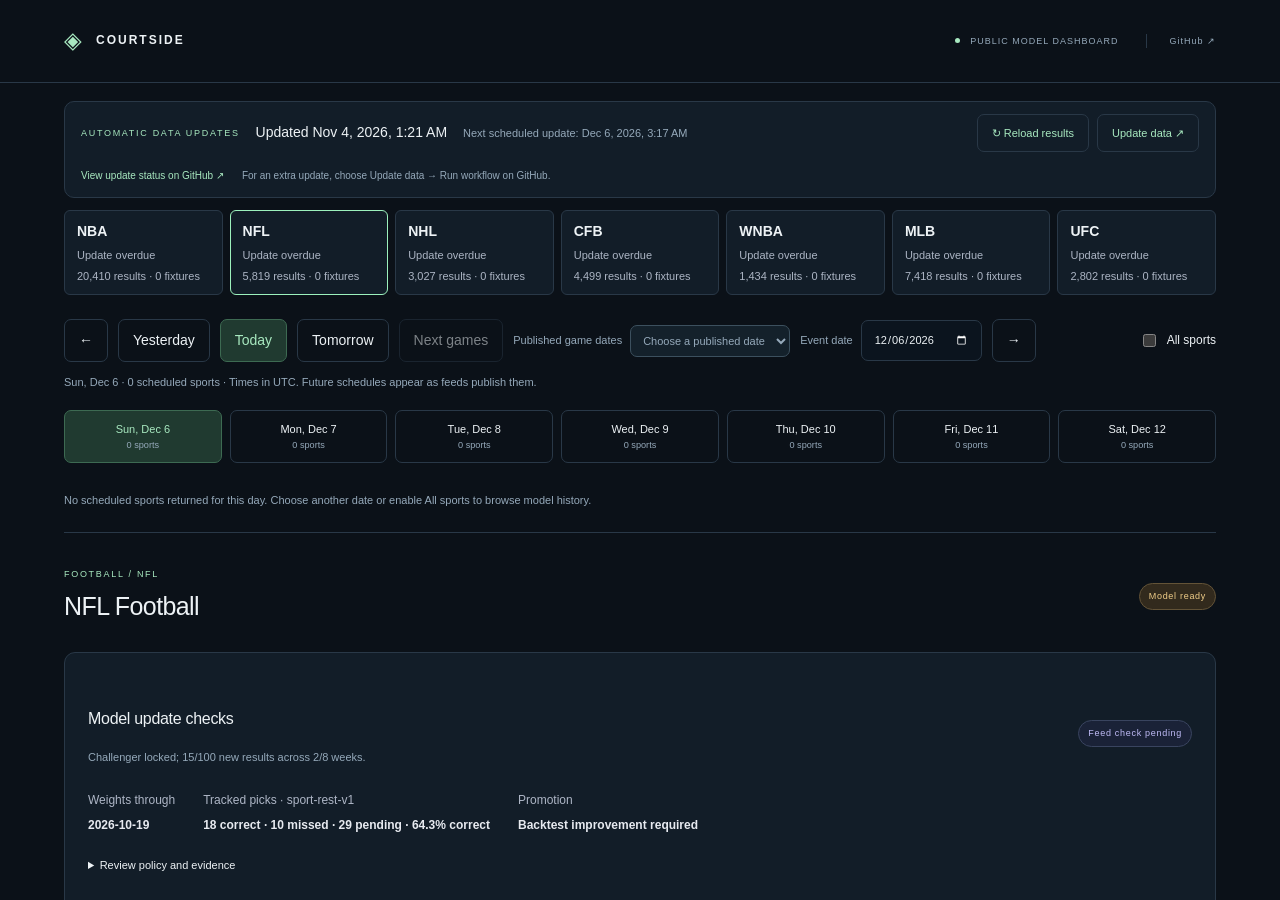
==== index.html @ f562b5ba "Rank daily player props across all games with configurable count" ====
<!doctype html>
<html lang="en"><head><meta charset="utf-8"><meta name="viewport" content="width=device-width,initial-scale=1"><meta name="description" content="Statistics-only sports forecasts, real historical data, model comparisons and transparent calibration."><meta http-equiv="Content-Security-Policy" content="default-src 'self'; script-src 'self'; style-src 'self'; connect-src 'self' https://api.github.com; img-src 'self' data:; object-src 'none'; base-uri 'self'"><link rel="icon" href="./web/icon.svg" type="image/svg+xml"><title>Courtside — Sports Prediction Lab</title><link rel="stylesheet" href="./web/style.css?v=daily-props-v2"><script defer src="./web/record.js?v=daily-props-v2"></script><script defer src="./web/prop-finder.js?v=daily-props-v2"></script><script defer src="./web/app.js?v=daily-props-v2"></script></head>
<body><header class="topbar"><a class="brand" href="./"><span class="brandmark">◈</span><strong>COURTSIDE</strong><span class="brand-sub">PREDICTION LAB</span></a><div class="top-right"><span class="live-dot"></span> PUBLIC MODEL DASHBOARD <a href="https://github.com/cbegalla111/sportsMLmodel" target="_blank" rel="noopener">GitHub ↗</a></div></header>
<main><section class="dashboard-header"><div class="update-card"><span class="small-caps">AUTOMATIC DATA UPDATES</span><strong id="updated">Loading…</strong><span id="refresh-detail">Checking schedule…</span><div class="refresh-actions"><button id="refresh" type="button" title="Reload the latest published results">↻ Reload results</button><a id="collect-data" class="action-link" href="https://github.com/cbegalla111/sportsMLmodel/actions/workflows/pages.yml" target="_blank" rel="noopener" title="Open GitHub and choose Run workflow">Update data ↗</a></div><div class="refresh-status"><a id="pipeline-status" href="https://github.com/cbegalla111/sportsMLmodel/actions/workflows/pages.yml" target="_blank" rel="noopener" aria-live="polite">Checking update status…</a><span>For an extra update, choose Update data → Run workflow on GitHub.</span></div></div></section>
<section id="feed-overview" class="feed-overview" aria-label="All sport feed status"></section>
<div id="error" class="alert" role="alert" hidden></div><div id="loading" class="loading">Loading real model outputs and historical validation…</div>
<div id="dashboard" hidden><section class="day-browser" aria-label="Choose event day"><div class="day-controls"><button id="previous-day" type="button" aria-label="Previous day">←</button><button id="yesterday" type="button">Yesterday</button><button id="today" type="button">Today</button><button id="tomorrow" type="button">Tomorrow</button><button id="next-game-day" type="button">Next games</button><label class="calendar-label">Published game dates<select id="future-dates"></select></label><label class="calendar-label">Event date<input id="date-filter" type="date"></label><button id="next-day" type="button" aria-label="Next day">→</button><label class="all-sports-label"><input id="all-sports" type="checkbox"> All sports</label></div><p id="day-summary" class="muted" aria-live="polite"></p><div id="day-options" class="day-options" aria-label="Next seven days"></div></section><nav id="sports" class="sports" aria-label="Choose sport"></nav>
<section class="league-heading"><div><p id="sport-kicker" class="eyebrow"></p><h2 id="sport-title"></h2><p id="sport-description" class="muted"></p></div><span id="readiness" class="tag"></span></section>
<div id="freshness-alert" hidden></div><section id="model-status" class="panel compact-panel"></section>
<section class="stats"><article><span class="small-caps">PUBLIC RESULTS</span><strong id="result-count">—</strong><small id="coverage">—</small></article><article><span class="small-caps">ACTIVE FORECASTS</span><strong id="forecast-count">—</strong><small>Selected day · pre-event only</small></article><article><span class="small-caps">BACKTEST ACCURACY</span><strong id="brier">—</strong><small id="test-sample">No evaluation available</small></article><article><span class="small-caps">LATEST RESULT</span><strong id="data-through">—</strong><small id="feed-note">No source connected</small></article></section>
<nav class="view-tabs" aria-label="Dashboard section"><div class="tab-group"><span class="tab-group-label">Games</span><div><button class="selected" data-view="forecasts" type="button">Forecasts</button><button data-view="history" type="button">Prediction record</button></div></div><div class="tab-group"><span class="tab-group-label">Players</span><div><button data-view="finder" type="button">Best props today</button><button data-view="perfect" type="button">100% hit rates</button><button data-view="props" type="button">Player game logs</button></div></div><div class="tab-group"><span class="tab-group-label">Research</span><div><button data-view="models" type="button">Models & accuracy</button><button data-view="data" type="button">Data & injuries</button></div></div></nav><div class="section-guide"><h3 id="view-title">Game forecasts</h3><p id="view-description" class="muted"></p></div>
<section id="view-forecasts" class="view"><div class="section-heading"><div><p class="eyebrow">MATCHUPS</p><h3 id="forecast-title">Predictions for selected day</h3><p class="muted">Search a team or fighter, then choose a matchup to see its probabilities and model inputs.</p></div><label class="date-filter">Team or fighter<input id="team-filter" type="search" placeholder="Search matchups"></label></div>
<section id="record-overview" class="panel compact-panel" aria-label="Recent prediction results"></section><section id="why-content" class="panel limits-panel" aria-label="Why this team is favored"></section><div class="forecast-grid"><div><div id="matchups" class="matchup-list"></div><details id="withheld-details"><summary id="withheld-summary"></summary><div id="withheld-list"></div></details></div><aside id="matchup-detail" class="panel matchup-detail"></aside></div>
<section id="day-history" class="panel limits-panel" hidden></section><section id="schedule-content" class="panel limits-panel"></section><details class="panel limits-panel"><summary>How to read these predictions</summary><p id="outcome-rules"></p><div class="missing-inputs"><span>Injuries <b>See matchup report</b></span><span>Starters / lineups <b>Unconfirmed</b></span><span>Market features <b>Excluded</b></span></div><p class="muted">These are limited result-history baselines. No props, parlays, guaranteed outcomes, or game-specific confidence intervals are fabricated.</p></details></section>
<section id="view-history" class="view" hidden><div id="history-content" class="panel"></div></section>
<section id="view-finder" class="view" hidden><div class="panel"><h3>Best props for the day · all games</h3><p class="muted">Choose how many props you want. We rank qualifying players across every upcoming game on the selected day; no team selection is needed.</p><div class="prop-controls"><label>Sport<select id="finder-sport"><option value="all">All sports</option><option>NBA</option><option>NFL</option><option>MLB</option><option>NHL</option><option>WNBA</option></select></label><label>Games on selected date<select id="finder-game"></select></label><label>Number of props<input id="finder-count" type="number" min="1" step="1" value="10"></label><button id="finder-all" type="button">Show all available</button><label>Minimum consistency estimate<select id="finder-min"><option value="0.6">60%</option><option value="0.65">65%</option><option value="0.7" selected>70%</option><option value="0.75">75%</option><option value="0.8">80%</option><option value="0.85">85%</option><option value="0.9">90%</option></select></label><label>Minimum observations<select id="finder-sample"><option value="5" selected>5 · limited evidence</option><option value="10">10</option><option value="15">15</option><option value="20">20</option></select></label><label>Side<select id="finder-side"><option value="over">Over</option><option value="under">Under</option><option value="both">Both</option></select></label><label>Statistic<select id="finder-market"><option value="all">All statistics</option></select></label><label class="all-sports-label"><input id="finder-perfect" type="checkbox"> Only 100% observed hit rates</label><button id="finder-run" type="button">Find best props</button></div><p id="finder-summary" aria-live="polite"></p><div id="finder-results"></div></div><details class="panel limits-panel"><summary>How these suggestions are ranked</summary><p>The consistency estimate is (hits + 2) / (observations + 4), using up to 20 collected appearances. This shrinks small samples toward 50%. The last five must also meet the selected minimum. Ranking uses the lower bound of a Wilson interval to favor stronger evidence. One threshold per player/statistic is shown, with the most demanding qualifying over or under line.</p><p>These are unvalidated historical consistency estimates, not calibrated next-game win probabilities. Suggested thresholds are a fixed research catalog, not verified bookmaker offers. Checking many players and lines creates selection bias. Reported absences and uncertain injury statuses are excluded when fresh reports are available. Opponent effects, minutes, starters and current rosters remain unconfirmed; the player's last observed team is used. Missing appearances can inflate hit rates. Recent logs must be within 30 days and precede the selected upcoming game. A streak is consecutive collected observations, not a certified streak across all appearances.</p><p>Confirm that the player is active and the exact line is offered. Same-player and same-game legs can be correlated; adding more suggestions does not make a parlay more likely to win. The finder will show fewer results when the evidence does not support your requested count.</p></details><section class="panel limits-panel"><h3>Your shortlist</h3><div id="finder-shortlist"></div></section></section>
<section id="view-perfect" class="view" hidden><div class="panel"><h3>100% observed prop hit rates · all teams</h3><p class="muted">Scan every collected player across teams. No team or matchup selection required; the event date above does not limit this historical scan. Each result hit in every one of the selected last 5, 10 or 20 collected appearances.</p><div class="prop-controls"><label>Sport<select id="perfect-sport"><option value="all">All sports</option><option>NBA</option><option>NFL</option><option>MLB</option><option>NHL</option><option>WNBA</option></select></label><label>Sample window<select id="perfect-sample"><option value="5">Last 5 · small sample</option><option value="10" selected>Last 10</option><option value="20">Last 20</option></select></label><label>Side<select id="perfect-side"><option value="both">Over and under</option><option value="over">Over</option><option value="under">Under</option></select></label><label>Statistic<select id="perfect-market"><option value="all">All statistics</option></select></label><label>Player search<input id="perfect-search" type="search" placeholder="Search player name"></label></div><p id="perfect-summary" aria-live="polite"></p><p class="muted">100% describes collected history, not a guaranteed future result. Missing appearances may affect rates. Lines are research thresholds, not verified sportsbook offers. Availability is shown separately and does not certify a player will participate.</p><div id="perfect-results"></div><button id="perfect-more" type="button" hidden>Show 50 more</button></div></section><section id="view-props" class="view" hidden><div class="panel"><h3>Player prop research</h3><p class="muted">Explore actual game logs at a line you enter. Hit rates describe the past; they are not a forecast or a live bookmaker quote.</p><div class="prop-controls"><label>Sport<select id="prop-sport"><option>NBA</option><option>MLB</option><option>NFL</option><option>NHL</option><option>WNBA</option></select></label><label>Player search<input id="prop-search" type="search" placeholder="Search player or team"></label><label>Player<select id="prop-player"></select></label><label>Statistic<select id="prop-market"></select></label><label>Line<input id="prop-line" type="number" min="0" step="0.5" placeholder="Enter offered line"></label><label>Side<select id="prop-side"><option value="over">Over</option><option value="under">Under</option></select></label><button id="prop-add" type="button">Save to shortlist</button></div><div id="prop-results" aria-live="polite"></div></div><section class="panel limits-panel"><h3>Parlay research shortlist</h3><p class="muted">Saved on this browser. Same-game and same-player legs can be correlated. Multiplying historical hit rates does not estimate a parlay’s chance of winning. Confirm the offered line, price, active roster and settlement rules.</p><div id="prop-shortlist"></div></section><section class="panel limits-panel"><h3>Research methods & sources</h3><p>Use rolling game logs, sample sizes, role and playing-time context, and chronological testing. Streaks alone do not demonstrate a betting edge. Missing appearances are excluded, not scored as losses or zeros. Integer-line ties are shown as pushes, although platform settlement rules vary.</p><p><a href="https://github.com/swar/nba_api" target="_blank" rel="noopener">nba_api: NBA statistics endpoints ↗</a> · <a href="https://the-odds-api.com/sports-odds-data/betting-markets.html" target="_blank" rel="noopener">The Odds API: player market definitions ↗</a> · <a href="https://www.statsmodels.org/stable/generated/statsmodels.stats.proportion.proportion_confint.html" target="_blank" rel="noopener">Binomial interval methods ↗</a></p></section></section>
<section id="view-models" class="view" hidden><div id="model-content"></div></section>
<section id="view-data" class="view" hidden><div id="data-content"></div></section>
<footer><div><span class="brandmark">◈</span> COURTSIDE <span>Evidence over certainty.</span></div><p>Public, read-only model outputs. Private uploads and personal prediction history are never exported.</p><a href="https://github.com/cbegalla111/sportsMLmodel/blob/main/docs/PAGES.md" target="_blank" rel="noopener">Methods & hourly updates ↗</a></footer></div></main></body></html>
---- web/style.css ----
:root{color-scheme:dark;--bg:#0b1118;--panel:#121d28;--line:#293847;--text:#edf2f5;--muted:#95a9ba;--green:#a8e9c0;--lavender:#c0bcf7;--amber:#f1ce89}*{box-sizing:border-box}body{margin:0;background:var(--bg);color:var(--text);font:14px/1.65 -apple-system,BlinkMacSystemFont,"Segoe UI",sans-serif}a{color:inherit;text-decoration:none}a:hover{color:var(--green)}button,input,select{font:inherit}button{cursor:pointer;border:1px solid var(--line);background:transparent;color:var(--text);border-radius:7px;padding:9px 14px}button:hover{border-color:var(--green)}button:disabled{cursor:wait;opacity:.5}input,select{background:#0b141e;color:var(--text);border:1px solid var(--line);padding:9px 12px;border-radius:7px;max-width:100%}button:focus-visible,a:focus-visible,input:focus-visible,summary:focus-visible{outline:2px solid var(--green);outline-offset:4px}.topbar{display:flex;align-items:center;justify-content:space-between;gap:20px;border-bottom:1px solid var(--line);padding:22px 5%}.brand{display:flex;align-items:center;gap:12px;letter-spacing:2px;font-size:12px}.brandmark{color:var(--green);font-size:23px}.brand-sub{font-size:9px;color:var(--muted);letter-spacing:1px}.top-right{display:flex;align-items:center;gap:10px;color:var(--muted);font-size:9px;letter-spacing:1px}.top-right a{margin-left:18px;border-left:1px solid var(--line);padding-left:22px}.live-dot{display:inline-block;width:5px;height:5px;background:var(--green);border-radius:50%}main{max-width:1440px;padding:0 5%;margin:auto}.hero{padding:50px 0 42px;display:flex;justify-content:space-between;align-items:center;gap:25px}.eyebrow,.small-caps{font-size:9px;letter-spacing:1.7px;color:var(--green);text-transform:uppercase}h1{font-size:clamp(34px,4.6vw,59px);line-height:1.12;font-weight:500;letter-spacing:-2.3px;margin:20px 0}h1 span{color:var(--muted)}.intro{color:var(--muted);font-size:13px;line-height:1.9}.update-card{border:1px solid var(--line);padding:22px 24px;border-radius:10px;display:flex;flex-direction:column;align-items:flex-start;gap:7px;min-width:260px;background:linear-gradient(135deg,#15232c,#111a24)}.update-card strong{font-size:14px;font-weight:500}.update-card>span:not(.small-caps){font-size:11px;color:var(--muted)}.update-card button{font-size:11px;margin-top:9px;color:var(--green)}.sports{display:flex;gap:8px;flex-wrap:wrap;border-bottom:1px solid var(--line);padding-bottom:22px}.sports button{min-width:78px;color:var(--muted);display:flex;align-items:center;justify-content:center;gap:8px;font-size:12px;padding:10px 15px}.sports button.selected{background:#203a30;color:var(--green);border-color:#3d6a52}.sport-dot{height:4px;width:4px;border-radius:50%;background:#586977}.sport-dot.ready{background:var(--green)}.league-heading{display:flex;align-items:center;justify-content:space-between;gap:20px;margin:29px 0 20px}.league-heading h2{font-weight:500;font-size:25px;letter-spacing:-.6px;margin:4px 0}.league-heading p{margin:5px 0}.tag{font-size:9px;letter-spacing:.7px;display:inline-block;border:1px solid #3e6152;background:#192e26;color:var(--green);padding:5px 9px;border-radius:20px;white-space:nowrap}.tag.subdued{background:#1a2237;border-color:#39445f;color:var(--lavender)}.tag.warn{background:#322a1d;color:var(--amber);border-color:#635337}.status-banner{padding:11px 15px;border:1px solid #3c4555;border-left:2px solid var(--lavender);border-radius:5px;font-size:11px;color:#b9c7d4;background:#111b25}.status-banner.warn{border-left-color:var(--amber);color:var(--amber)}.stats{display:grid;grid-template-columns:repeat(4,1fr);gap:14px;margin:21px 0 30px}.stats article{border:1px solid var(--line);border-radius:9px;padding:19px 20px;background:var(--panel);min-width:0}.stats .small-caps{color:var(--muted);font-size:8px}.stats strong{display:block;font-size:29px;letter-spacing:-.7px;font-weight:500;margin:8px 0}.stats small{font-size:10px;color:var(--muted);display:block}.view-tabs{display:flex;gap:25px;border-bottom:1px solid var(--line);margin:0 0 28px}.view-tabs button{border:0;border-bottom:2px solid transparent;border-radius:0;padding:12px 0 15px;font-size:10px;color:var(--muted)}.view-tabs button span{margin-left:9px;font-size:12px}.view-tabs button.selected{color:var(--green);border-bottom-color:var(--green)}.section-heading{display:flex;justify-content:space-between;align-items:center;gap:25px;margin:20px 0}.section-heading h3{font-size:21px;font-weight:500;letter-spacing:-.4px;margin:7px 0}.section-heading p{margin:5px 0}.muted{color:var(--muted);font-size:11px}.date-filter{font-size:10px;color:var(--muted);min-width:172px}.date-filter input{display:block;font-size:11px;margin-top:5px;width:100%}.text-button{font-size:10px;color:var(--green);border:0;padding:5px 0}.forecast-grid{display:grid;grid-template-columns:minmax(0,1.12fr) minmax(0,1fr);gap:20px;align-items:start}.matchup-list{display:grid;gap:10px}.matchup-card{display:block;text-align:left;border:1px solid var(--line);padding:17px 18px;border-radius:10px;background:var(--panel);width:100%}.matchup-card.selected{border-color:#659174;background:#162820}.matchup-meta{display:flex;justify-content:space-between;color:var(--muted);font-size:9px;letter-spacing:.5px;margin-bottom:12px}.matchup-teams{display:flex;justify-content:space-between;gap:15px;align-items:center}.team-name{font-size:13px;font-weight:500}.team-name small{display:block;font-size:9px;color:var(--muted);font-weight:400;margin-top:2px}.matchup-prob{font-size:24px;letter-spacing:-.8px;color:var(--green);font-weight:500}.runner-up{display:flex;justify-content:space-between;color:var(--muted);font-size:11px;margin-top:5px}.prob-track{height:4px;border-radius:2px;background:var(--lavender);margin:13px 0 10px;overflow:hidden}.prob-track span{height:100%;display:block;background:var(--green)}.card-foot{font-size:9px;color:var(--muted);display:flex;justify-content:space-between}.panel{background:var(--panel);border:1px solid var(--line);padding:23px;border-radius:11px;min-width:0}.panel h3{font-size:19px;font-weight:500;margin:10px 0 16px;letter-spacing:-.3px}.panel h4{font-size:13px;font-weight:500;margin:24px 0 12px}.matchup-detail{position:sticky;top:20px}.detail-title{display:flex;justify-content:space-between;gap:15px;margin:15px 0;font-size:15px}.detail-probs{display:flex;justify-content:space-between;gap:12px}.detail-probs strong{font-size:34px;font-weight:500;letter-spacing:-1px;color:var(--green)}.detail-probs>div:last-child strong{color:var(--lavender)}.detail-probs span{display:block;color:var(--muted);font-size:10px}.factor{margin:13px 0}.factor-line{display:flex;justify-content:space-between;font-size:10px;color:var(--muted);gap:15px}.factor-line b{color:var(--text);font-weight:400}.factor-track{height:4px;background:#24323f;margin-top:6px;border-radius:3px;overflow:hidden}.factor-track span{display:block;height:100%;background:var(--green);max-width:100%}.factor-track.negative span{background:var(--lavender)}.metric-grid{display:grid;grid-template-columns:repeat(3,1fr);gap:11px;margin:20px 0}.metric{border:1px solid var(--line);border-radius:7px;padding:14px}.metric span{font-size:9px;color:var(--muted);display:block}.metric strong{display:block;font-size:21px;font-weight:500;margin-top:5px}.two-cols{display:grid;grid-template-columns:1fr 1fr;gap:20px;margin-bottom:20px}.limits-panel{margin:24px 0}.limits-panel>p{font-size:11px;color:var(--muted)}.missing-inputs{display:flex;flex-wrap:wrap;gap:30px;font-size:10px;color:var(--muted);margin:20px 0}.missing-inputs b{display:block;font-size:10px;font-weight:400;color:var(--amber);margin-top:3px}.missing-inputs>span:last-child b{color:var(--green)}details{margin:20px 0;color:var(--muted);font-size:11px}summary{cursor:pointer;color:var(--text);font-size:11px}table{width:100%;border-collapse:collapse;font-size:10px}th,td{text-align:left;padding:12px 11px;border-bottom:1px solid var(--line);vertical-align:top}th{font-size:9px;font-weight:400;color:var(--muted);white-space:nowrap}td{overflow-wrap:anywhere}.table-scroll{overflow-x:auto;max-width:100%}.table-scroll table{min-width:400px}.value-good{color:var(--green)}.empty{border:1px dashed #3e4d5b;border-radius:10px;padding:30px;color:var(--muted);font-size:12px;text-align:center}.empty strong{font-size:18px;color:var(--text);display:block;font-weight:500;margin-bottom:10px}.empty p{max-width:500px;margin:10px auto}.empty .tag{margin-bottom:15px}.empty a{color:var(--green)}.calibration svg{width:100%;height:auto;max-height:280px}.calibration text{fill:var(--muted);font:10px system-ui}.calibration .axis,.calibration .grid{stroke:var(--line);stroke-width:1}.calibration .reference{stroke:#6d7d8c;stroke-dasharray:4 4}.calibration circle{fill:var(--green)}.calibration polyline{stroke:var(--green);stroke-width:2;fill:none}.feature-chips{display:flex;flex-wrap:wrap;gap:7px;margin:15px 0}.feature-chips span{font-size:10px;background:#1d2a36;border:1px solid var(--line);padding:5px 9px;border-radius:5px;color:#c6d3de}.source-list{padding:0;list-style:none;font-size:11px;color:var(--muted)}.source-list li{padding:10px 0;border-bottom:1px solid var(--line)}.source-list a{color:var(--green);overflow-wrap:anywhere}.audit-line{margin:12px 0;font-size:10px;color:var(--muted);overflow-wrap:anywhere}.audit-line strong{font-weight:400;color:var(--text);display:block}footer{display:flex;align-items:center;justify-content:space-between;gap:20px;border-top:1px solid var(--line);margin:40px 0 0;padding:22px 0 30px;color:var(--muted);font-size:9px}footer>div{color:var(--text);font-size:10px;letter-spacing:1px}footer>div span:last-child{display:block;font-size:9px;color:var(--muted);letter-spacing:0}footer p{max-width:350px}footer a{white-space:nowrap}.alert{padding:20px;border:1px solid #8f5860;color:#f9c2c6;border-radius:9px;margin:20px 0;background:#301c23}.loading{padding:35px 0;color:var(--muted)}[hidden]{display:none!important}.two-cols>*,.forecast-grid>*,.view,.hero>*{min-width:0}p,.audit-line{overflow-wrap:anywhere}@media(min-width:1600px){.hero{padding-top:65px}}@media(max-width:900px){.stats{grid-template-columns:repeat(2,1fr)}.forecast-grid{grid-template-columns:1fr}.matchup-detail{position:static}.two-cols{grid-template-columns:1fr}.brand-sub{display:none}.hero{align-items:flex-start}.update-card{min-width:220px;padding:18px}.top-right{font-size:8px}.top-right a{margin-left:7px;padding-left:10px}.metric-grid{grid-template-columns:repeat(3,1fr)}footer{flex-wrap:wrap}}@media(max-width:600px){main{padding:0 5%}.topbar{padding:15px 5%;gap:12px}.top-right{letter-spacing:0;gap:6px}.top-right a{display:none}.brand{font-size:10px;gap:8px}.hero{display:block;padding:30px 0}.hero h1{font-size:39px}.update-card{margin-top:24px;width:100%;gap:5px}.update-card button{align-self:flex-end;margin-top:-34px}.update-card strong{max-width:66%;font-size:12px}.update-card>span:not(.small-caps){font-size:9px}.sports{gap:6px}.sports button{min-width:64px;flex:1;padding:8px 9px;font-size:11px}.league-heading{display:block}.league-heading>.tag{margin-top:12px}.stats{gap:9px;margin-bottom:20px}.stats article{padding:14px}.stats strong{font-size:24px}.stats .small-caps{font-size:7px;letter-spacing:1px}.stats small{font-size:9px}.view-tabs{gap:23px}.view-tabs button span{font-size:11px;margin-left:4px}.section-heading{display:block}.date-filter{display:block;margin-top:20px;width:100%;max-width:230px}.section-heading h3{font-size:20px}.panel{padding:18px}.metric-grid{grid-template-columns:repeat(2,1fr)}.detail-probs strong{font-size:30px}footer p{margin:0}.missing-inputs{gap:18px}}
.matchup-list{max-height:800px;overflow-y:auto;padding-right:5px;scrollbar-width:thin;scrollbar-color:#3b5c4b transparent}@media(max-width:600px){.matchup-list{max-height:650px}}

.dashboard-header{display:flex;align-items:center;justify-content:space-between;gap:24px;padding:28px 0}.dashboard-header h1{font-size:26px;line-height:1.2;margin:0 0 8px}.dashboard-header p{margin:0}.dashboard-header .update-card{padding:16px;min-width:270px}.dashboard-header .update-card strong{font-size:14px}.feed-overview{display:grid;grid-template-columns:repeat(7,minmax(0,1fr));gap:8px;margin:0 0 16px}.feed-tile{display:flex;flex-direction:column;gap:8px;text-align:left;padding:12px;border:1px solid var(--line,#303541);border-radius:10px;background:var(--panel,#141923);color:inherit;cursor:pointer}.feed-tile.selected{border-color:#9cf1bd}.feed-tile small,.feed-state{font-size:11px;color:#acb5c4}.feed-state.ready{color:#9cf1bd}.compact-panel{margin-bottom:20px}.compact-panel h3{font-size:16px}.lifecycle-stats{display:flex;flex-wrap:wrap;gap:12px 28px;margin:12px 0}.lifecycle-stats span{font-size:12px;color:#aeb6c6}.lifecycle-stats b{display:block;color:#e7eaf0;margin-top:5px}.date-filter input[type=search]{min-width:170px}.league-heading h2{font-size:25px}.league-heading .muted{display:none}.empty{padding:24px}.empty strong{font-size:17px}.brand-sub{display:none}@media(max-width:700px){.dashboard-header{align-items:stretch;flex-direction:column;gap:16px}.dashboard-header .update-card{min-width:0}.feed-overview{grid-template-columns:repeat(2,minmax(0,1fr))}.feed-tile:last-child{grid-column:span 2}.section-heading{flex-wrap:wrap}.date-filter{width:100%}}

.dashboard-header{justify-content:flex-end}

.day-browser{margin:0 0 20px}.day-controls{display:flex;align-items:center;gap:10px;flex-wrap:wrap}.calendar-label{display:flex;align-items:center;gap:8px;font-size:11px;color:var(--muted)}.all-sports-label{display:flex;align-items:center;gap:8px;font-size:12px;margin-left:auto}.day-options{display:flex;gap:8px;overflow-x:auto;padding:8px 0}.day-options button{flex:1;min-width:105px;font-size:11px}.day-options small{display:block;color:var(--muted)}.day-browser button.selected{background:#203a30;color:var(--green);border-color:#3d6a52}.sports small{font-size:9px}.sports p{margin:0}@media(max-width:600px){.day-controls{gap:7px}.day-controls button{padding:8px 10px}.calendar-label{order:2;width:100%}.calendar-label input{flex:1;min-width:0}.all-sports-label{font-size:11px}.day-options button{flex:none}.sports button{flex:none}}

.dashboard-header{padding:18px 0 12px}.dashboard-header .update-card{width:100%;min-width:0;display:flex;flex-direction:row;align-items:center;gap:16px;flex-wrap:wrap;padding:12px 16px;background:var(--panel)}.dashboard-header .update-card button{margin:0 0 0 auto;align-self:auto}.dashboard-header .update-card strong{max-width:none}.feed-overview{display:flex;overflow-x:auto;gap:7px;padding-bottom:8px}.feed-tile{flex:1;min-width:132px;padding:9px 12px;gap:3px;border-radius:6px}.view-tabs{overflow-x:auto;gap:20px}.view-tabs button{flex-shrink:0}@media(max-width:600px){.dashboard-header .update-card{gap:8px 12px}.dashboard-header .update-card .small-caps{width:100%}.dashboard-header .update-card button{font-size:10px}.feed-tile{min-width:125px}.feed-tile:last-child{grid-column:auto}.view-tabs{gap:16px}}

.refresh-actions{display:flex;gap:8px;margin-left:auto}.dashboard-header .update-card .refresh-actions button{margin:0}.action-link{display:inline-flex;align-items:center;justify-content:center;border:1px solid var(--line);border-radius:7px;padding:9px 14px;font-size:11px;color:var(--green);white-space:nowrap}.action-link:hover{border-color:var(--green)}.refresh-status{display:flex;align-items:center;flex-wrap:wrap;gap:6px 18px;width:100%;font-size:10px;color:var(--muted)}.refresh-status a{color:var(--green)}@media(max-width:600px){.refresh-actions{width:100%;margin-left:0}.refresh-actions>*{flex:1;text-align:center}.dashboard-header .update-card .refresh-actions button{font-size:11px}.refresh-status{font-size:10px}}

.prop-controls{display:flex;flex-wrap:wrap;gap:14px;align-items:end;margin:20px 0}.prop-controls label{display:flex;flex-direction:column;gap:6px;min-width:120px;max-width:100%}.prop-controls input,.prop-controls select{background:var(--panel,#121e28);color:inherit;border:1px solid #3c505e;border-radius:7px;padding:10px;max-width:100%;font:inherit}.prop-controls select{max-width:320px}.prop-saved{display:flex;justify-content:space-between;align-items:center;gap:12px;padding:12px 0;border-bottom:1px solid #30414c}.prop-saved small{display:block;color:#9bb1c2;margin-top:5px}@media(max-width:600px){.prop-controls label{width:100%}.prop-controls select{width:100%;max-width:100%}.prop-saved{align-items:start}}
.finder-cards{display:grid;grid-template-columns:repeat(auto-fit,minmax(min(100%,330px),1fr));gap:16px}.finder-card{min-width:0}.finder-card h4{font-size:1.15rem;margin:15px 0 8px}.finder-pick{font-size:1.15rem;font-weight:650;color:#a5e8c5}.finder-card details{margin-top:16px}.finder-card .card-foot{flex-wrap:wrap;gap:8px}#finder-game{max-width:480px}
.record-heading{display:flex;justify-content:space-between;align-items:center;gap:16px;flex-wrap:wrap}.record-heading h3{margin-top:0}.record-metrics{display:flex;flex-wrap:wrap;gap:28px;margin:18px 0}.record-metrics span{display:flex;flex-direction:column;gap:5px;color:#a9bac6}.record-metrics strong{font-size:1.6rem;color:#b6efd0}.injury-context{margin-top:20px;padding-top:12px;border-top:1px solid #30414c}
#future-dates{background:#14212b;color:inherit;border:1px solid #3c505e;border-radius:7px;padding:8px;max-width:100%;font:inherit}.calendar-label{min-width:0}

.view-tabs{display:grid;grid-template-columns:repeat(3,minmax(0,1fr));gap:12px;padding:16px 0;align-items:stretch}.tab-group{min-width:0;padding:12px;border:1px solid var(--line);border-radius:10px}.tab-group-label{display:block;font-size:11px;color:var(--muted);margin-bottom:8px}.tab-group>div{display:flex;gap:6px;flex-wrap:wrap}.view-tabs button{padding:10px 12px;border-radius:7px;white-space:normal;text-align:left}.view-tabs button.selected{background:#20392e;color:#b6efd0}.section-guide{margin:16px 0 24px}.section-guide h3{margin-bottom:6px}.section-guide p{margin-top:0}.research-section>summary{font-weight:600;padding:8px;cursor:pointer}.research-section[open]>summary{margin-bottom:20px}@media(max-width:650px){.view-tabs{grid-template-columns:1fr;gap:8px}.tab-group{display:flex;gap:12px;align-items:center}.tab-group-label{width:64px;flex-shrink:0;margin:0}.tab-group>div{flex:1}.view-tabs button{font-size:12px;padding:10px}}
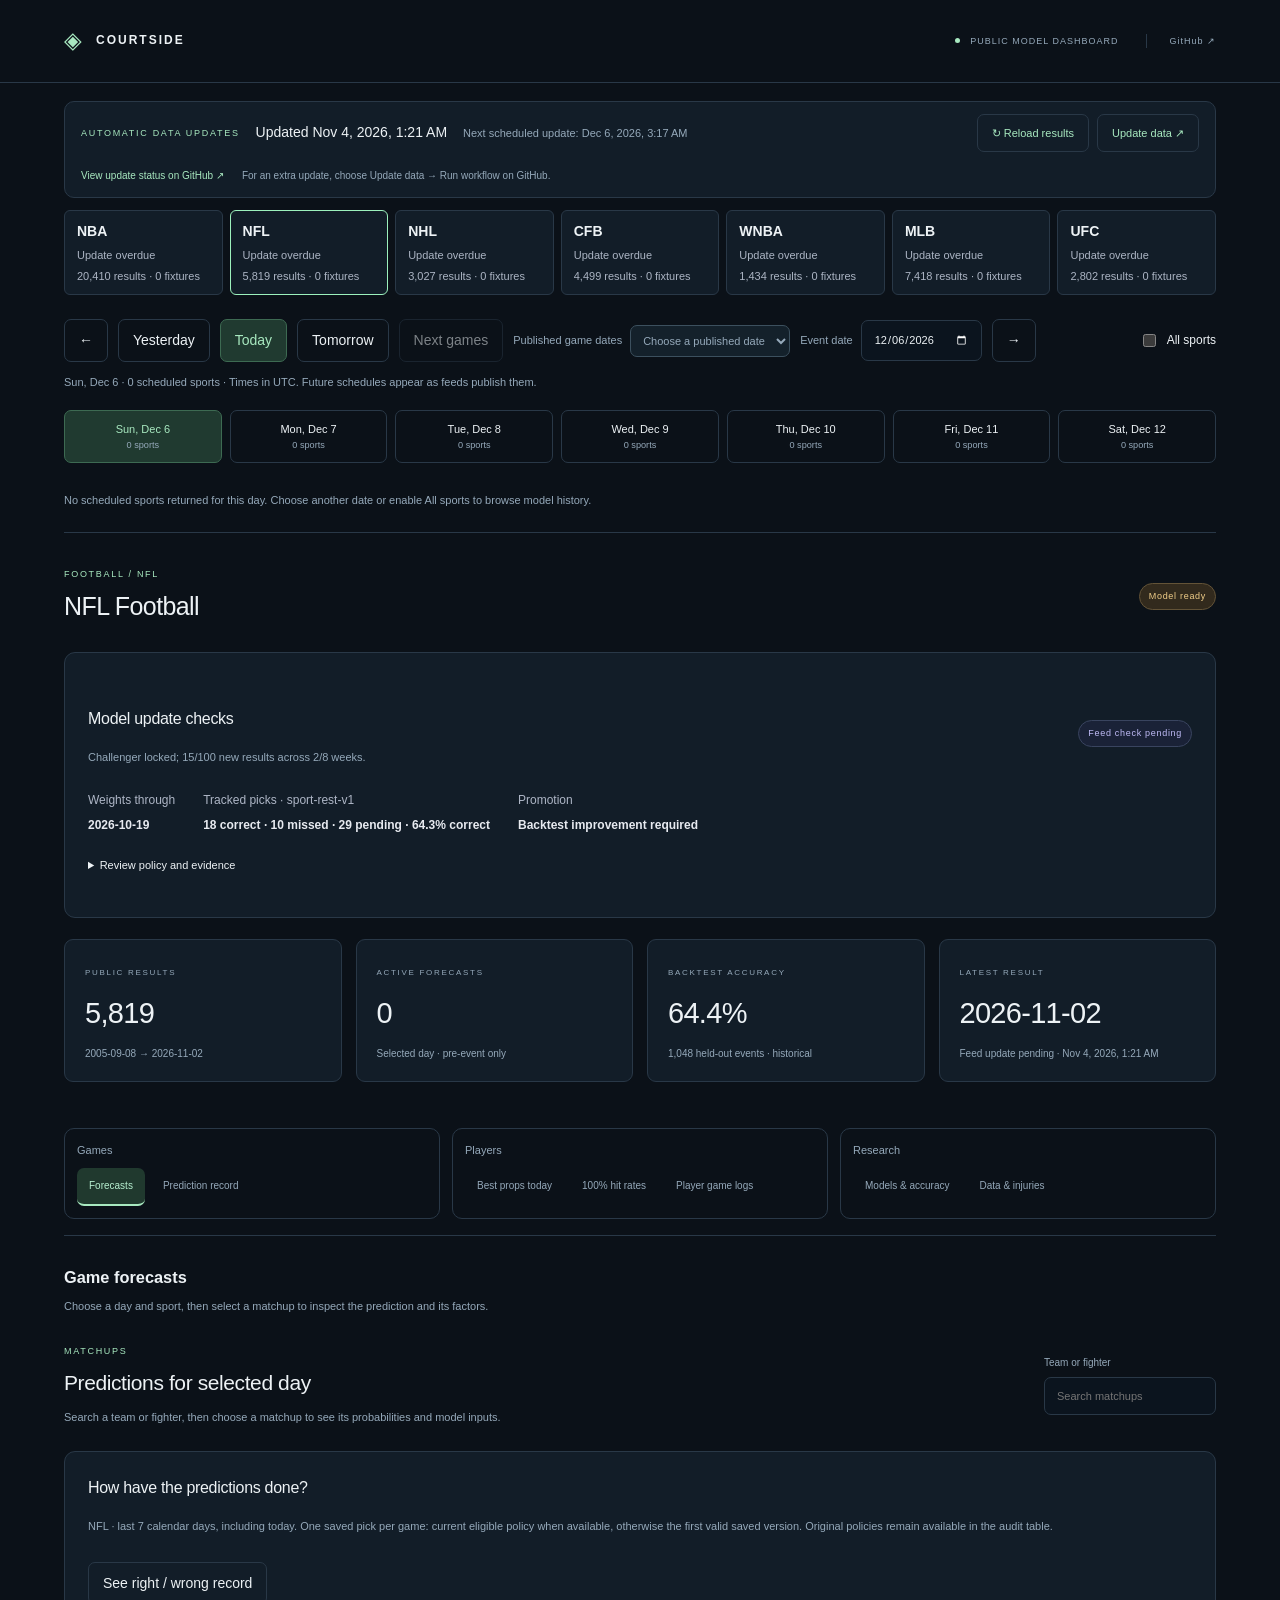
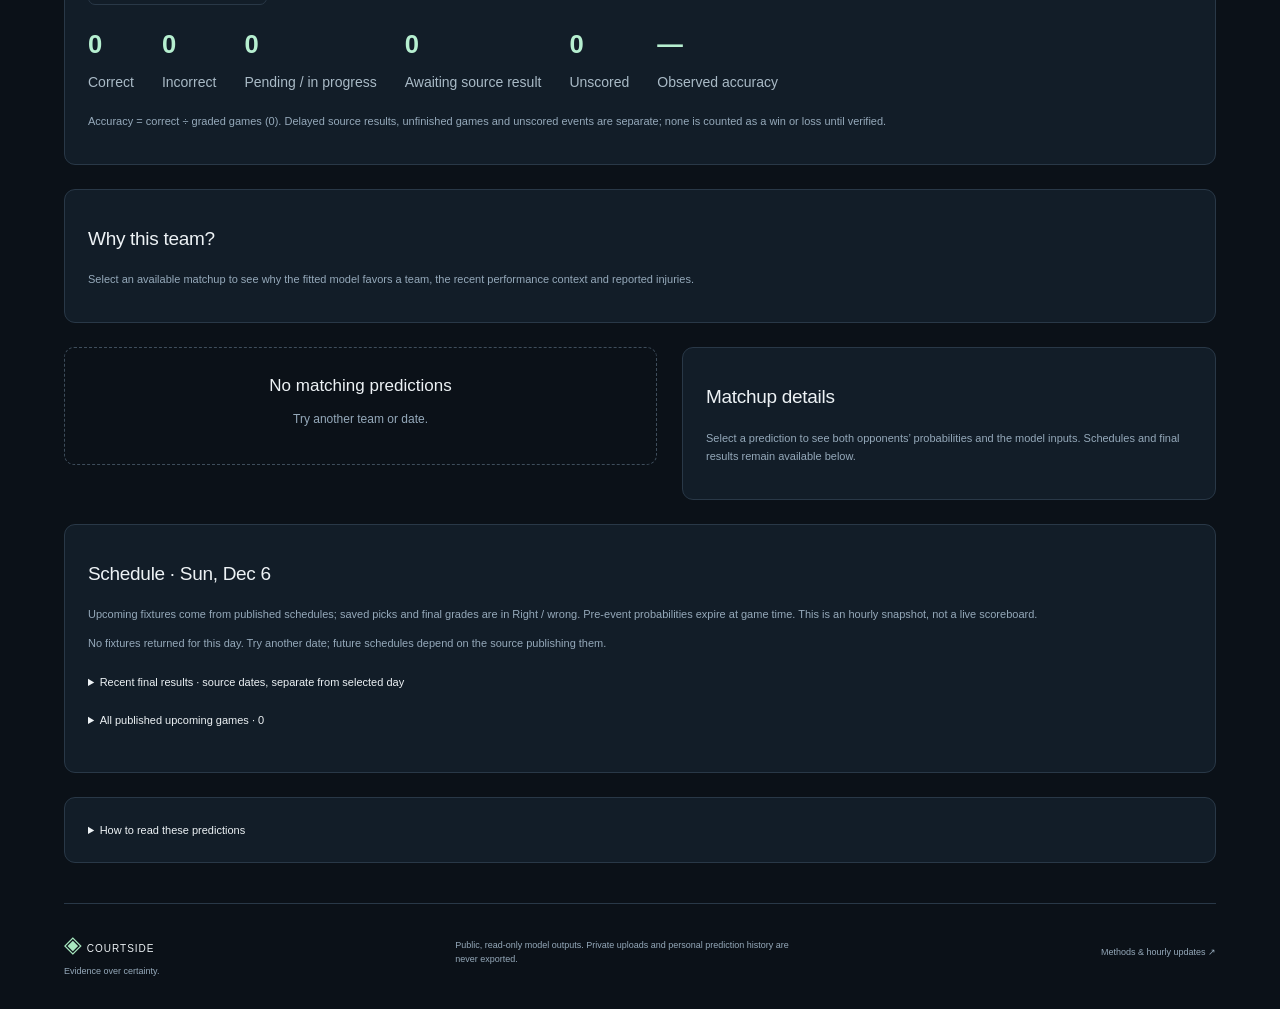
==== commit 4e2f90ff: "Derive player stat targets from selected historical hit rates" ====
--- a/index.html
+++ b/index.html
@@ -1,5 +1,5 @@
 <!doctype html>
-<html lang="en"><head><meta charset="utf-8"><meta name="viewport" content="width=device-width,initial-scale=1"><meta name="description" content="Statistics-only sports forecasts, real historical data, model comparisons and transparent calibration."><meta http-equiv="Content-Security-Policy" content="default-src 'self'; script-src 'self'; style-src 'self'; connect-src 'self' https://api.github.com; img-src 'self' data:; object-src 'none'; base-uri 'self'"><link rel="icon" href="./web/icon.svg" type="image/svg+xml"><title>Courtside — Sports Prediction Lab</title><link rel="stylesheet" href="./web/style.css?v=daily-props-v2"><script defer src="./web/record.js?v=daily-props-v2"></script><script defer src="./web/prop-finder.js?v=daily-props-v2"></script><script defer src="./web/app.js?v=daily-props-v2"></script></head>
+<html lang="en"><head><meta charset="utf-8"><meta name="viewport" content="width=device-width,initial-scale=1"><meta name="description" content="Statistics-only sports forecasts, real historical data, model comparisons and transparent calibration."><meta http-equiv="Content-Security-Policy" content="default-src 'self'; script-src 'self'; style-src 'self'; connect-src 'self' https://api.github.com; img-src 'self' data:; object-src 'none'; base-uri 'self'"><link rel="icon" href="./web/icon.svg" type="image/svg+xml"><title>Courtside — Sports Prediction Lab</title><link rel="stylesheet" href="./web/style.css?v=stat-targets-v3"><script defer src="./web/record.js?v=stat-targets-v3"></script><script defer src="./web/prop-finder.js?v=stat-targets-v3"></script><script defer src="./web/app.js?v=stat-targets-v3"></script></head>
 <body><header class="topbar"><a class="brand" href="./"><span class="brandmark">◈</span><strong>COURTSIDE</strong><span class="brand-sub">PREDICTION LAB</span></a><div class="top-right"><span class="live-dot"></span> PUBLIC MODEL DASHBOARD <a href="https://github.com/cbegalla111/sportsMLmodel" target="_blank" rel="noopener">GitHub ↗</a></div></header>
 <main><section class="dashboard-header"><div class="update-card"><span class="small-caps">AUTOMATIC DATA UPDATES</span><strong id="updated">Loading…</strong><span id="refresh-detail">Checking schedule…</span><div class="refresh-actions"><button id="refresh" type="button" title="Reload the latest published results">↻ Reload results</button><a id="collect-data" class="action-link" href="https://github.com/cbegalla111/sportsMLmodel/actions/workflows/pages.yml" target="_blank" rel="noopener" title="Open GitHub and choose Run workflow">Update data ↗</a></div><div class="refresh-status"><a id="pipeline-status" href="https://github.com/cbegalla111/sportsMLmodel/actions/workflows/pages.yml" target="_blank" rel="noopener" aria-live="polite">Checking update status…</a><span>For an extra update, choose Update data → Run workflow on GitHub.</span></div></div></section>
 <section id="feed-overview" class="feed-overview" aria-label="All sport feed status"></section>
@@ -13,7 +13,7 @@
 <section id="record-overview" class="panel compact-panel" aria-label="Recent prediction results"></section><section id="why-content" class="panel limits-panel" aria-label="Why this team is favored"></section><div class="forecast-grid"><div><div id="matchups" class="matchup-list"></div><details id="withheld-details"><summary id="withheld-summary"></summary><div id="withheld-list"></div></details></div><aside id="matchup-detail" class="panel matchup-detail"></aside></div>
 <section id="day-history" class="panel limits-panel" hidden></section><section id="schedule-content" class="panel limits-panel"></section><details class="panel limits-panel"><summary>How to read these predictions</summary><p id="outcome-rules"></p><div class="missing-inputs"><span>Injuries <b>See matchup report</b></span><span>Starters / lineups <b>Unconfirmed</b></span><span>Market features <b>Excluded</b></span></div><p class="muted">These are limited result-history baselines. No props, parlays, guaranteed outcomes, or game-specific confidence intervals are fabricated.</p></details></section>
 <section id="view-history" class="view" hidden><div id="history-content" class="panel"></div></section>
-<section id="view-finder" class="view" hidden><div class="panel"><h3>Best props for the day · all games</h3><p class="muted">Choose how many props you want. We rank qualifying players across every upcoming game on the selected day; no team selection is needed.</p><div class="prop-controls"><label>Sport<select id="finder-sport"><option value="all">All sports</option><option>NBA</option><option>NFL</option><option>MLB</option><option>NHL</option><option>WNBA</option></select></label><label>Games on selected date<select id="finder-game"></select></label><label>Number of props<input id="finder-count" type="number" min="1" step="1" value="10"></label><button id="finder-all" type="button">Show all available</button><label>Minimum consistency estimate<select id="finder-min"><option value="0.6">60%</option><option value="0.65">65%</option><option value="0.7" selected>70%</option><option value="0.75">75%</option><option value="0.8">80%</option><option value="0.85">85%</option><option value="0.9">90%</option></select></label><label>Minimum observations<select id="finder-sample"><option value="5" selected>5 · limited evidence</option><option value="10">10</option><option value="15">15</option><option value="20">20</option></select></label><label>Side<select id="finder-side"><option value="over">Over</option><option value="under">Under</option><option value="both">Both</option></select></label><label>Statistic<select id="finder-market"><option value="all">All statistics</option></select></label><label class="all-sports-label"><input id="finder-perfect" type="checkbox"> Only 100% observed hit rates</label><button id="finder-run" type="button">Find best props</button></div><p id="finder-summary" aria-live="polite"></p><div id="finder-results"></div></div><details class="panel limits-panel"><summary>How these suggestions are ranked</summary><p>The consistency estimate is (hits + 2) / (observations + 4), using up to 20 collected appearances. This shrinks small samples toward 50%. The last five must also meet the selected minimum. Ranking uses the lower bound of a Wilson interval to favor stronger evidence. One threshold per player/statistic is shown, with the most demanding qualifying over or under line.</p><p>These are unvalidated historical consistency estimates, not calibrated next-game win probabilities. Suggested thresholds are a fixed research catalog, not verified bookmaker offers. Checking many players and lines creates selection bias. Reported absences and uncertain injury statuses are excluded when fresh reports are available. Opponent effects, minutes, starters and current rosters remain unconfirmed; the player's last observed team is used. Missing appearances can inflate hit rates. Recent logs must be within 30 days and precede the selected upcoming game. A streak is consecutive collected observations, not a certified streak across all appearances.</p><p>Confirm that the player is active and the exact line is offered. Same-player and same-game legs can be correlated; adding more suggestions does not make a parlay more likely to win. The finder will show fewer results when the evidence does not support your requested count.</p></details><section class="panel limits-panel"><h3>Your shortlist</h3><div id="finder-shortlist"></div></section></section>
+<section id="view-finder" class="view" hidden><div class="panel"><h3>Best props for the day · all games</h3><p class="muted">Choose how many props you want. We find the highest stat total each player reached at your chosen historical hit rate, across all upcoming games on the selected day.</p><div class="prop-controls"><label>Sport<select id="finder-sport"><option value="all">All sports</option><option>NBA</option><option>NFL</option><option>MLB</option><option>NHL</option><option>WNBA</option></select></label><label>Games on selected date<select id="finder-game"></select></label><label>Number of props<input id="finder-count" type="number" min="1" step="1" value="10"></label><button id="finder-all" type="button">Show all available</button><label>Target historical hit rate<select id="finder-min"><option value="0.6">60%</option><option value="0.65">65%</option><option value="0.7">70%</option><option value="0.75">75%</option><option value="0.8">80%</option><option value="0.85">85%</option><option value="0.9" selected>90%</option><option value="0.95">95%</option><option value="1">100%</option></select></label><label>History window<select id="finder-sample"><option value="5">Last 5 · limited evidence</option><option value="10" selected>Last 10</option><option value="20">Last 20</option></select></label><label>Player search<input id="finder-player-search" type="search" placeholder="Any player (optional)"></label><label>Statistic<select id="finder-market"><option value="all">All statistics</option></select></label><label class="all-sports-label"><input id="finder-perfect" type="checkbox"> Only 100% observed hit rates</label><button id="finder-run" type="button">Find best props</button></div><p id="finder-summary" aria-live="polite"></p><div id="finder-results"></div></div><details class="panel limits-panel"><summary>How stat targets are calculated</summary><p>For each player and statistic, sort the selected last 5, 10 or 20 collected values from highest to lowest. Require at least ceil(hit rate × sample size) appearances at or above a target, then select the highest value that meets that requirement. Equality counts as a hit. For example, at 90% across 10 games, the ninth-highest value is the target; ties can raise its observed hit rate above 90%.</p><p>Targets come directly from observed values, rather than a sportsbook line catalog. The full history window is required. Missing statistics and future observations are excluded; missing appearances can affect the record. A 90% historical hit rate is not a validated 90% chance for the next game. Zero or negative targets are shown when the data support no higher total.</p><p>Ranking uses the historical evidence lower bound, then a shrunk consistency estimate. These remain descriptive summaries after searching many statistics. Fresh player data and injury coverage are required; uncertain or unavailable players are excluded. Opponent effects, minutes and starters are unconfirmed. Results include the original game values for inspection. Multiple props can be correlated.</p></details><section class="panel limits-panel"><h3>Your shortlist</h3><div id="finder-shortlist"></div></section></section>
 <section id="view-perfect" class="view" hidden><div class="panel"><h3>100% observed prop hit rates · all teams</h3><p class="muted">Scan every collected player across teams. No team or matchup selection required; the event date above does not limit this historical scan. Each result hit in every one of the selected last 5, 10 or 20 collected appearances.</p><div class="prop-controls"><label>Sport<select id="perfect-sport"><option value="all">All sports</option><option>NBA</option><option>NFL</option><option>MLB</option><option>NHL</option><option>WNBA</option></select></label><label>Sample window<select id="perfect-sample"><option value="5">Last 5 · small sample</option><option value="10" selected>Last 10</option><option value="20">Last 20</option></select></label><label>Side<select id="perfect-side"><option value="both">Over and under</option><option value="over">Over</option><option value="under">Under</option></select></label><label>Statistic<select id="perfect-market"><option value="all">All statistics</option></select></label><label>Player search<input id="perfect-search" type="search" placeholder="Search player name"></label></div><p id="perfect-summary" aria-live="polite"></p><p class="muted">100% describes collected history, not a guaranteed future result. Missing appearances may affect rates. Lines are research thresholds, not verified sportsbook offers. Availability is shown separately and does not certify a player will participate.</p><div id="perfect-results"></div><button id="perfect-more" type="button" hidden>Show 50 more</button></div></section><section id="view-props" class="view" hidden><div class="panel"><h3>Player prop research</h3><p class="muted">Explore actual game logs at a line you enter. Hit rates describe the past; they are not a forecast or a live bookmaker quote.</p><div class="prop-controls"><label>Sport<select id="prop-sport"><option>NBA</option><option>MLB</option><option>NFL</option><option>NHL</option><option>WNBA</option></select></label><label>Player search<input id="prop-search" type="search" placeholder="Search player or team"></label><label>Player<select id="prop-player"></select></label><label>Statistic<select id="prop-market"></select></label><label>Line<input id="prop-line" type="number" min="0" step="0.5" placeholder="Enter offered line"></label><label>Side<select id="prop-side"><option value="over">Over</option><option value="under">Under</option></select></label><button id="prop-add" type="button">Save to shortlist</button></div><div id="prop-results" aria-live="polite"></div></div><section class="panel limits-panel"><h3>Parlay research shortlist</h3><p class="muted">Saved on this browser. Same-game and same-player legs can be correlated. Multiplying historical hit rates does not estimate a parlay’s chance of winning. Confirm the offered line, price, active roster and settlement rules.</p><div id="prop-shortlist"></div></section><section class="panel limits-panel"><h3>Research methods & sources</h3><p>Use rolling game logs, sample sizes, role and playing-time context, and chronological testing. Streaks alone do not demonstrate a betting edge. Missing appearances are excluded, not scored as losses or zeros. Integer-line ties are shown as pushes, although platform settlement rules vary.</p><p><a href="https://github.com/swar/nba_api" target="_blank" rel="noopener">nba_api: NBA statistics endpoints ↗</a> · <a href="https://the-odds-api.com/sports-odds-data/betting-markets.html" target="_blank" rel="noopener">The Odds API: player market definitions ↗</a> · <a href="https://www.statsmodels.org/stable/generated/statsmodels.stats.proportion.proportion_confint.html" target="_blank" rel="noopener">Binomial interval methods ↗</a></p></section></section>
 <section id="view-models" class="view" hidden><div id="model-content"></div></section>
 <section id="view-data" class="view" hidden><div id="data-content"></div></section>
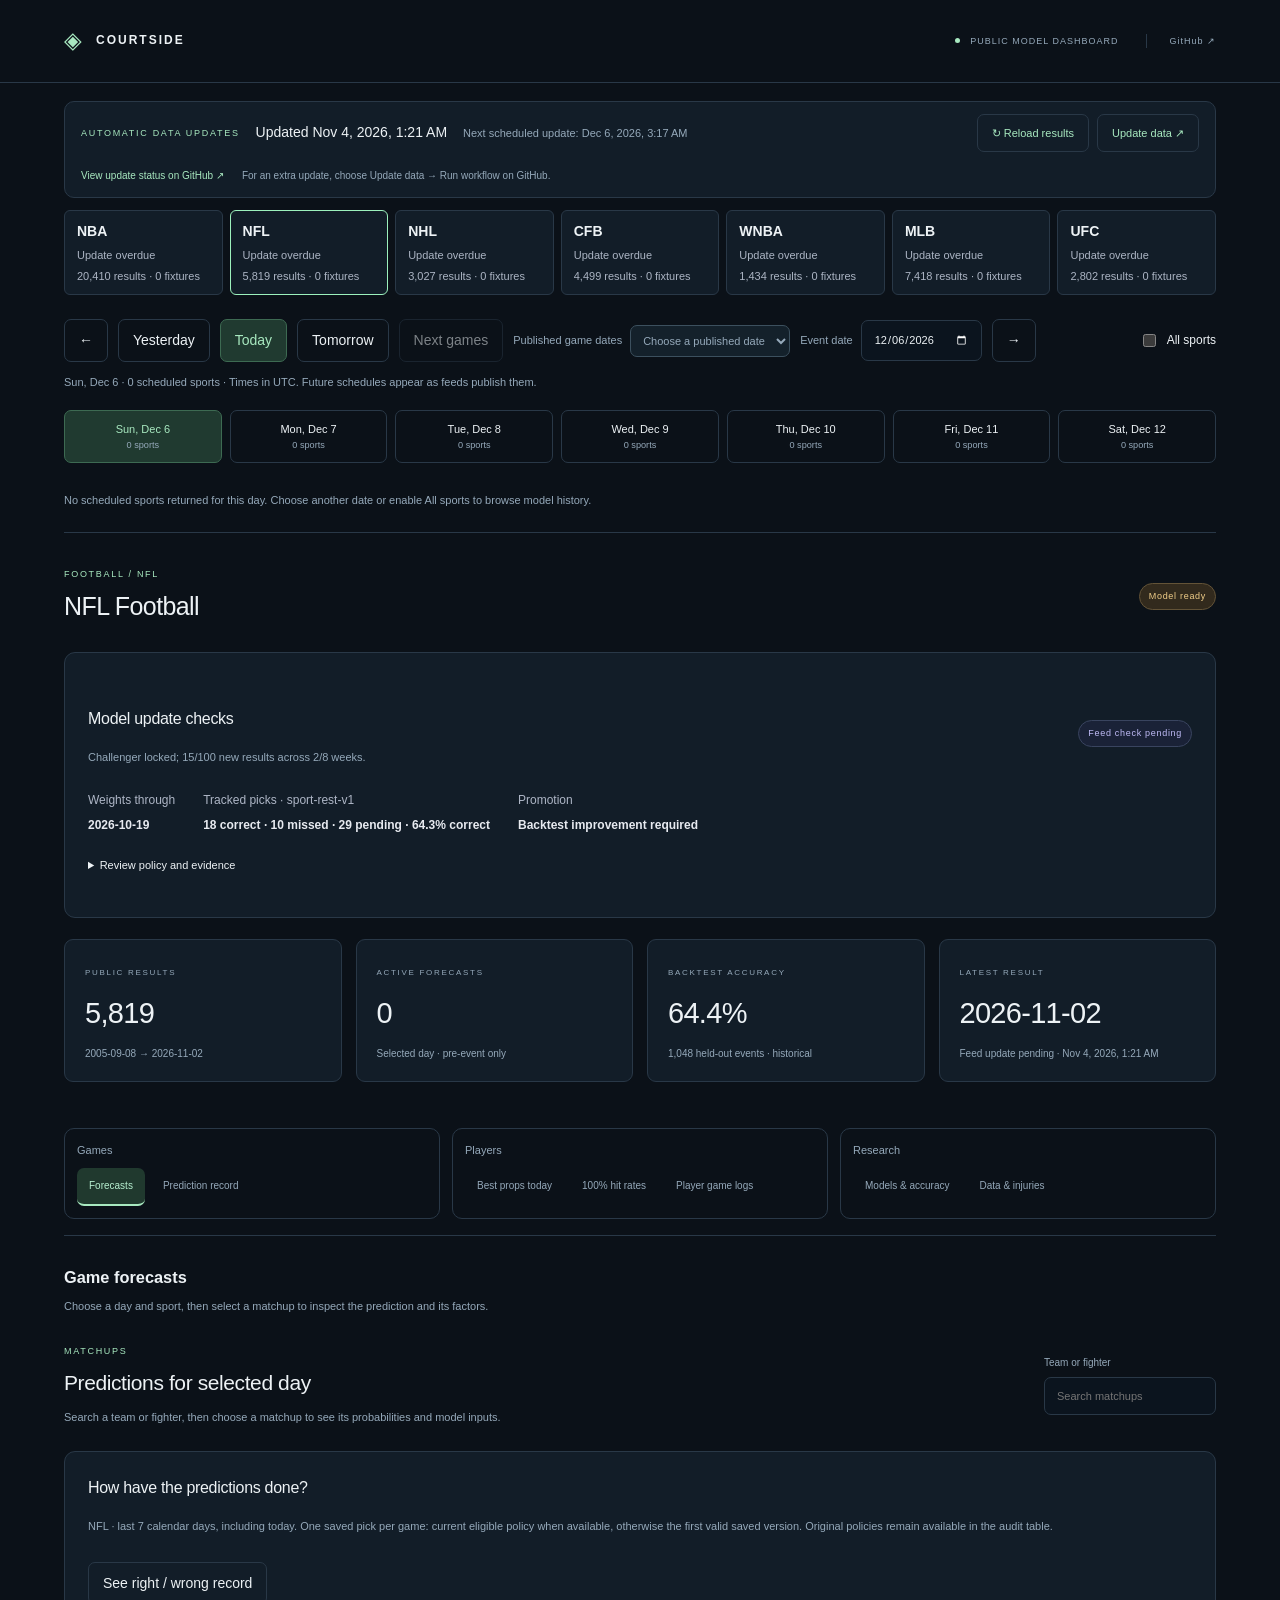
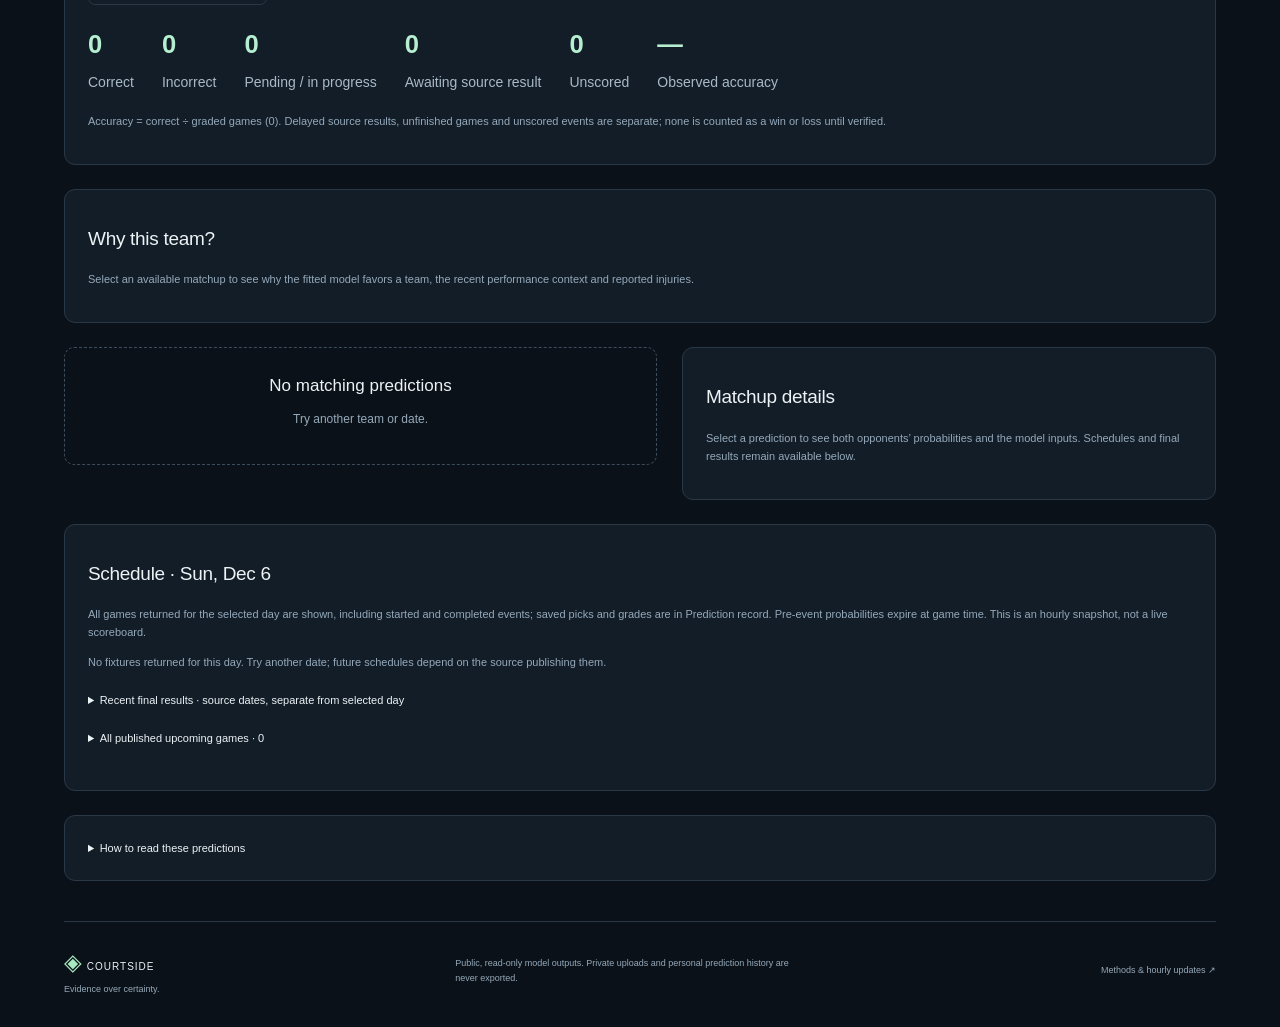
==== commit 3cc38864: "Show all today games regardless of start and exclude zero stat targets" ====
--- a/index.html
+++ b/index.html
@@ -1,5 +1,5 @@
 <!doctype html>
-<html lang="en"><head><meta charset="utf-8"><meta name="viewport" content="width=device-width,initial-scale=1"><meta name="description" content="Statistics-only sports forecasts, real historical data, model comparisons and transparent calibration."><meta http-equiv="Content-Security-Policy" content="default-src 'self'; script-src 'self'; style-src 'self'; connect-src 'self' https://api.github.com; img-src 'self' data:; object-src 'none'; base-uri 'self'"><link rel="icon" href="./web/icon.svg" type="image/svg+xml"><title>Courtside — Sports Prediction Lab</title><link rel="stylesheet" href="./web/style.css?v=stat-targets-v3"><script defer src="./web/record.js?v=stat-targets-v3"></script><script defer src="./web/prop-finder.js?v=stat-targets-v3"></script><script defer src="./web/app.js?v=stat-targets-v3"></script></head>
+<html lang="en"><head><meta charset="utf-8"><meta name="viewport" content="width=device-width,initial-scale=1"><meta name="description" content="Statistics-only sports forecasts, real historical data, model comparisons and transparent calibration."><meta http-equiv="Content-Security-Policy" content="default-src 'self'; script-src 'self'; style-src 'self'; connect-src 'self' https://api.github.com; img-src 'self' data:; object-src 'none'; base-uri 'self'"><link rel="icon" href="./web/icon.svg" type="image/svg+xml"><title>Courtside — Sports Prediction Lab</title><link rel="stylesheet" href="./web/style.css?v=today-games-v4"><script defer src="./web/record.js?v=today-games-v4"></script><script defer src="./web/prop-finder.js?v=today-games-v4"></script><script defer src="./web/app.js?v=today-games-v4"></script></head>
 <body><header class="topbar"><a class="brand" href="./"><span class="brandmark">◈</span><strong>COURTSIDE</strong><span class="brand-sub">PREDICTION LAB</span></a><div class="top-right"><span class="live-dot"></span> PUBLIC MODEL DASHBOARD <a href="https://github.com/cbegalla111/sportsMLmodel" target="_blank" rel="noopener">GitHub ↗</a></div></header>
 <main><section class="dashboard-header"><div class="update-card"><span class="small-caps">AUTOMATIC DATA UPDATES</span><strong id="updated">Loading…</strong><span id="refresh-detail">Checking schedule…</span><div class="refresh-actions"><button id="refresh" type="button" title="Reload the latest published results">↻ Reload results</button><a id="collect-data" class="action-link" href="https://github.com/cbegalla111/sportsMLmodel/actions/workflows/pages.yml" target="_blank" rel="noopener" title="Open GitHub and choose Run workflow">Update data ↗</a></div><div class="refresh-status"><a id="pipeline-status" href="https://github.com/cbegalla111/sportsMLmodel/actions/workflows/pages.yml" target="_blank" rel="noopener" aria-live="polite">Checking update status…</a><span>For an extra update, choose Update data → Run workflow on GitHub.</span></div></div></section>
 <section id="feed-overview" class="feed-overview" aria-label="All sport feed status"></section>
@@ -13,7 +13,7 @@
 <section id="record-overview" class="panel compact-panel" aria-label="Recent prediction results"></section><section id="why-content" class="panel limits-panel" aria-label="Why this team is favored"></section><div class="forecast-grid"><div><div id="matchups" class="matchup-list"></div><details id="withheld-details"><summary id="withheld-summary"></summary><div id="withheld-list"></div></details></div><aside id="matchup-detail" class="panel matchup-detail"></aside></div>
 <section id="day-history" class="panel limits-panel" hidden></section><section id="schedule-content" class="panel limits-panel"></section><details class="panel limits-panel"><summary>How to read these predictions</summary><p id="outcome-rules"></p><div class="missing-inputs"><span>Injuries <b>See matchup report</b></span><span>Starters / lineups <b>Unconfirmed</b></span><span>Market features <b>Excluded</b></span></div><p class="muted">These are limited result-history baselines. No props, parlays, guaranteed outcomes, or game-specific confidence intervals are fabricated.</p></details></section>
 <section id="view-history" class="view" hidden><div id="history-content" class="panel"></div></section>
-<section id="view-finder" class="view" hidden><div class="panel"><h3>Best props for the day · all games</h3><p class="muted">Choose how many props you want. We find the highest stat total each player reached at your chosen historical hit rate, across all upcoming games on the selected day.</p><div class="prop-controls"><label>Sport<select id="finder-sport"><option value="all">All sports</option><option>NBA</option><option>NFL</option><option>MLB</option><option>NHL</option><option>WNBA</option></select></label><label>Games on selected date<select id="finder-game"></select></label><label>Number of props<input id="finder-count" type="number" min="1" step="1" value="10"></label><button id="finder-all" type="button">Show all available</button><label>Target historical hit rate<select id="finder-min"><option value="0.6">60%</option><option value="0.65">65%</option><option value="0.7">70%</option><option value="0.75">75%</option><option value="0.8">80%</option><option value="0.85">85%</option><option value="0.9" selected>90%</option><option value="0.95">95%</option><option value="1">100%</option></select></label><label>History window<select id="finder-sample"><option value="5">Last 5 · limited evidence</option><option value="10" selected>Last 10</option><option value="20">Last 20</option></select></label><label>Player search<input id="finder-player-search" type="search" placeholder="Any player (optional)"></label><label>Statistic<select id="finder-market"><option value="all">All statistics</option></select></label><label class="all-sports-label"><input id="finder-perfect" type="checkbox"> Only 100% observed hit rates</label><button id="finder-run" type="button">Find best props</button></div><p id="finder-summary" aria-live="polite"></p><div id="finder-results"></div></div><details class="panel limits-panel"><summary>How stat targets are calculated</summary><p>For each player and statistic, sort the selected last 5, 10 or 20 collected values from highest to lowest. Require at least ceil(hit rate × sample size) appearances at or above a target, then select the highest value that meets that requirement. Equality counts as a hit. For example, at 90% across 10 games, the ninth-highest value is the target; ties can raise its observed hit rate above 90%.</p><p>Targets come directly from observed values, rather than a sportsbook line catalog. The full history window is required. Missing statistics and future observations are excluded; missing appearances can affect the record. A 90% historical hit rate is not a validated 90% chance for the next game. Zero or negative targets are shown when the data support no higher total.</p><p>Ranking uses the historical evidence lower bound, then a shrunk consistency estimate. These remain descriptive summaries after searching many statistics. Fresh player data and injury coverage are required; uncertain or unavailable players are excluded. Opponent effects, minutes and starters are unconfirmed. Results include the original game values for inspection. Multiple props can be correlated.</p></details><section class="panel limits-panel"><h3>Your shortlist</h3><div id="finder-shortlist"></div></section></section>
+<section id="view-finder" class="view" hidden><div class="panel"><h3>Best props for the day · all games</h3><p class="muted">Choose how many props you want. We find the highest stat total each player reached at your chosen historical hit rate, across all games today, including games already started or finished. This section always uses today; the main calendar applies to team forecasts.</p><div class="prop-controls"><label>Sport<select id="finder-sport"><option value="all">All sports</option><option>NBA</option><option>NFL</option><option>MLB</option><option>NHL</option><option>WNBA</option></select></label><label>Games today<select id="finder-game"></select></label><label>Number of props<input id="finder-count" type="number" min="1" step="1" value="10"></label><button id="finder-all" type="button">Show all available</button><label>Target historical hit rate<select id="finder-min"><option value="0.6">60%</option><option value="0.65">65%</option><option value="0.7">70%</option><option value="0.75">75%</option><option value="0.8">80%</option><option value="0.85">85%</option><option value="0.9" selected>90%</option><option value="0.95">95%</option><option value="1">100%</option></select></label><label>History window<select id="finder-sample"><option value="5">Last 5 · limited evidence</option><option value="10" selected>Last 10</option><option value="20">Last 20</option></select></label><label>Player search<input id="finder-player-search" type="search" placeholder="Any player (optional)"></label><label>Statistic<select id="finder-market"><option value="all">All statistics</option></select></label><label class="all-sports-label"><input id="finder-perfect" type="checkbox"> Only 100% observed hit rates</label><button id="finder-run" type="button">Find best props</button></div><p id="finder-summary" aria-live="polite"></p><div id="finder-results"></div></div><details class="panel limits-panel"><summary>How stat targets are calculated</summary><p>For each player and statistic, sort the selected last 5, 10 or 20 collected values from highest to lowest. Require at least ceil(hit rate × sample size) appearances at or above a target, then select the highest value that meets that requirement. Equality counts as a hit. For example, at 90% across 10 games, the ninth-highest value is the target; ties can raise its observed hit rate above 90%.</p><p>Targets come directly from observed values, rather than a sportsbook line catalog. The full history window is required. Missing statistics and future observations are excluded; missing appearances can affect the record. A 90% historical hit rate is not a validated 90% chance for the next game. Zero or negative targets are shown when the data support no higher total.</p><p>Ranking uses the historical evidence lower bound, then a shrunk consistency estimate. These remain descriptive summaries after searching many statistics. Fresh player data and injury coverage are required; uncertain or unavailable players are excluded. Opponent effects, minutes and starters are unconfirmed. Results include the original game values for inspection. Multiple props can be correlated.</p></details><section class="panel limits-panel"><h3>Your shortlist</h3><div id="finder-shortlist"></div></section></section>
 <section id="view-perfect" class="view" hidden><div class="panel"><h3>100% observed prop hit rates · all teams</h3><p class="muted">Scan every collected player across teams. No team or matchup selection required; the event date above does not limit this historical scan. Each result hit in every one of the selected last 5, 10 or 20 collected appearances.</p><div class="prop-controls"><label>Sport<select id="perfect-sport"><option value="all">All sports</option><option>NBA</option><option>NFL</option><option>MLB</option><option>NHL</option><option>WNBA</option></select></label><label>Sample window<select id="perfect-sample"><option value="5">Last 5 · small sample</option><option value="10" selected>Last 10</option><option value="20">Last 20</option></select></label><label>Side<select id="perfect-side"><option value="both">Over and under</option><option value="over">Over</option><option value="under">Under</option></select></label><label>Statistic<select id="perfect-market"><option value="all">All statistics</option></select></label><label>Player search<input id="perfect-search" type="search" placeholder="Search player name"></label></div><p id="perfect-summary" aria-live="polite"></p><p class="muted">100% describes collected history, not a guaranteed future result. Missing appearances may affect rates. Lines are research thresholds, not verified sportsbook offers. Availability is shown separately and does not certify a player will participate.</p><div id="perfect-results"></div><button id="perfect-more" type="button" hidden>Show 50 more</button></div></section><section id="view-props" class="view" hidden><div class="panel"><h3>Player prop research</h3><p class="muted">Explore actual game logs at a line you enter. Hit rates describe the past; they are not a forecast or a live bookmaker quote.</p><div class="prop-controls"><label>Sport<select id="prop-sport"><option>NBA</option><option>MLB</option><option>NFL</option><option>NHL</option><option>WNBA</option></select></label><label>Player search<input id="prop-search" type="search" placeholder="Search player or team"></label><label>Player<select id="prop-player"></select></label><label>Statistic<select id="prop-market"></select></label><label>Line<input id="prop-line" type="number" min="0" step="0.5" placeholder="Enter offered line"></label><label>Side<select id="prop-side"><option value="over">Over</option><option value="under">Under</option></select></label><button id="prop-add" type="button">Save to shortlist</button></div><div id="prop-results" aria-live="polite"></div></div><section class="panel limits-panel"><h3>Parlay research shortlist</h3><p class="muted">Saved on this browser. Same-game and same-player legs can be correlated. Multiplying historical hit rates does not estimate a parlay’s chance of winning. Confirm the offered line, price, active roster and settlement rules.</p><div id="prop-shortlist"></div></section><section class="panel limits-panel"><h3>Research methods & sources</h3><p>Use rolling game logs, sample sizes, role and playing-time context, and chronological testing. Streaks alone do not demonstrate a betting edge. Missing appearances are excluded, not scored as losses or zeros. Integer-line ties are shown as pushes, although platform settlement rules vary.</p><p><a href="https://github.com/swar/nba_api" target="_blank" rel="noopener">nba_api: NBA statistics endpoints ↗</a> · <a href="https://the-odds-api.com/sports-odds-data/betting-markets.html" target="_blank" rel="noopener">The Odds API: player market definitions ↗</a> · <a href="https://www.statsmodels.org/stable/generated/statsmodels.stats.proportion.proportion_confint.html" target="_blank" rel="noopener">Binomial interval methods ↗</a></p></section></section>
 <section id="view-models" class="view" hidden><div id="model-content"></div></section>
 <section id="view-data" class="view" hidden><div id="data-content"></div></section>
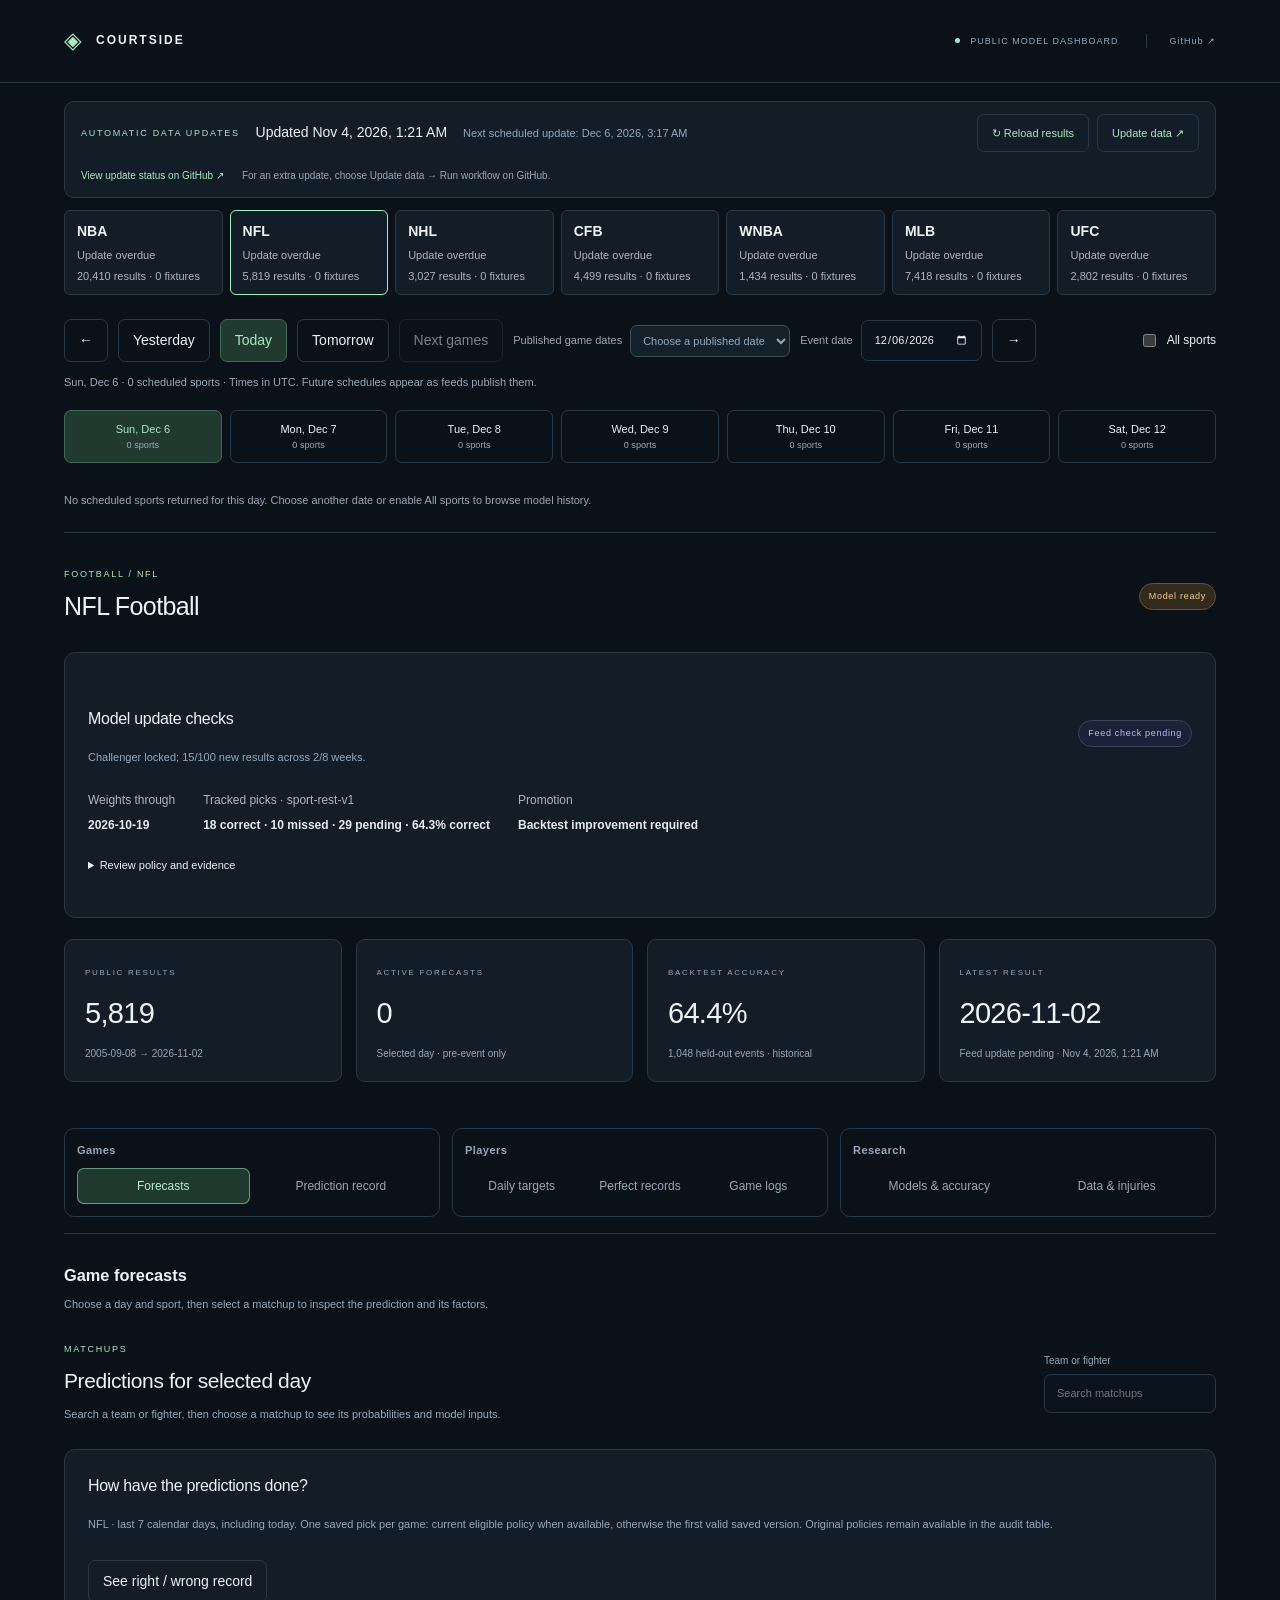
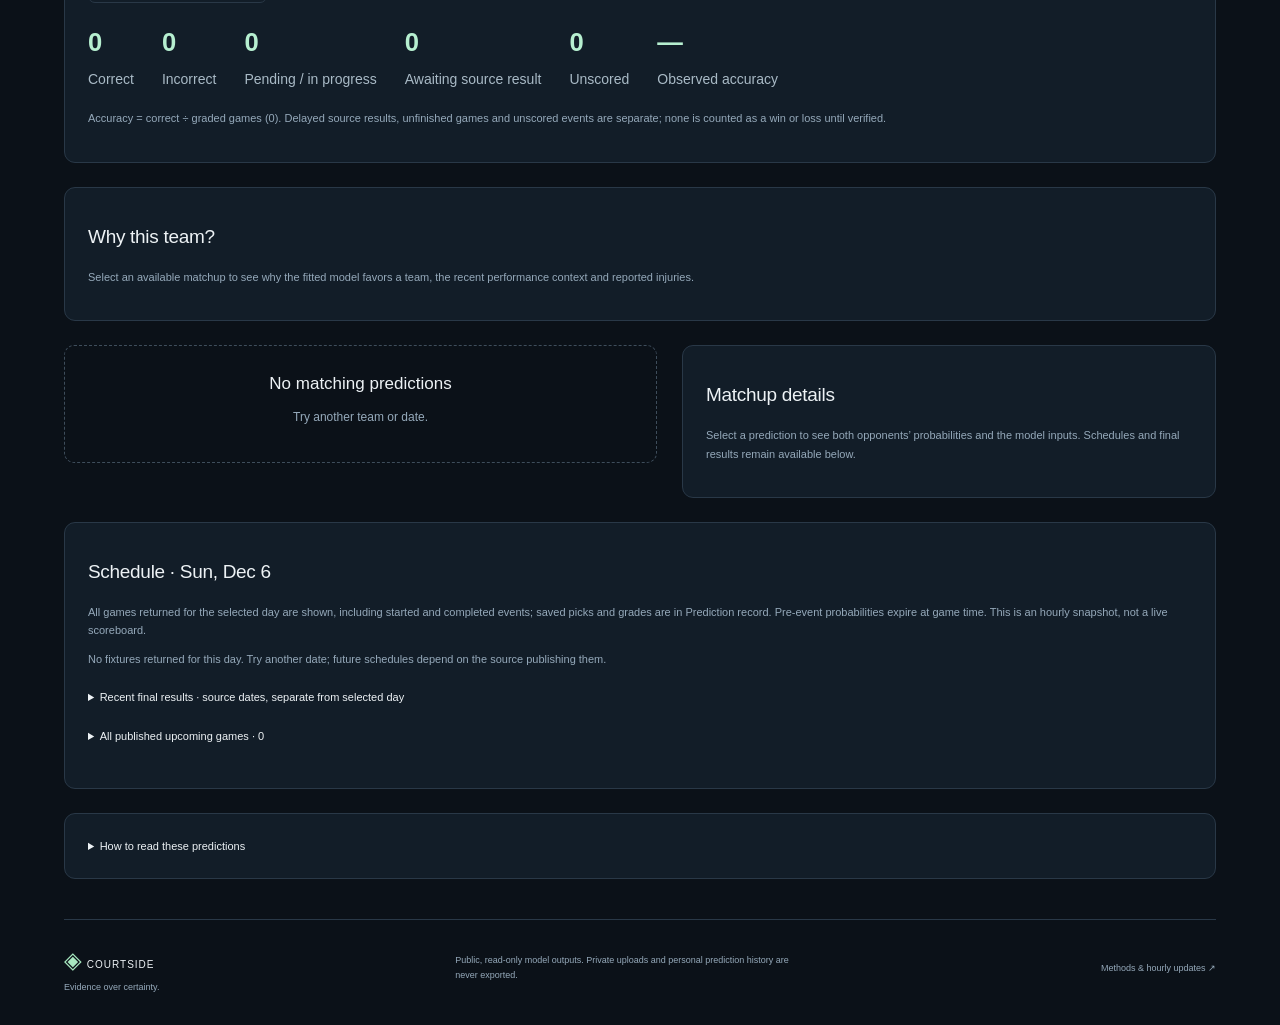
==== commit edac8ed6: "Audit live updates, retain historical outcome metrics and simplify props layout" ====
--- a/index.html
+++ b/index.html
@@ -1,5 +1,5 @@
 <!doctype html>
-<html lang="en"><head><meta charset="utf-8"><meta name="viewport" content="width=device-width,initial-scale=1"><meta name="description" content="Statistics-only sports forecasts, real historical data, model comparisons and transparent calibration."><meta http-equiv="Content-Security-Policy" content="default-src 'self'; script-src 'self'; style-src 'self'; connect-src 'self' https://api.github.com; img-src 'self' data:; object-src 'none'; base-uri 'self'"><link rel="icon" href="./web/icon.svg" type="image/svg+xml"><title>Courtside — Sports Prediction Lab</title><link rel="stylesheet" href="./web/style.css?v=today-games-v4"><script defer src="./web/record.js?v=today-games-v4"></script><script defer src="./web/prop-finder.js?v=today-games-v4"></script><script defer src="./web/app.js?v=today-games-v4"></script></head>
+<html lang="en"><head><meta charset="utf-8"><meta name="viewport" content="width=device-width,initial-scale=1"><meta name="description" content="Statistics-only sports forecasts, real historical data, model comparisons and transparent calibration."><meta http-equiv="Content-Security-Policy" content="default-src 'self'; script-src 'self'; style-src 'self'; connect-src 'self' https://api.github.com; img-src 'self' data:; object-src 'none'; base-uri 'self'"><link rel="icon" href="./web/icon.svg" type="image/svg+xml"><title>Courtside — Sports Prediction Lab</title><link rel="stylesheet" href="./web/style.css?v=health-props-v6"><script defer src="./web/record.js?v=health-props-v6"></script><script defer src="./web/prop-finder.js?v=health-props-v6"></script><script defer src="./web/app.js?v=health-props-v6"></script></head>
 <body><header class="topbar"><a class="brand" href="./"><span class="brandmark">◈</span><strong>COURTSIDE</strong><span class="brand-sub">PREDICTION LAB</span></a><div class="top-right"><span class="live-dot"></span> PUBLIC MODEL DASHBOARD <a href="https://github.com/cbegalla111/sportsMLmodel" target="_blank" rel="noopener">GitHub ↗</a></div></header>
 <main><section class="dashboard-header"><div class="update-card"><span class="small-caps">AUTOMATIC DATA UPDATES</span><strong id="updated">Loading…</strong><span id="refresh-detail">Checking schedule…</span><div class="refresh-actions"><button id="refresh" type="button" title="Reload the latest published results">↻ Reload results</button><a id="collect-data" class="action-link" href="https://github.com/cbegalla111/sportsMLmodel/actions/workflows/pages.yml" target="_blank" rel="noopener" title="Open GitHub and choose Run workflow">Update data ↗</a></div><div class="refresh-status"><a id="pipeline-status" href="https://github.com/cbegalla111/sportsMLmodel/actions/workflows/pages.yml" target="_blank" rel="noopener" aria-live="polite">Checking update status…</a><span>For an extra update, choose Update data → Run workflow on GitHub.</span></div></div></section>
 <section id="feed-overview" class="feed-overview" aria-label="All sport feed status"></section>
@@ -8,12 +8,12 @@
 <section class="league-heading"><div><p id="sport-kicker" class="eyebrow"></p><h2 id="sport-title"></h2><p id="sport-description" class="muted"></p></div><span id="readiness" class="tag"></span></section>
 <div id="freshness-alert" hidden></div><section id="model-status" class="panel compact-panel"></section>
 <section class="stats"><article><span class="small-caps">PUBLIC RESULTS</span><strong id="result-count">—</strong><small id="coverage">—</small></article><article><span class="small-caps">ACTIVE FORECASTS</span><strong id="forecast-count">—</strong><small>Selected day · pre-event only</small></article><article><span class="small-caps">BACKTEST ACCURACY</span><strong id="brier">—</strong><small id="test-sample">No evaluation available</small></article><article><span class="small-caps">LATEST RESULT</span><strong id="data-through">—</strong><small id="feed-note">No source connected</small></article></section>
-<nav class="view-tabs" aria-label="Dashboard section"><div class="tab-group"><span class="tab-group-label">Games</span><div><button class="selected" data-view="forecasts" type="button">Forecasts</button><button data-view="history" type="button">Prediction record</button></div></div><div class="tab-group"><span class="tab-group-label">Players</span><div><button data-view="finder" type="button">Best props today</button><button data-view="perfect" type="button">100% hit rates</button><button data-view="props" type="button">Player game logs</button></div></div><div class="tab-group"><span class="tab-group-label">Research</span><div><button data-view="models" type="button">Models & accuracy</button><button data-view="data" type="button">Data & injuries</button></div></div></nav><div class="section-guide"><h3 id="view-title">Game forecasts</h3><p id="view-description" class="muted"></p></div>
+<nav class="view-tabs" aria-label="Dashboard section"><div class="tab-group"><span class="tab-group-label">Games</span><div><button class="selected" data-view="forecasts" type="button">Forecasts</button><button data-view="history" type="button">Prediction record</button></div></div><div class="tab-group"><span class="tab-group-label">Players</span><div><button data-view="finder" type="button">Daily targets</button><button data-view="perfect" type="button">Perfect records</button><button data-view="props" type="button">Game logs</button></div></div><div class="tab-group"><span class="tab-group-label">Research</span><div><button data-view="models" type="button">Models & accuracy</button><button data-view="data" type="button">Data & injuries</button></div></div></nav><div class="section-guide"><h3 id="view-title">Game forecasts</h3><p id="view-description" class="muted"></p></div>
 <section id="view-forecasts" class="view"><div class="section-heading"><div><p class="eyebrow">MATCHUPS</p><h3 id="forecast-title">Predictions for selected day</h3><p class="muted">Search a team or fighter, then choose a matchup to see its probabilities and model inputs.</p></div><label class="date-filter">Team or fighter<input id="team-filter" type="search" placeholder="Search matchups"></label></div>
 <section id="record-overview" class="panel compact-panel" aria-label="Recent prediction results"></section><section id="why-content" class="panel limits-panel" aria-label="Why this team is favored"></section><div class="forecast-grid"><div><div id="matchups" class="matchup-list"></div><details id="withheld-details"><summary id="withheld-summary"></summary><div id="withheld-list"></div></details></div><aside id="matchup-detail" class="panel matchup-detail"></aside></div>
 <section id="day-history" class="panel limits-panel" hidden></section><section id="schedule-content" class="panel limits-panel"></section><details class="panel limits-panel"><summary>How to read these predictions</summary><p id="outcome-rules"></p><div class="missing-inputs"><span>Injuries <b>See matchup report</b></span><span>Starters / lineups <b>Unconfirmed</b></span><span>Market features <b>Excluded</b></span></div><p class="muted">These are limited result-history baselines. No props, parlays, guaranteed outcomes, or game-specific confidence intervals are fabricated.</p></details></section>
-<section id="view-history" class="view" hidden><div id="history-content" class="panel"></div></section>
-<section id="view-finder" class="view" hidden><div class="panel"><h3>Best props for the day · all games</h3><p class="muted">Choose how many props you want. We find the highest stat total each player reached at your chosen historical hit rate, across all games today, including games already started or finished. This section always uses today; the main calendar applies to team forecasts.</p><div class="prop-controls"><label>Sport<select id="finder-sport"><option value="all">All sports</option><option>NBA</option><option>NFL</option><option>MLB</option><option>NHL</option><option>WNBA</option></select></label><label>Games today<select id="finder-game"></select></label><label>Number of props<input id="finder-count" type="number" min="1" step="1" value="10"></label><button id="finder-all" type="button">Show all available</button><label>Target historical hit rate<select id="finder-min"><option value="0.6">60%</option><option value="0.65">65%</option><option value="0.7">70%</option><option value="0.75">75%</option><option value="0.8">80%</option><option value="0.85">85%</option><option value="0.9" selected>90%</option><option value="0.95">95%</option><option value="1">100%</option></select></label><label>History window<select id="finder-sample"><option value="5">Last 5 · limited evidence</option><option value="10" selected>Last 10</option><option value="20">Last 20</option></select></label><label>Player search<input id="finder-player-search" type="search" placeholder="Any player (optional)"></label><label>Statistic<select id="finder-market"><option value="all">All statistics</option></select></label><label class="all-sports-label"><input id="finder-perfect" type="checkbox"> Only 100% observed hit rates</label><button id="finder-run" type="button">Find best props</button></div><p id="finder-summary" aria-live="polite"></p><div id="finder-results"></div></div><details class="panel limits-panel"><summary>How stat targets are calculated</summary><p>For each player and statistic, sort the selected last 5, 10 or 20 collected values from highest to lowest. Require at least ceil(hit rate × sample size) appearances at or above a target, then select the highest value that meets that requirement. Equality counts as a hit. For example, at 90% across 10 games, the ninth-highest value is the target; ties can raise its observed hit rate above 90%.</p><p>Targets come directly from observed values, rather than a sportsbook line catalog. The full history window is required. Missing statistics and future observations are excluded; missing appearances can affect the record. A 90% historical hit rate is not a validated 90% chance for the next game. Zero or negative targets are shown when the data support no higher total.</p><p>Ranking uses the historical evidence lower bound, then a shrunk consistency estimate. These remain descriptive summaries after searching many statistics. Fresh player data and injury coverage are required; uncertain or unavailable players are excluded. Opponent effects, minutes and starters are unconfirmed. Results include the original game values for inspection. Multiple props can be correlated.</p></details><section class="panel limits-panel"><h3>Your shortlist</h3><div id="finder-shortlist"></div></section></section>
+<section id="view-history" class="view" hidden><div class="prop-controls"><label>Record period<select id="record-period"><option value="7">Last 7 days</option><option value="30">Last 30 days</option><option value="0">All recorded games</option></select></label></div><div id="history-content" class="panel"></div></section>
+<section id="view-finder" class="view" hidden><div class="panel"><h3>Today’s stat targets</h3><p class="muted">Choose a hit rate and how many targets to show across today’s games. Started games stay visible as historical research.</p><div class="prop-controls daily-primary"><label>Sport<select id="finder-sport"><option value="all">All sports</option><option>NBA</option><option>NFL</option><option>MLB</option><option>NHL</option><option>WNBA</option></select></label><label>Game<select id="finder-game"></select></label><label>Show targets<input id="finder-count" type="number" min="1" step="1" value="10"></label><label>Historical hit rate<select id="finder-min"><option value="0.6">60%</option><option value="0.65">65%</option><option value="0.7">70%</option><option value="0.75">75%</option><option value="0.8">80%</option><option value="0.85">85%</option><option value="0.9" selected>90%</option><option value="0.95">95%</option><option value="1">100%</option></select></label><label>Player search<input id="finder-player-search" type="search" placeholder="Any player (optional)"></label></div><details class="prop-advanced"><summary>More filters <span>History window, statistic and perfect records</span></summary><div class="prop-controls"><label>History window<select id="finder-sample"><option value="5">Last 5 · limited evidence</option><option value="10" selected>Last 10</option><option value="20">Last 20</option></select></label><label>Statistic<select id="finder-market"><option value="all">All statistics</option></select></label><label class="all-sports-label"><input id="finder-perfect" type="checkbox"> Only 100% observed hit rates</label></div></details><div class="prop-actions"><button id="finder-run" type="button">Find targets</button><button id="finder-all" type="button">Show all qualifying</button><span>Uses today’s full schedule</span></div><p id="finder-summary" aria-live="polite"></p><div id="finder-results"></div></div><details class="panel limits-panel"><summary>How stat targets are calculated</summary><p>For each player and statistic, sort the selected last 5, 10 or 20 collected values from highest to lowest. Require at least ceil(hit rate × sample size) appearances at or above a target, then select the highest value that meets that requirement. Equality counts as a hit. For example, at 90% across 10 games, the ninth-highest value is the target; ties can raise its observed hit rate above 90%.</p><p>Targets come directly from observed values, rather than a sportsbook line catalog. The full history window is required. Missing statistics and future observations are excluded; missing appearances can affect the record. A 90% historical hit rate is not a validated 90% chance for the next game. Zero or negative targets are shown when the data support no higher total.</p><p>Ranking uses the historical evidence lower bound, then a shrunk consistency estimate. These remain descriptive summaries after searching many statistics. Fresh player data and injury coverage are required; uncertain or unavailable players are excluded. Opponent effects, minutes and starters are unconfirmed. Results include the original game values for inspection. Multiple props can be correlated.</p></details><section class="panel limits-panel"><h3>Your shortlist</h3><div id="finder-shortlist"></div></section></section>
 <section id="view-perfect" class="view" hidden><div class="panel"><h3>100% observed prop hit rates · all teams</h3><p class="muted">Scan every collected player across teams. No team or matchup selection required; the event date above does not limit this historical scan. Each result hit in every one of the selected last 5, 10 or 20 collected appearances.</p><div class="prop-controls"><label>Sport<select id="perfect-sport"><option value="all">All sports</option><option>NBA</option><option>NFL</option><option>MLB</option><option>NHL</option><option>WNBA</option></select></label><label>Sample window<select id="perfect-sample"><option value="5">Last 5 · small sample</option><option value="10" selected>Last 10</option><option value="20">Last 20</option></select></label><label>Side<select id="perfect-side"><option value="both">Over and under</option><option value="over">Over</option><option value="under">Under</option></select></label><label>Statistic<select id="perfect-market"><option value="all">All statistics</option></select></label><label>Player search<input id="perfect-search" type="search" placeholder="Search player name"></label></div><p id="perfect-summary" aria-live="polite"></p><p class="muted">100% describes collected history, not a guaranteed future result. Missing appearances may affect rates. Lines are research thresholds, not verified sportsbook offers. Availability is shown separately and does not certify a player will participate.</p><div id="perfect-results"></div><button id="perfect-more" type="button" hidden>Show 50 more</button></div></section><section id="view-props" class="view" hidden><div class="panel"><h3>Player prop research</h3><p class="muted">Explore actual game logs at a line you enter. Hit rates describe the past; they are not a forecast or a live bookmaker quote.</p><div class="prop-controls"><label>Sport<select id="prop-sport"><option>NBA</option><option>MLB</option><option>NFL</option><option>NHL</option><option>WNBA</option></select></label><label>Player search<input id="prop-search" type="search" placeholder="Search player or team"></label><label>Player<select id="prop-player"></select></label><label>Statistic<select id="prop-market"></select></label><label>Line<input id="prop-line" type="number" min="0" step="0.5" placeholder="Enter offered line"></label><label>Side<select id="prop-side"><option value="over">Over</option><option value="under">Under</option></select></label><button id="prop-add" type="button">Save to shortlist</button></div><div id="prop-results" aria-live="polite"></div></div><section class="panel limits-panel"><h3>Parlay research shortlist</h3><p class="muted">Saved on this browser. Same-game and same-player legs can be correlated. Multiplying historical hit rates does not estimate a parlay’s chance of winning. Confirm the offered line, price, active roster and settlement rules.</p><div id="prop-shortlist"></div></section><section class="panel limits-panel"><h3>Research methods & sources</h3><p>Use rolling game logs, sample sizes, role and playing-time context, and chronological testing. Streaks alone do not demonstrate a betting edge. Missing appearances are excluded, not scored as losses or zeros. Integer-line ties are shown as pushes, although platform settlement rules vary.</p><p><a href="https://github.com/swar/nba_api" target="_blank" rel="noopener">nba_api: NBA statistics endpoints ↗</a> · <a href="https://the-odds-api.com/sports-odds-data/betting-markets.html" target="_blank" rel="noopener">The Odds API: player market definitions ↗</a> · <a href="https://www.statsmodels.org/stable/generated/statsmodels.stats.proportion.proportion_confint.html" target="_blank" rel="noopener">Binomial interval methods ↗</a></p></section></section>
 <section id="view-models" class="view" hidden><div id="model-content"></div></section>
 <section id="view-data" class="view" hidden><div id="data-content"></div></section>
--- a/web/style.css
+++ b/web/style.css
@@ -17,3 +17,5 @@
 #future-dates{background:#14212b;color:inherit;border:1px solid #3c505e;border-radius:7px;padding:8px;max-width:100%;font:inherit}.calendar-label{min-width:0}
 
 .view-tabs{display:grid;grid-template-columns:repeat(3,minmax(0,1fr));gap:12px;padding:16px 0;align-items:stretch}.tab-group{min-width:0;padding:12px;border:1px solid var(--line);border-radius:10px}.tab-group-label{display:block;font-size:11px;color:var(--muted);margin-bottom:8px}.tab-group>div{display:flex;gap:6px;flex-wrap:wrap}.view-tabs button{padding:10px 12px;border-radius:7px;white-space:normal;text-align:left}.view-tabs button.selected{background:#20392e;color:#b6efd0}.section-guide{margin:16px 0 24px}.section-guide h3{margin-bottom:6px}.section-guide p{margin-top:0}.research-section>summary{font-weight:600;padding:8px;cursor:pointer}.research-section[open]>summary{margin-bottom:20px}@media(max-width:650px){.view-tabs{grid-template-columns:1fr;gap:8px}.tab-group{display:flex;gap:12px;align-items:center}.tab-group-label{width:64px;flex-shrink:0;margin:0}.tab-group>div{flex:1}.view-tabs button{font-size:12px;padding:10px}}
+
+.tab-group>div{display:grid;grid-template-columns:repeat(2,minmax(0,1fr));gap:5px}.tab-group:nth-child(2)>div{grid-template-columns:repeat(3,minmax(0,1fr))}.view-tabs button{margin:0;min-width:0;text-align:center;font-size:12px;line-height:1.35;border-bottom:0!important}.tab-group-label{font-weight:600;letter-spacing:.04em}.view-tabs button.selected{box-shadow:inset 0 0 0 1px #659a7e}.daily-primary{display:grid;grid-template-columns:1fr 2fr 1fr 1fr;gap:16px}.daily-primary label{min-width:0;max-width:none}.daily-primary label:last-child{grid-column:1/-1;max-width:420px}.daily-primary input,.daily-primary select{width:100%;max-width:none;box-sizing:border-box}.prop-advanced{border:1px solid var(--line);border-radius:8px;padding:12px 16px}.prop-advanced summary{font-size:13px;cursor:pointer}.prop-advanced summary span{margin-left:12px;color:var(--muted);font-size:11px}.prop-advanced .prop-controls{margin-bottom:4px}.prop-advanced input[type=checkbox]{width:18px;height:18px}.prop-advanced .all-sports-label{display:flex;flex-direction:row;align-items:center;gap:10px;min-height:40px}.prop-actions{display:flex;align-items:center;flex-wrap:wrap;gap:10px;margin:18px 0}.prop-actions span{font-size:11px;color:var(--muted);margin-left:auto}.prop-actions button:first-child{background:#20392e;border-color:#659a7e;color:#b6efd0}#finder-summary{padding:14px 0;border-top:1px solid var(--line);font-size:13px;line-height:1.6}.finder-card .card-foot{align-items:start}.finder-card .card-foot strong{font-size:12px}@media(max-width:1000px){.view-tabs{grid-template-columns:1fr}.tab-group{display:grid;grid-template-columns:75px 1fr;align-items:center}.tab-group-label{margin:0}.tab-group>div,.tab-group:nth-child(2)>div{grid-template-columns:repeat(3,minmax(0,1fr))}.daily-primary{grid-template-columns:1fr 1fr}}@media(max-width:600px){.tab-group{grid-template-columns:1fr;gap:10px}.view-tabs button{font-size:11px;padding:10px 5px}.daily-primary{gap:12px}.daily-primary label{width:auto}.daily-primary label:nth-child(2),.daily-primary label:last-child{grid-column:1/-1;max-width:none}.prop-advanced summary span{display:block;margin:6px 0 0 16px}.prop-actions span{width:100%;margin:0}.prop-actions button{flex:1}}
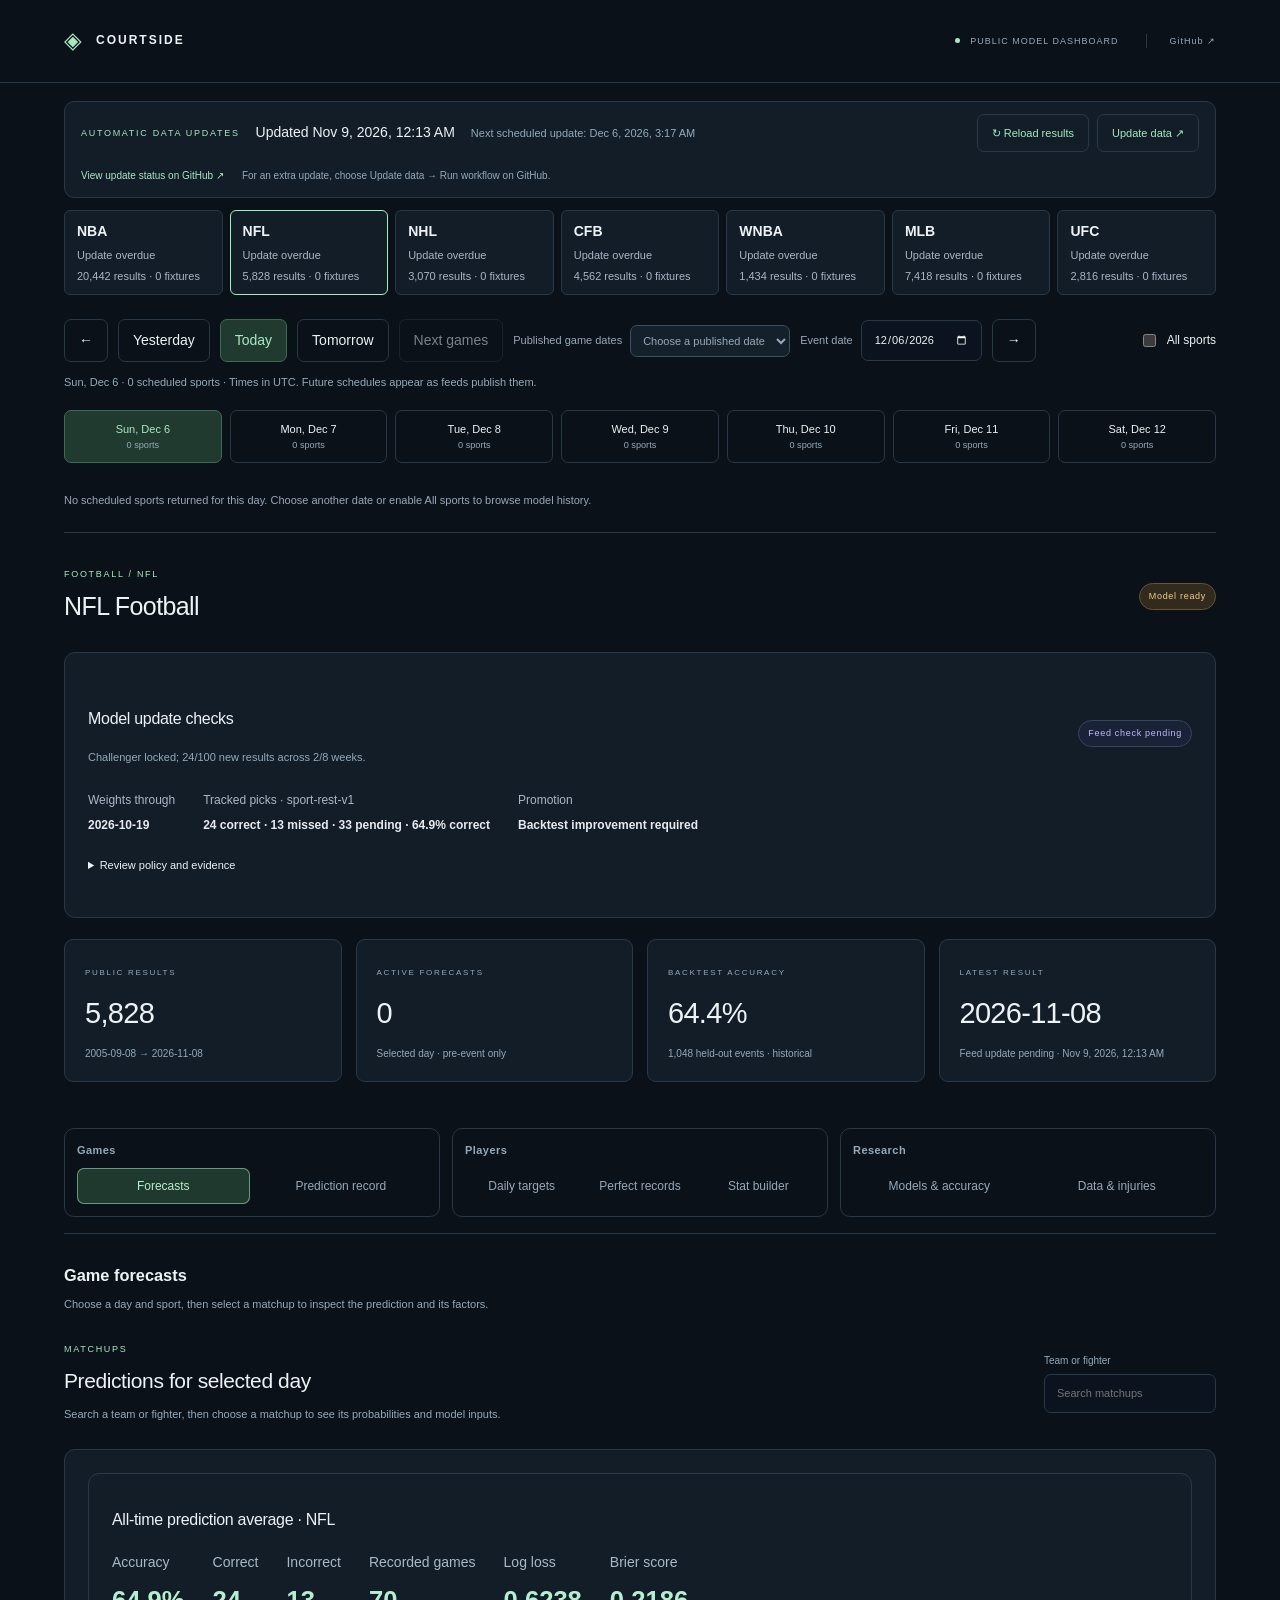
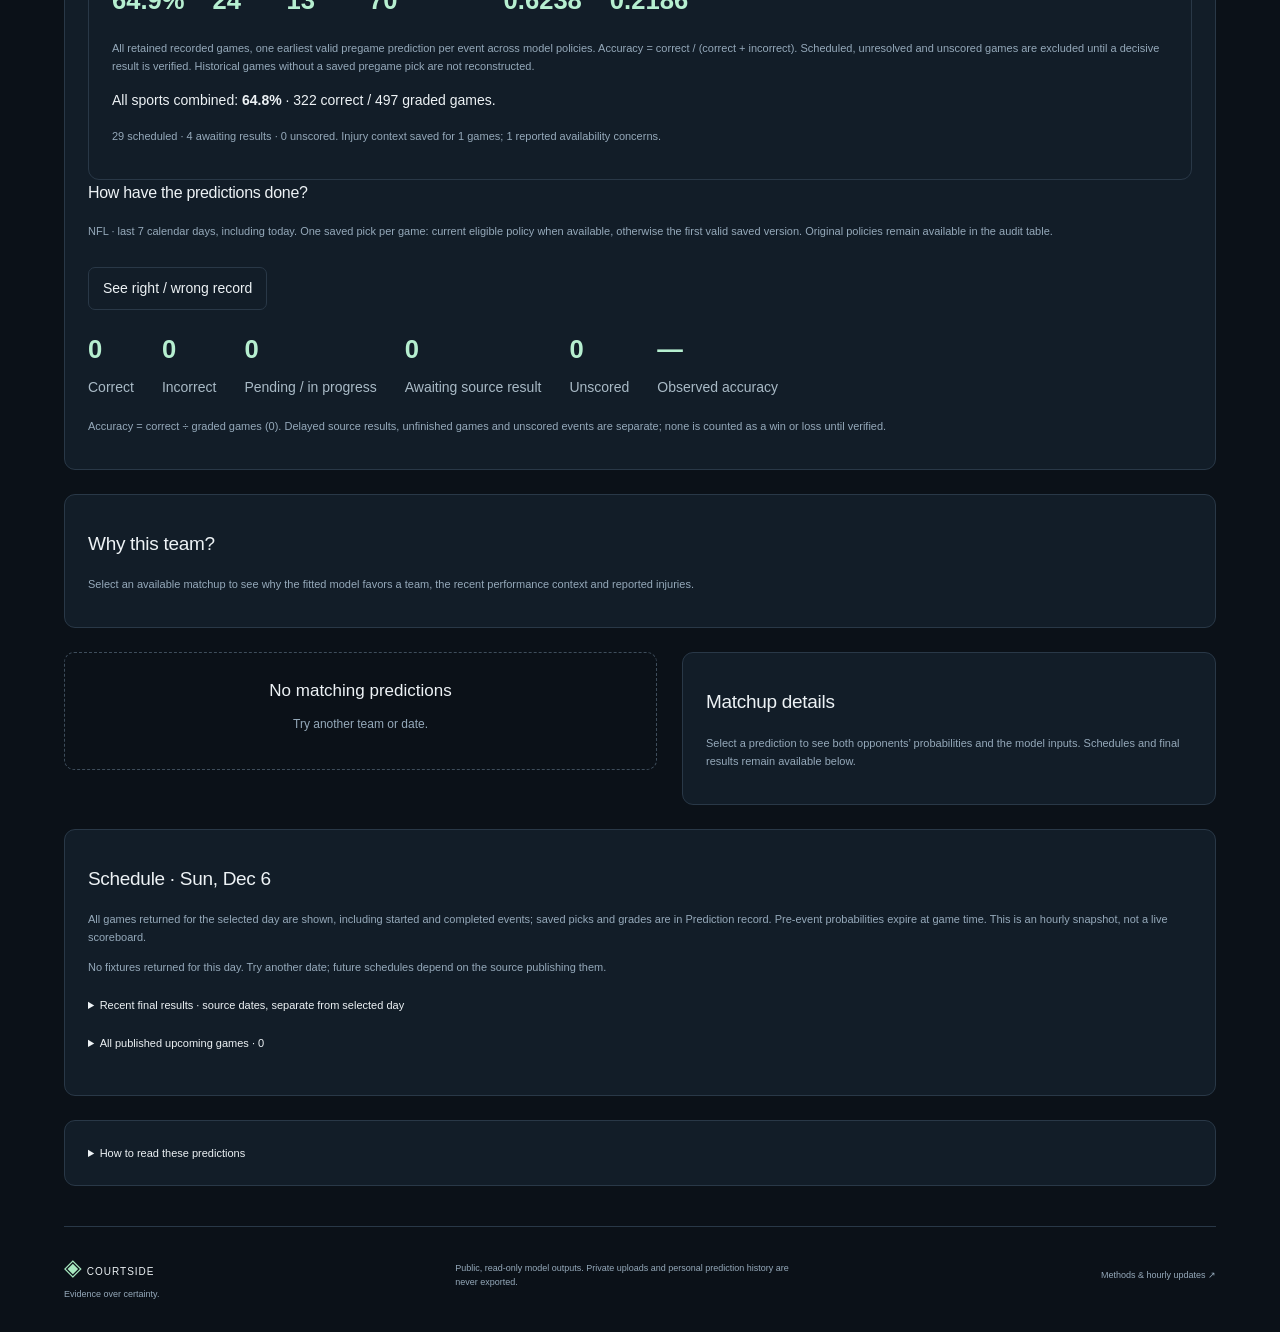
==== commit 6486138a: "Add interactive stat builder and prioritize NFL NBA NHL model reviews" ====
--- a/index.html
+++ b/index.html
@@ -1,5 +1,5 @@
 <!doctype html>
-<html lang="en"><head><meta charset="utf-8"><meta name="viewport" content="width=device-width,initial-scale=1"><meta name="description" content="Statistics-only sports forecasts, real historical data, model comparisons and transparent calibration."><meta http-equiv="Content-Security-Policy" content="default-src 'self'; script-src 'self'; style-src 'self'; connect-src 'self' https://api.github.com; img-src 'self' data:; object-src 'none'; base-uri 'self'"><link rel="icon" href="./web/icon.svg" type="image/svg+xml"><title>Courtside — Sports Prediction Lab</title><link rel="stylesheet" href="./web/style.css?v=health-props-v6"><script defer src="./web/record.js?v=health-props-v6"></script><script defer src="./web/prop-finder.js?v=health-props-v6"></script><script defer src="./web/app.js?v=health-props-v6"></script></head>
+<html lang="en"><head><meta charset="utf-8"><meta name="viewport" content="width=device-width,initial-scale=1"><meta name="description" content="Statistics-only sports forecasts, real historical data, model comparisons and transparent calibration."><meta http-equiv="Content-Security-Policy" content="default-src 'self'; script-src 'self'; style-src 'self'; connect-src 'self' https://api.github.com; img-src 'self' data:; object-src 'none'; base-uri 'self'"><link rel="icon" href="./web/icon.svg" type="image/svg+xml"><title>Courtside — Sports Prediction Lab</title><link rel="stylesheet" href="./web/style.css?v=slider-builder-v7"><script defer src="./web/record.js?v=slider-builder-v7"></script><script defer src="./web/prop-finder.js?v=slider-builder-v7"></script><script defer src="./web/app.js?v=slider-builder-v7"></script></head>
 <body><header class="topbar"><a class="brand" href="./"><span class="brandmark">◈</span><strong>COURTSIDE</strong><span class="brand-sub">PREDICTION LAB</span></a><div class="top-right"><span class="live-dot"></span> PUBLIC MODEL DASHBOARD <a href="https://github.com/cbegalla111/sportsMLmodel" target="_blank" rel="noopener">GitHub ↗</a></div></header>
 <main><section class="dashboard-header"><div class="update-card"><span class="small-caps">AUTOMATIC DATA UPDATES</span><strong id="updated">Loading…</strong><span id="refresh-detail">Checking schedule…</span><div class="refresh-actions"><button id="refresh" type="button" title="Reload the latest published results">↻ Reload results</button><a id="collect-data" class="action-link" href="https://github.com/cbegalla111/sportsMLmodel/actions/workflows/pages.yml" target="_blank" rel="noopener" title="Open GitHub and choose Run workflow">Update data ↗</a></div><div class="refresh-status"><a id="pipeline-status" href="https://github.com/cbegalla111/sportsMLmodel/actions/workflows/pages.yml" target="_blank" rel="noopener" aria-live="polite">Checking update status…</a><span>For an extra update, choose Update data → Run workflow on GitHub.</span></div></div></section>
 <section id="feed-overview" class="feed-overview" aria-label="All sport feed status"></section>
@@ -8,13 +8,13 @@
 <section class="league-heading"><div><p id="sport-kicker" class="eyebrow"></p><h2 id="sport-title"></h2><p id="sport-description" class="muted"></p></div><span id="readiness" class="tag"></span></section>
 <div id="freshness-alert" hidden></div><section id="model-status" class="panel compact-panel"></section>
 <section class="stats"><article><span class="small-caps">PUBLIC RESULTS</span><strong id="result-count">—</strong><small id="coverage">—</small></article><article><span class="small-caps">ACTIVE FORECASTS</span><strong id="forecast-count">—</strong><small>Selected day · pre-event only</small></article><article><span class="small-caps">BACKTEST ACCURACY</span><strong id="brier">—</strong><small id="test-sample">No evaluation available</small></article><article><span class="small-caps">LATEST RESULT</span><strong id="data-through">—</strong><small id="feed-note">No source connected</small></article></section>
-<nav class="view-tabs" aria-label="Dashboard section"><div class="tab-group"><span class="tab-group-label">Games</span><div><button class="selected" data-view="forecasts" type="button">Forecasts</button><button data-view="history" type="button">Prediction record</button></div></div><div class="tab-group"><span class="tab-group-label">Players</span><div><button data-view="finder" type="button">Daily targets</button><button data-view="perfect" type="button">Perfect records</button><button data-view="props" type="button">Game logs</button></div></div><div class="tab-group"><span class="tab-group-label">Research</span><div><button data-view="models" type="button">Models & accuracy</button><button data-view="data" type="button">Data & injuries</button></div></div></nav><div class="section-guide"><h3 id="view-title">Game forecasts</h3><p id="view-description" class="muted"></p></div>
+<nav class="view-tabs" aria-label="Dashboard section"><div class="tab-group"><span class="tab-group-label">Games</span><div><button class="selected" data-view="forecasts" type="button">Forecasts</button><button data-view="history" type="button">Prediction record</button></div></div><div class="tab-group"><span class="tab-group-label">Players</span><div><button data-view="finder" type="button">Daily targets</button><button data-view="perfect" type="button">Perfect records</button><button data-view="props" type="button">Stat builder</button></div></div><div class="tab-group"><span class="tab-group-label">Research</span><div><button data-view="models" type="button">Models & accuracy</button><button data-view="data" type="button">Data & injuries</button></div></div></nav><div class="section-guide"><h3 id="view-title">Game forecasts</h3><p id="view-description" class="muted"></p></div>
 <section id="view-forecasts" class="view"><div class="section-heading"><div><p class="eyebrow">MATCHUPS</p><h3 id="forecast-title">Predictions for selected day</h3><p class="muted">Search a team or fighter, then choose a matchup to see its probabilities and model inputs.</p></div><label class="date-filter">Team or fighter<input id="team-filter" type="search" placeholder="Search matchups"></label></div>
 <section id="record-overview" class="panel compact-panel" aria-label="Recent prediction results"></section><section id="why-content" class="panel limits-panel" aria-label="Why this team is favored"></section><div class="forecast-grid"><div><div id="matchups" class="matchup-list"></div><details id="withheld-details"><summary id="withheld-summary"></summary><div id="withheld-list"></div></details></div><aside id="matchup-detail" class="panel matchup-detail"></aside></div>
 <section id="day-history" class="panel limits-panel" hidden></section><section id="schedule-content" class="panel limits-panel"></section><details class="panel limits-panel"><summary>How to read these predictions</summary><p id="outcome-rules"></p><div class="missing-inputs"><span>Injuries <b>See matchup report</b></span><span>Starters / lineups <b>Unconfirmed</b></span><span>Market features <b>Excluded</b></span></div><p class="muted">These are limited result-history baselines. No props, parlays, guaranteed outcomes, or game-specific confidence intervals are fabricated.</p></details></section>
 <section id="view-history" class="view" hidden><div class="prop-controls"><label>Record period<select id="record-period"><option value="7">Last 7 days</option><option value="30">Last 30 days</option><option value="0">All recorded games</option></select></label></div><div id="history-content" class="panel"></div></section>
 <section id="view-finder" class="view" hidden><div class="panel"><h3>Today’s stat targets</h3><p class="muted">Choose a hit rate and how many targets to show across today’s games. Started games stay visible as historical research.</p><div class="prop-controls daily-primary"><label>Sport<select id="finder-sport"><option value="all">All sports</option><option>NBA</option><option>NFL</option><option>MLB</option><option>NHL</option><option>WNBA</option></select></label><label>Game<select id="finder-game"></select></label><label>Show targets<input id="finder-count" type="number" min="1" step="1" value="10"></label><label>Historical hit rate<select id="finder-min"><option value="0.6">60%</option><option value="0.65">65%</option><option value="0.7">70%</option><option value="0.75">75%</option><option value="0.8">80%</option><option value="0.85">85%</option><option value="0.9" selected>90%</option><option value="0.95">95%</option><option value="1">100%</option></select></label><label>Player search<input id="finder-player-search" type="search" placeholder="Any player (optional)"></label></div><details class="prop-advanced"><summary>More filters <span>History window, statistic and perfect records</span></summary><div class="prop-controls"><label>History window<select id="finder-sample"><option value="5">Last 5 · limited evidence</option><option value="10" selected>Last 10</option><option value="20">Last 20</option></select></label><label>Statistic<select id="finder-market"><option value="all">All statistics</option></select></label><label class="all-sports-label"><input id="finder-perfect" type="checkbox"> Only 100% observed hit rates</label></div></details><div class="prop-actions"><button id="finder-run" type="button">Find targets</button><button id="finder-all" type="button">Show all qualifying</button><span>Uses today’s full schedule</span></div><p id="finder-summary" aria-live="polite"></p><div id="finder-results"></div></div><details class="panel limits-panel"><summary>How stat targets are calculated</summary><p>For each player and statistic, sort the selected last 5, 10 or 20 collected values from highest to lowest. Require at least ceil(hit rate × sample size) appearances at or above a target, then select the highest value that meets that requirement. Equality counts as a hit. For example, at 90% across 10 games, the ninth-highest value is the target; ties can raise its observed hit rate above 90%.</p><p>Targets come directly from observed values, rather than a sportsbook line catalog. The full history window is required. Missing statistics and future observations are excluded; missing appearances can affect the record. A 90% historical hit rate is not a validated 90% chance for the next game. Zero or negative targets are shown when the data support no higher total.</p><p>Ranking uses the historical evidence lower bound, then a shrunk consistency estimate. These remain descriptive summaries after searching many statistics. Fresh player data and injury coverage are required; uncertain or unavailable players are excluded. Opponent effects, minutes and starters are unconfirmed. Results include the original game values for inspection. Multiple props can be correlated.</p></details><section class="panel limits-panel"><h3>Your shortlist</h3><div id="finder-shortlist"></div></section></section>
-<section id="view-perfect" class="view" hidden><div class="panel"><h3>100% observed prop hit rates · all teams</h3><p class="muted">Scan every collected player across teams. No team or matchup selection required; the event date above does not limit this historical scan. Each result hit in every one of the selected last 5, 10 or 20 collected appearances.</p><div class="prop-controls"><label>Sport<select id="perfect-sport"><option value="all">All sports</option><option>NBA</option><option>NFL</option><option>MLB</option><option>NHL</option><option>WNBA</option></select></label><label>Sample window<select id="perfect-sample"><option value="5">Last 5 · small sample</option><option value="10" selected>Last 10</option><option value="20">Last 20</option></select></label><label>Side<select id="perfect-side"><option value="both">Over and under</option><option value="over">Over</option><option value="under">Under</option></select></label><label>Statistic<select id="perfect-market"><option value="all">All statistics</option></select></label><label>Player search<input id="perfect-search" type="search" placeholder="Search player name"></label></div><p id="perfect-summary" aria-live="polite"></p><p class="muted">100% describes collected history, not a guaranteed future result. Missing appearances may affect rates. Lines are research thresholds, not verified sportsbook offers. Availability is shown separately and does not certify a player will participate.</p><div id="perfect-results"></div><button id="perfect-more" type="button" hidden>Show 50 more</button></div></section><section id="view-props" class="view" hidden><div class="panel"><h3>Player prop research</h3><p class="muted">Explore actual game logs at a line you enter. Hit rates describe the past; they are not a forecast or a live bookmaker quote.</p><div class="prop-controls"><label>Sport<select id="prop-sport"><option>NBA</option><option>MLB</option><option>NFL</option><option>NHL</option><option>WNBA</option></select></label><label>Player search<input id="prop-search" type="search" placeholder="Search player or team"></label><label>Player<select id="prop-player"></select></label><label>Statistic<select id="prop-market"></select></label><label>Line<input id="prop-line" type="number" min="0" step="0.5" placeholder="Enter offered line"></label><label>Side<select id="prop-side"><option value="over">Over</option><option value="under">Under</option></select></label><button id="prop-add" type="button">Save to shortlist</button></div><div id="prop-results" aria-live="polite"></div></div><section class="panel limits-panel"><h3>Parlay research shortlist</h3><p class="muted">Saved on this browser. Same-game and same-player legs can be correlated. Multiplying historical hit rates does not estimate a parlay’s chance of winning. Confirm the offered line, price, active roster and settlement rules.</p><div id="prop-shortlist"></div></section><section class="panel limits-panel"><h3>Research methods & sources</h3><p>Use rolling game logs, sample sizes, role and playing-time context, and chronological testing. Streaks alone do not demonstrate a betting edge. Missing appearances are excluded, not scored as losses or zeros. Integer-line ties are shown as pushes, although platform settlement rules vary.</p><p><a href="https://github.com/swar/nba_api" target="_blank" rel="noopener">nba_api: NBA statistics endpoints ↗</a> · <a href="https://the-odds-api.com/sports-odds-data/betting-markets.html" target="_blank" rel="noopener">The Odds API: player market definitions ↗</a> · <a href="https://www.statsmodels.org/stable/generated/statsmodels.stats.proportion.proportion_confint.html" target="_blank" rel="noopener">Binomial interval methods ↗</a></p></section></section>
+<section id="view-perfect" class="view" hidden><div class="panel"><h3>100% observed prop hit rates · all teams</h3><p class="muted">Scan every collected player across teams. No team or matchup selection required; the event date above does not limit this historical scan. Each result hit in every one of the selected last 5, 10 or 20 collected appearances.</p><div class="prop-controls"><label>Sport<select id="perfect-sport"><option value="all">All sports</option><option>NBA</option><option>NFL</option><option>MLB</option><option>NHL</option><option>WNBA</option></select></label><label>Sample window<select id="perfect-sample"><option value="5">Last 5 · small sample</option><option value="10" selected>Last 10</option><option value="20">Last 20</option></select></label><label>Side<select id="perfect-side"><option value="both">Over and under</option><option value="over">Over</option><option value="under">Under</option></select></label><label>Statistic<select id="perfect-market"><option value="all">All statistics</option></select></label><label>Player search<input id="perfect-search" type="search" placeholder="Search player name"></label></div><p id="perfect-summary" aria-live="polite"></p><p class="muted">100% describes collected history, not a guaranteed future result. Missing appearances may affect rates. Lines are research thresholds, not verified sportsbook offers. Availability is shown separately and does not certify a player will participate.</p><div id="perfect-results"></div><button id="perfect-more" type="button" hidden>Show 50 more</button></div></section><section id="view-props" class="view" hidden><div class="panel"><h3>Player stat builder</h3><p class="muted">Drag the target to see exactly how often a player reached it. Choose a historical hit-rate preset or enter your own positive target.</p><div class="prop-controls"><label>Sport<select id="prop-sport"><option>NBA</option><option>MLB</option><option>NFL</option><option>NHL</option><option>WNBA</option></select></label><label>Player search<input id="prop-search" type="search" placeholder="Search player or team"></label><label>Player<select id="prop-player"></select></label><label>Statistic<select id="prop-market"></select></label><label>Line<input id="prop-line" type="number" min="0.5" step="0.5" placeholder="Enter offered line"></label><label>Side<select id="prop-side"><option value="at least">At least (inclusive)</option><option value="over">Over</option><option value="under">Under</option></select></label><label>History window<select id="prop-window"><option value="5">Last 5</option><option value="10" selected>Last 10</option><option value="20">Last 20</option></select></label><button id="prop-add" type="button">Save to shortlist</button></div><section class="stat-slider-panel" aria-label="Adjust player statistic target"><div class="stat-slider-heading"><label for="prop-slider">Drag to change the target</label><output id="prop-slider-value" for="prop-slider prop-line"></output></div><input id="prop-slider" type="range" min="0.5" max="50" step="0.5" value="20" aria-describedby="prop-slider-feedback"><p id="prop-slider-feedback" aria-live="polite"></p><div class="prop-actions"><button type="button" data-prop-target="0.8">80% historical target</button><button type="button" data-prop-target="0.9">90% historical target</button><button type="button" data-prop-target="1">100% historical target</button></div><p class="muted">Moving the slider updates observed hits immediately. Presets use collected appearances, not a guaranteed chance in the next game. Searching many targets can overstate apparent consistency.</p></section><div id="prop-results" aria-live="polite"></div></div><section class="panel limits-panel"><h3>Parlay research shortlist</h3><p class="muted">Saved on this browser. Same-game and same-player legs can be correlated. Multiplying historical hit rates does not estimate a parlay’s chance of winning. Confirm the offered line, price, active roster and settlement rules.</p><div id="prop-shortlist"></div></section><section class="panel limits-panel"><h3>Research methods & sources</h3><p>Use rolling game logs, sample sizes, role and playing-time context, and chronological testing. Streaks alone do not demonstrate a betting edge. Missing appearances are excluded, not scored as losses or zeros. Integer-line ties are shown as pushes, although platform settlement rules vary.</p><p><a href="https://github.com/swar/nba_api" target="_blank" rel="noopener">nba_api: NBA statistics endpoints ↗</a> · <a href="https://the-odds-api.com/sports-odds-data/betting-markets.html" target="_blank" rel="noopener">The Odds API: player market definitions ↗</a> · <a href="https://www.statsmodels.org/stable/generated/statsmodels.stats.proportion.proportion_confint.html" target="_blank" rel="noopener">Binomial interval methods ↗</a> · <a href="https://www.itl.nist.gov/div898/handbook/prc/section2/prc241.htm" target="_blank" rel="noopener">NIST: Wilson interval guidance ↗</a> · <a href="https://numpy.org/doc/stable/reference/generated/numpy.quantile.html" target="_blank" rel="noopener">Empirical quantile methods ↗</a></p></section></section>
 <section id="view-models" class="view" hidden><div id="model-content"></div></section>
 <section id="view-data" class="view" hidden><div id="data-content"></div></section>
 <footer><div><span class="brandmark">◈</span> COURTSIDE <span>Evidence over certainty.</span></div><p>Public, read-only model outputs. Private uploads and personal prediction history are never exported.</p><a href="https://github.com/cbegalla111/sportsMLmodel/blob/main/docs/PAGES.md" target="_blank" rel="noopener">Methods & hourly updates ↗</a></footer></div></main></body></html>
--- a/web/style.css
+++ b/web/style.css
@@ -19,3 +19,5 @@
 .view-tabs{display:grid;grid-template-columns:repeat(3,minmax(0,1fr));gap:12px;padding:16px 0;align-items:stretch}.tab-group{min-width:0;padding:12px;border:1px solid var(--line);border-radius:10px}.tab-group-label{display:block;font-size:11px;color:var(--muted);margin-bottom:8px}.tab-group>div{display:flex;gap:6px;flex-wrap:wrap}.view-tabs button{padding:10px 12px;border-radius:7px;white-space:normal;text-align:left}.view-tabs button.selected{background:#20392e;color:#b6efd0}.section-guide{margin:16px 0 24px}.section-guide h3{margin-bottom:6px}.section-guide p{margin-top:0}.research-section>summary{font-weight:600;padding:8px;cursor:pointer}.research-section[open]>summary{margin-bottom:20px}@media(max-width:650px){.view-tabs{grid-template-columns:1fr;gap:8px}.tab-group{display:flex;gap:12px;align-items:center}.tab-group-label{width:64px;flex-shrink:0;margin:0}.tab-group>div{flex:1}.view-tabs button{font-size:12px;padding:10px}}
 
 .tab-group>div{display:grid;grid-template-columns:repeat(2,minmax(0,1fr));gap:5px}.tab-group:nth-child(2)>div{grid-template-columns:repeat(3,minmax(0,1fr))}.view-tabs button{margin:0;min-width:0;text-align:center;font-size:12px;line-height:1.35;border-bottom:0!important}.tab-group-label{font-weight:600;letter-spacing:.04em}.view-tabs button.selected{box-shadow:inset 0 0 0 1px #659a7e}.daily-primary{display:grid;grid-template-columns:1fr 2fr 1fr 1fr;gap:16px}.daily-primary label{min-width:0;max-width:none}.daily-primary label:last-child{grid-column:1/-1;max-width:420px}.daily-primary input,.daily-primary select{width:100%;max-width:none;box-sizing:border-box}.prop-advanced{border:1px solid var(--line);border-radius:8px;padding:12px 16px}.prop-advanced summary{font-size:13px;cursor:pointer}.prop-advanced summary span{margin-left:12px;color:var(--muted);font-size:11px}.prop-advanced .prop-controls{margin-bottom:4px}.prop-advanced input[type=checkbox]{width:18px;height:18px}.prop-advanced .all-sports-label{display:flex;flex-direction:row;align-items:center;gap:10px;min-height:40px}.prop-actions{display:flex;align-items:center;flex-wrap:wrap;gap:10px;margin:18px 0}.prop-actions span{font-size:11px;color:var(--muted);margin-left:auto}.prop-actions button:first-child{background:#20392e;border-color:#659a7e;color:#b6efd0}#finder-summary{padding:14px 0;border-top:1px solid var(--line);font-size:13px;line-height:1.6}.finder-card .card-foot{align-items:start}.finder-card .card-foot strong{font-size:12px}@media(max-width:1000px){.view-tabs{grid-template-columns:1fr}.tab-group{display:grid;grid-template-columns:75px 1fr;align-items:center}.tab-group-label{margin:0}.tab-group>div,.tab-group:nth-child(2)>div{grid-template-columns:repeat(3,minmax(0,1fr))}.daily-primary{grid-template-columns:1fr 1fr}}@media(max-width:600px){.tab-group{grid-template-columns:1fr;gap:10px}.view-tabs button{font-size:11px;padding:10px 5px}.daily-primary{gap:12px}.daily-primary label{width:auto}.daily-primary label:nth-child(2),.daily-primary label:last-child{grid-column:1/-1;max-width:none}.prop-advanced summary span{display:block;margin:6px 0 0 16px}.prop-actions span{width:100%;margin:0}.prop-actions button{flex:1}}
+
+.stat-slider-panel{background:#0d1820;border:1px solid var(--line);border-radius:12px;padding:20px;margin:20px 0}.stat-slider-heading{display:flex;align-items:center;justify-content:space-between;flex-wrap:wrap;gap:12px}.stat-slider-heading output{font-size:24px;font-weight:700;color:var(--green)}#prop-slider{display:block;width:100%;height:36px;margin:16px 0;accent-color:#a5e8c5;cursor:ew-resize;touch-action:pan-y}.stat-game-chart{display:grid;gap:8px;margin:20px 0}.stat-game-row{display:grid;grid-template-columns:85px minmax(0,1fr) 40px;align-items:center;gap:10px}.stat-bar-track{background:#17242e;border-radius:5px;min-width:0}.stat-bar{display:block;background:#385a49;min-width:25px;padding:5px 7px;box-sizing:border-box;border-radius:5px;font-size:12px}.stat-bar.miss{background:#674242}.stat-bar.push{background:#525568}@media(max-width:600px){.stat-slider-panel{padding:14px}.stat-game-row{grid-template-columns:65px minmax(0,1fr) 35px;gap:6px}.stat-game-row small{font-size:10px}}
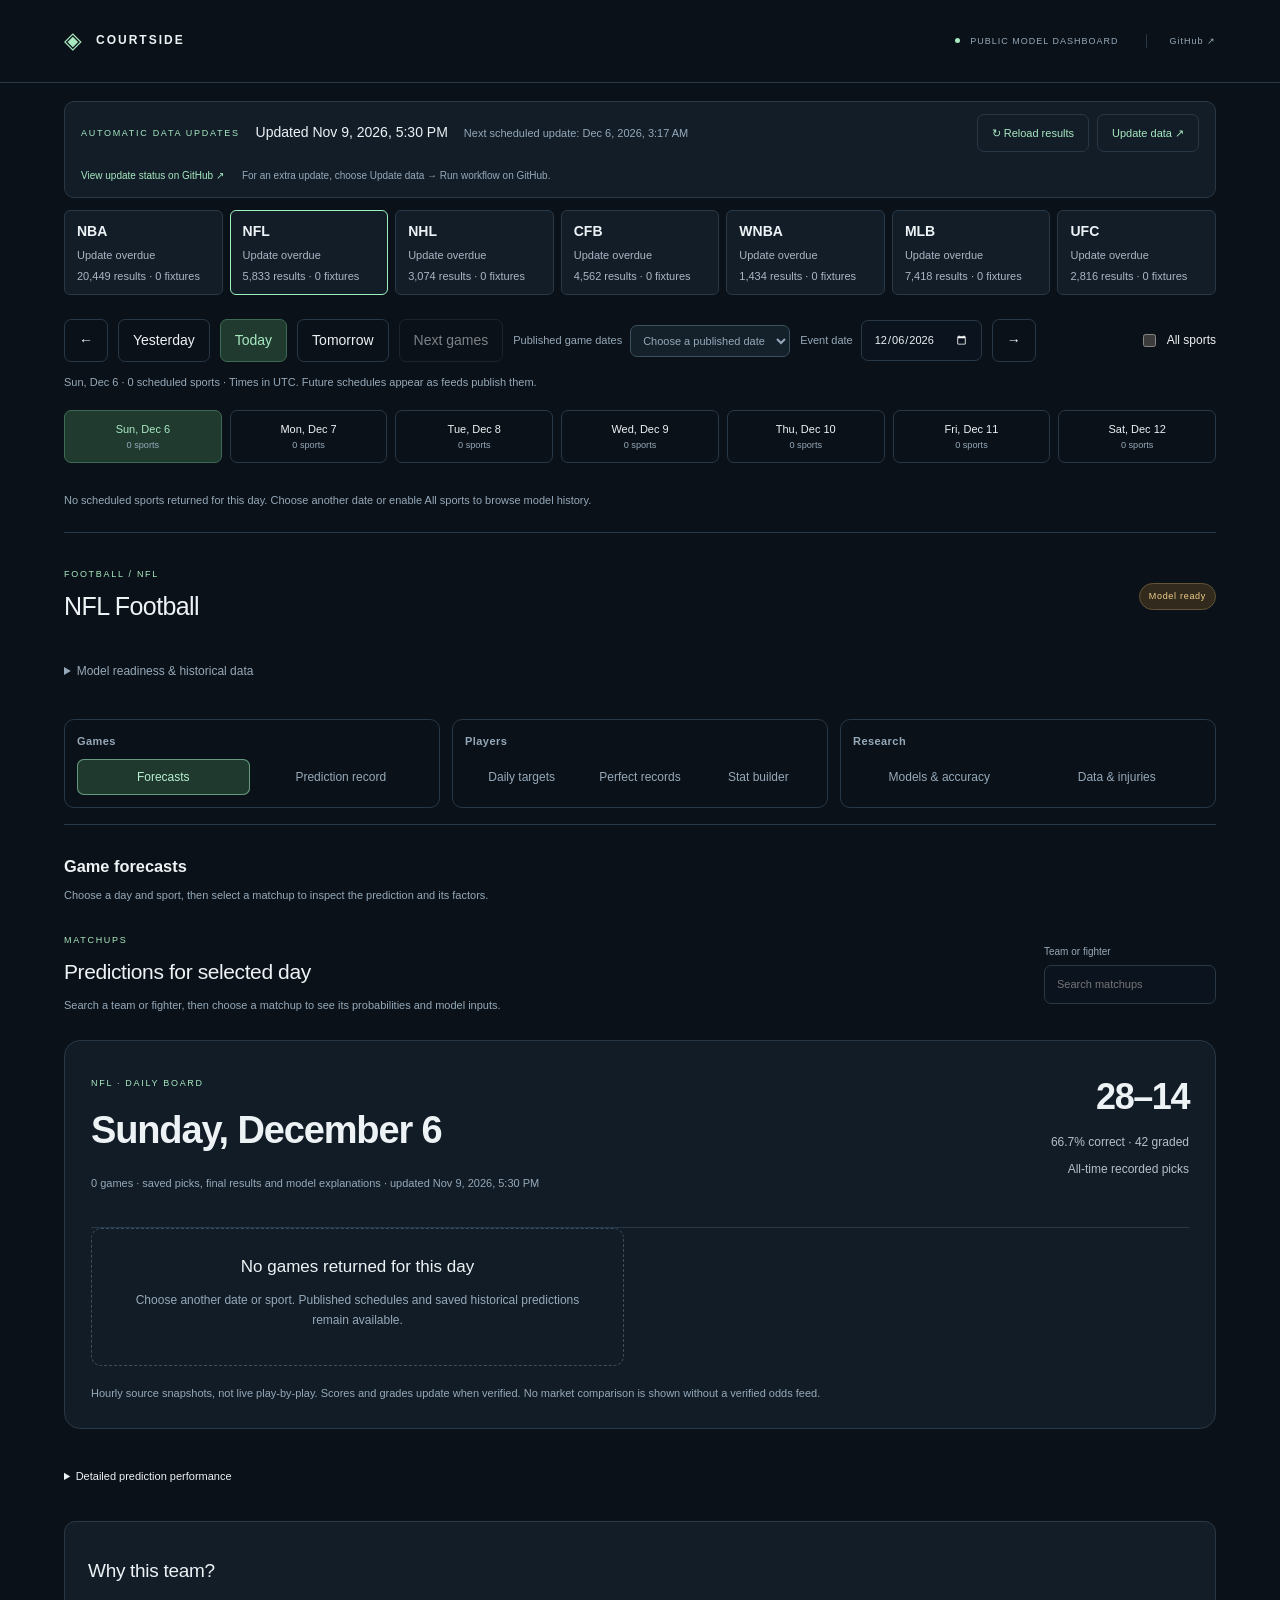
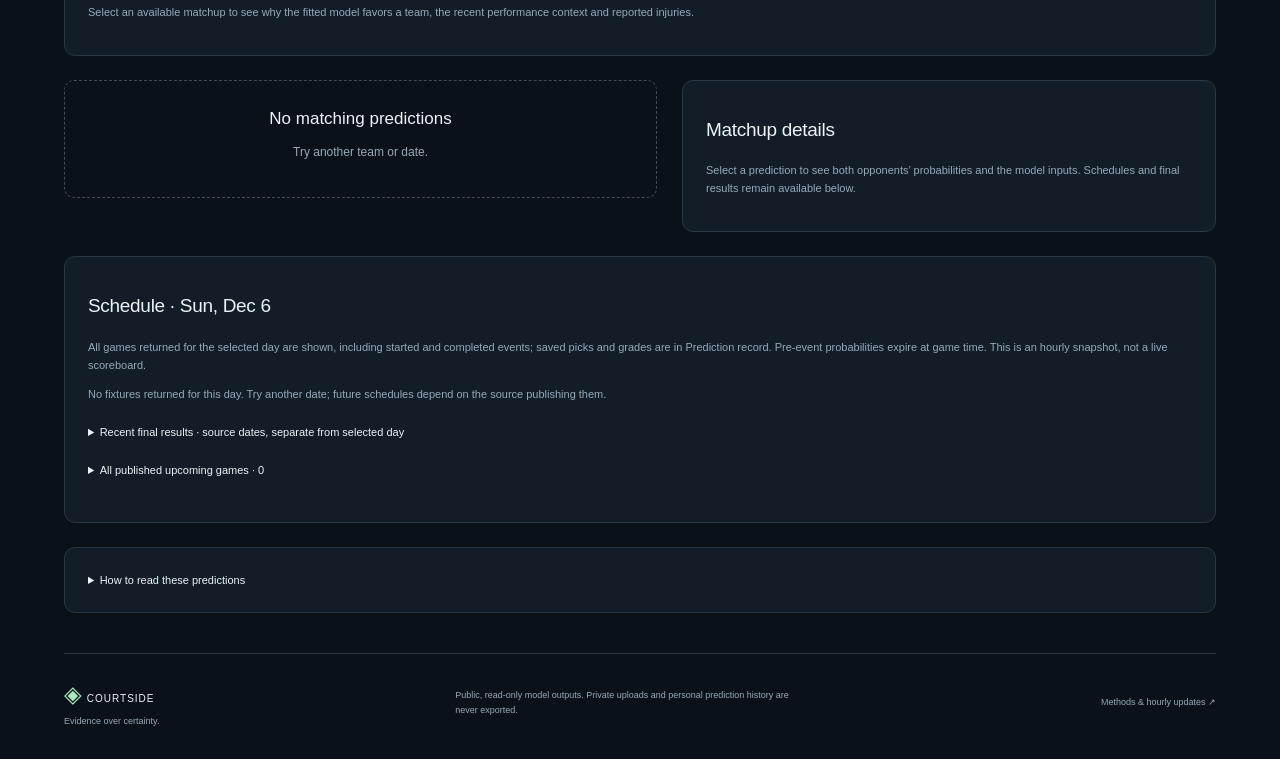
==== commit fedbd816: "Add faithful model explanations and a daily score-and-pick dashboard" ====
--- a/index.html
+++ b/index.html
@@ -1,20 +1,20 @@
 <!doctype html>
-<html lang="en"><head><meta charset="utf-8"><meta name="viewport" content="width=device-width,initial-scale=1"><meta name="description" content="Statistics-only sports forecasts, real historical data, model comparisons and transparent calibration."><meta http-equiv="Content-Security-Policy" content="default-src 'self'; script-src 'self'; style-src 'self'; connect-src 'self' https://api.github.com; img-src 'self' data:; object-src 'none'; base-uri 'self'"><link rel="icon" href="./web/icon.svg" type="image/svg+xml"><title>Courtside — Sports Prediction Lab</title><link rel="stylesheet" href="./web/style.css?v=slider-builder-v7"><script defer src="./web/record.js?v=slider-builder-v7"></script><script defer src="./web/prop-finder.js?v=slider-builder-v7"></script><script defer src="./web/app.js?v=slider-builder-v7"></script></head>
+<html lang="en"><head><meta charset="utf-8"><meta name="viewport" content="width=device-width,initial-scale=1"><meta name="description" content="Statistics-only sports forecasts, real historical data, model comparisons and transparent calibration."><meta http-equiv="Content-Security-Policy" content="default-src 'self'; script-src 'self'; style-src 'self'; connect-src 'self' https://api.github.com; img-src 'self' data: https://a.espncdn.com; object-src 'none'; base-uri 'self'"><link rel="icon" href="./web/icon.svg" type="image/svg+xml"><title>Courtside — Sports Prediction Lab</title><link rel="stylesheet" href="./web/style.css?v=scoreboard-interpretation-v9"><script defer src="./web/record.js?v=scoreboard-interpretation-v9"></script><script defer src="./web/prop-finder.js?v=scoreboard-interpretation-v9"></script><script defer src="./web/app.js?v=scoreboard-interpretation-v9"></script></head>
 <body><header class="topbar"><a class="brand" href="./"><span class="brandmark">◈</span><strong>COURTSIDE</strong><span class="brand-sub">PREDICTION LAB</span></a><div class="top-right"><span class="live-dot"></span> PUBLIC MODEL DASHBOARD <a href="https://github.com/cbegalla111/sportsMLmodel" target="_blank" rel="noopener">GitHub ↗</a></div></header>
 <main><section class="dashboard-header"><div class="update-card"><span class="small-caps">AUTOMATIC DATA UPDATES</span><strong id="updated">Loading…</strong><span id="refresh-detail">Checking schedule…</span><div class="refresh-actions"><button id="refresh" type="button" title="Reload the latest published results">↻ Reload results</button><a id="collect-data" class="action-link" href="https://github.com/cbegalla111/sportsMLmodel/actions/workflows/pages.yml" target="_blank" rel="noopener" title="Open GitHub and choose Run workflow">Update data ↗</a></div><div class="refresh-status"><a id="pipeline-status" href="https://github.com/cbegalla111/sportsMLmodel/actions/workflows/pages.yml" target="_blank" rel="noopener" aria-live="polite">Checking update status…</a><span>For an extra update, choose Update data → Run workflow on GitHub.</span></div></div></section>
 <section id="feed-overview" class="feed-overview" aria-label="All sport feed status"></section>
 <div id="error" class="alert" role="alert" hidden></div><div id="loading" class="loading">Loading real model outputs and historical validation…</div>
 <div id="dashboard" hidden><section class="day-browser" aria-label="Choose event day"><div class="day-controls"><button id="previous-day" type="button" aria-label="Previous day">←</button><button id="yesterday" type="button">Yesterday</button><button id="today" type="button">Today</button><button id="tomorrow" type="button">Tomorrow</button><button id="next-game-day" type="button">Next games</button><label class="calendar-label">Published game dates<select id="future-dates"></select></label><label class="calendar-label">Event date<input id="date-filter" type="date"></label><button id="next-day" type="button" aria-label="Next day">→</button><label class="all-sports-label"><input id="all-sports" type="checkbox"> All sports</label></div><p id="day-summary" class="muted" aria-live="polite"></p><div id="day-options" class="day-options" aria-label="Next seven days"></div></section><nav id="sports" class="sports" aria-label="Choose sport"></nav>
 <section class="league-heading"><div><p id="sport-kicker" class="eyebrow"></p><h2 id="sport-title"></h2><p id="sport-description" class="muted"></p></div><span id="readiness" class="tag"></span></section>
-<div id="freshness-alert" hidden></div><section id="model-status" class="panel compact-panel"></section>
-<section class="stats"><article><span class="small-caps">PUBLIC RESULTS</span><strong id="result-count">—</strong><small id="coverage">—</small></article><article><span class="small-caps">ACTIVE FORECASTS</span><strong id="forecast-count">—</strong><small>Selected day · pre-event only</small></article><article><span class="small-caps">BACKTEST ACCURACY</span><strong id="brier">—</strong><small id="test-sample">No evaluation available</small></article><article><span class="small-caps">LATEST RESULT</span><strong id="data-through">—</strong><small id="feed-note">No source connected</small></article></section>
+<div id="freshness-alert" hidden></div><details class="model-overview"><summary>Model readiness & historical data</summary><section id="model-status" class="panel compact-panel"></section>
+<section class="stats"><article><span class="small-caps">PUBLIC RESULTS</span><strong id="result-count">—</strong><small id="coverage">—</small></article><article><span class="small-caps">ACTIVE FORECASTS</span><strong id="forecast-count">—</strong><small>Selected day · pre-event only</small></article><article><span class="small-caps">BACKTEST ACCURACY</span><strong id="brier">—</strong><small id="test-sample">No evaluation available</small></article><article><span class="small-caps">LATEST RESULT</span><strong id="data-through">—</strong><small id="feed-note">No source connected</small></article></section></details>
 <nav class="view-tabs" aria-label="Dashboard section"><div class="tab-group"><span class="tab-group-label">Games</span><div><button class="selected" data-view="forecasts" type="button">Forecasts</button><button data-view="history" type="button">Prediction record</button></div></div><div class="tab-group"><span class="tab-group-label">Players</span><div><button data-view="finder" type="button">Daily targets</button><button data-view="perfect" type="button">Perfect records</button><button data-view="props" type="button">Stat builder</button></div></div><div class="tab-group"><span class="tab-group-label">Research</span><div><button data-view="models" type="button">Models & accuracy</button><button data-view="data" type="button">Data & injuries</button></div></div></nav><div class="section-guide"><h3 id="view-title">Game forecasts</h3><p id="view-description" class="muted"></p></div>
 <section id="view-forecasts" class="view"><div class="section-heading"><div><p class="eyebrow">MATCHUPS</p><h3 id="forecast-title">Predictions for selected day</h3><p class="muted">Search a team or fighter, then choose a matchup to see its probabilities and model inputs.</p></div><label class="date-filter">Team or fighter<input id="team-filter" type="search" placeholder="Search matchups"></label></div>
-<section id="record-overview" class="panel compact-panel" aria-label="Recent prediction results"></section><section id="why-content" class="panel limits-panel" aria-label="Why this team is favored"></section><div class="forecast-grid"><div><div id="matchups" class="matchup-list"></div><details id="withheld-details"><summary id="withheld-summary"></summary><div id="withheld-list"></div></details></div><aside id="matchup-detail" class="panel matchup-detail"></aside></div>
+<section id="daily-scoreboard" class="daily-scoreboard" aria-label="Daily games and saved picks"></section><details class="record-detail"><summary>Detailed prediction performance</summary><section id="record-overview" class="panel compact-panel" aria-label="Recent prediction results"></section></details><section id="why-content" class="panel limits-panel" aria-label="Why this team is favored"></section><div class="forecast-grid"><div><div id="matchups" class="matchup-list"></div><details id="withheld-details"><summary id="withheld-summary"></summary><div id="withheld-list"></div></details></div><aside id="matchup-detail" class="panel matchup-detail"></aside></div>
 <section id="day-history" class="panel limits-panel" hidden></section><section id="schedule-content" class="panel limits-panel"></section><details class="panel limits-panel"><summary>How to read these predictions</summary><p id="outcome-rules"></p><div class="missing-inputs"><span>Injuries <b>See matchup report</b></span><span>Starters / lineups <b>Unconfirmed</b></span><span>Market features <b>Excluded</b></span></div><p class="muted">These are limited result-history baselines. No props, parlays, guaranteed outcomes, or game-specific confidence intervals are fabricated.</p></details></section>
 <section id="view-history" class="view" hidden><div class="prop-controls"><label>Record period<select id="record-period"><option value="7">Last 7 days</option><option value="30">Last 30 days</option><option value="0">All recorded games</option></select></label></div><div id="history-content" class="panel"></div></section>
 <section id="view-finder" class="view" hidden><div class="panel"><h3>Today’s stat targets</h3><p class="muted">Choose a hit rate and how many targets to show across today’s games. Started games stay visible as historical research.</p><div class="prop-controls daily-primary"><label>Sport<select id="finder-sport"><option value="all">All sports</option><option>NBA</option><option>NFL</option><option>MLB</option><option>NHL</option><option>WNBA</option></select></label><label>Game<select id="finder-game"></select></label><label>Show targets<input id="finder-count" type="number" min="1" step="1" value="10"></label><label>Historical hit rate<select id="finder-min"><option value="0.6">60%</option><option value="0.65">65%</option><option value="0.7">70%</option><option value="0.75">75%</option><option value="0.8">80%</option><option value="0.85">85%</option><option value="0.9" selected>90%</option><option value="0.95">95%</option><option value="1">100%</option></select></label><label>Player search<input id="finder-player-search" type="search" placeholder="Any player (optional)"></label></div><details class="prop-advanced"><summary>More filters <span>History window, statistic and perfect records</span></summary><div class="prop-controls"><label>History window<select id="finder-sample"><option value="5">Last 5 · limited evidence</option><option value="10" selected>Last 10</option><option value="20">Last 20</option></select></label><label>Statistic<select id="finder-market"><option value="all">All statistics</option></select></label><label class="all-sports-label"><input id="finder-perfect" type="checkbox"> Only 100% observed hit rates</label></div></details><div class="prop-actions"><button id="finder-run" type="button">Find targets</button><button id="finder-all" type="button">Show all qualifying</button><span>Uses today’s full schedule</span></div><p id="finder-summary" aria-live="polite"></p><div id="finder-results"></div></div><details class="panel limits-panel"><summary>How stat targets are calculated</summary><p>For each player and statistic, sort the selected last 5, 10 or 20 collected values from highest to lowest. Require at least ceil(hit rate × sample size) appearances at or above a target, then select the highest value that meets that requirement. Equality counts as a hit. For example, at 90% across 10 games, the ninth-highest value is the target; ties can raise its observed hit rate above 90%.</p><p>Targets come directly from observed values, rather than a sportsbook line catalog. The full history window is required. Missing statistics and future observations are excluded; missing appearances can affect the record. A 90% historical hit rate is not a validated 90% chance for the next game. Zero or negative targets are shown when the data support no higher total.</p><p>Ranking uses the historical evidence lower bound, then a shrunk consistency estimate. These remain descriptive summaries after searching many statistics. Fresh player data and injury coverage are required; uncertain or unavailable players are excluded. Opponent effects, minutes and starters are unconfirmed. Results include the original game values for inspection. Multiple props can be correlated.</p></details><section class="panel limits-panel"><h3>Your shortlist</h3><div id="finder-shortlist"></div></section></section>
 <section id="view-perfect" class="view" hidden><div class="panel"><h3>100% observed prop hit rates · all teams</h3><p class="muted">Scan every collected player across teams. No team or matchup selection required; the event date above does not limit this historical scan. Each result hit in every one of the selected last 5, 10 or 20 collected appearances.</p><div class="prop-controls"><label>Sport<select id="perfect-sport"><option value="all">All sports</option><option>NBA</option><option>NFL</option><option>MLB</option><option>NHL</option><option>WNBA</option></select></label><label>Sample window<select id="perfect-sample"><option value="5">Last 5 · small sample</option><option value="10" selected>Last 10</option><option value="20">Last 20</option></select></label><label>Side<select id="perfect-side"><option value="both">Over and under</option><option value="over">Over</option><option value="under">Under</option></select></label><label>Statistic<select id="perfect-market"><option value="all">All statistics</option></select></label><label>Player search<input id="perfect-search" type="search" placeholder="Search player name"></label></div><p id="perfect-summary" aria-live="polite"></p><p class="muted">100% describes collected history, not a guaranteed future result. Missing appearances may affect rates. Lines are research thresholds, not verified sportsbook offers. Availability is shown separately and does not certify a player will participate.</p><div id="perfect-results"></div><button id="perfect-more" type="button" hidden>Show 50 more</button></div></section><section id="view-props" class="view" hidden><div class="panel"><h3>Player stat builder</h3><p class="muted">Drag the target to see exactly how often a player reached it. Choose a historical hit-rate preset or enter your own positive target.</p><div class="prop-controls"><label>Sport<select id="prop-sport"><option>NBA</option><option>MLB</option><option>NFL</option><option>NHL</option><option>WNBA</option></select></label><label>Player search<input id="prop-search" type="search" placeholder="Search player or team"></label><label>Player<select id="prop-player"></select></label><label>Statistic<select id="prop-market"></select></label><label>Line<input id="prop-line" type="number" min="0.5" step="0.5" placeholder="Enter offered line"></label><label>Side<select id="prop-side"><option value="at least">At least (inclusive)</option><option value="over">Over</option><option value="under">Under</option></select></label><label>History window<select id="prop-window"><option value="5">Last 5</option><option value="10" selected>Last 10</option><option value="20">Last 20</option></select></label><button id="prop-add" type="button">Save to shortlist</button></div><section class="stat-slider-panel" aria-label="Adjust player statistic target"><div class="stat-slider-heading"><label for="prop-slider">Drag to change the target</label><output id="prop-slider-value" for="prop-slider prop-line"></output></div><input id="prop-slider" type="range" min="0.5" max="50" step="0.5" value="20" aria-describedby="prop-slider-feedback"><p id="prop-slider-feedback" aria-live="polite"></p><div class="prop-actions"><button type="button" data-prop-target="0.8">80% historical target</button><button type="button" data-prop-target="0.9">90% historical target</button><button type="button" data-prop-target="1">100% historical target</button></div><p class="muted">Moving the slider updates observed hits immediately. Presets use collected appearances, not a guaranteed chance in the next game. Searching many targets can overstate apparent consistency.</p></section><div id="prop-results" aria-live="polite"></div></div><section class="panel limits-panel"><h3>Parlay research shortlist</h3><p class="muted">Saved on this browser. Same-game and same-player legs can be correlated. Multiplying historical hit rates does not estimate a parlay’s chance of winning. Confirm the offered line, price, active roster and settlement rules.</p><div id="prop-shortlist"></div></section><section class="panel limits-panel"><h3>Research methods & sources</h3><p>Use rolling game logs, sample sizes, role and playing-time context, and chronological testing. Streaks alone do not demonstrate a betting edge. Missing appearances are excluded, not scored as losses or zeros. Integer-line ties are shown as pushes, although platform settlement rules vary.</p><p><a href="https://github.com/swar/nba_api" target="_blank" rel="noopener">nba_api: NBA statistics endpoints ↗</a> · <a href="https://the-odds-api.com/sports-odds-data/betting-markets.html" target="_blank" rel="noopener">The Odds API: player market definitions ↗</a> · <a href="https://www.statsmodels.org/stable/generated/statsmodels.stats.proportion.proportion_confint.html" target="_blank" rel="noopener">Binomial interval methods ↗</a> · <a href="https://www.itl.nist.gov/div898/handbook/prc/section2/prc241.htm" target="_blank" rel="noopener">NIST: Wilson interval guidance ↗</a> · <a href="https://numpy.org/doc/stable/reference/generated/numpy.quantile.html" target="_blank" rel="noopener">Empirical quantile methods ↗</a></p></section></section>
 <section id="view-models" class="view" hidden><div id="model-content"></div></section>
 <section id="view-data" class="view" hidden><div id="data-content"></div></section>
-<footer><div><span class="brandmark">◈</span> COURTSIDE <span>Evidence over certainty.</span></div><p>Public, read-only model outputs. Private uploads and personal prediction history are never exported.</p><a href="https://github.com/cbegalla111/sportsMLmodel/blob/main/docs/PAGES.md" target="_blank" rel="noopener">Methods & hourly updates ↗</a></footer></div></main></body></html>
+<footer><div><span class="brandmark">◈</span> COURTSIDE <span>Evidence over certainty.</span></div><p>Public, read-only model outputs. Private uploads and personal prediction history are never exported.</p><a href="https://github.com/cbegalla111/sportsMLmodel/blob/main/docs/PAGES.md" target="_blank" rel="noopener">Methods & hourly updates ↗</a></footer></div></main><dialog id="game-inspector" class="game-inspector"><button id="close-inspector" type="button" aria-label="Close game explanation">Close ✕</button><div id="game-inspector-content"></div></dialog></body></html>
--- a/web/style.css
+++ b/web/style.css
@@ -21,3 +21,9 @@
 .tab-group>div{display:grid;grid-template-columns:repeat(2,minmax(0,1fr));gap:5px}.tab-group:nth-child(2)>div{grid-template-columns:repeat(3,minmax(0,1fr))}.view-tabs button{margin:0;min-width:0;text-align:center;font-size:12px;line-height:1.35;border-bottom:0!important}.tab-group-label{font-weight:600;letter-spacing:.04em}.view-tabs button.selected{box-shadow:inset 0 0 0 1px #659a7e}.daily-primary{display:grid;grid-template-columns:1fr 2fr 1fr 1fr;gap:16px}.daily-primary label{min-width:0;max-width:none}.daily-primary label:last-child{grid-column:1/-1;max-width:420px}.daily-primary input,.daily-primary select{width:100%;max-width:none;box-sizing:border-box}.prop-advanced{border:1px solid var(--line);border-radius:8px;padding:12px 16px}.prop-advanced summary{font-size:13px;cursor:pointer}.prop-advanced summary span{margin-left:12px;color:var(--muted);font-size:11px}.prop-advanced .prop-controls{margin-bottom:4px}.prop-advanced input[type=checkbox]{width:18px;height:18px}.prop-advanced .all-sports-label{display:flex;flex-direction:row;align-items:center;gap:10px;min-height:40px}.prop-actions{display:flex;align-items:center;flex-wrap:wrap;gap:10px;margin:18px 0}.prop-actions span{font-size:11px;color:var(--muted);margin-left:auto}.prop-actions button:first-child{background:#20392e;border-color:#659a7e;color:#b6efd0}#finder-summary{padding:14px 0;border-top:1px solid var(--line);font-size:13px;line-height:1.6}.finder-card .card-foot{align-items:start}.finder-card .card-foot strong{font-size:12px}@media(max-width:1000px){.view-tabs{grid-template-columns:1fr}.tab-group{display:grid;grid-template-columns:75px 1fr;align-items:center}.tab-group-label{margin:0}.tab-group>div,.tab-group:nth-child(2)>div{grid-template-columns:repeat(3,minmax(0,1fr))}.daily-primary{grid-template-columns:1fr 1fr}}@media(max-width:600px){.tab-group{grid-template-columns:1fr;gap:10px}.view-tabs button{font-size:11px;padding:10px 5px}.daily-primary{gap:12px}.daily-primary label{width:auto}.daily-primary label:nth-child(2),.daily-primary label:last-child{grid-column:1/-1;max-width:none}.prop-advanced summary span{display:block;margin:6px 0 0 16px}.prop-actions span{width:100%;margin:0}.prop-actions button{flex:1}}
 
 .stat-slider-panel{background:#0d1820;border:1px solid var(--line);border-radius:12px;padding:20px;margin:20px 0}.stat-slider-heading{display:flex;align-items:center;justify-content:space-between;flex-wrap:wrap;gap:12px}.stat-slider-heading output{font-size:24px;font-weight:700;color:var(--green)}#prop-slider{display:block;width:100%;height:36px;margin:16px 0;accent-color:#a5e8c5;cursor:ew-resize;touch-action:pan-y}.stat-game-chart{display:grid;gap:8px;margin:20px 0}.stat-game-row{display:grid;grid-template-columns:85px minmax(0,1fr) 40px;align-items:center;gap:10px}.stat-bar-track{background:#17242e;border-radius:5px;min-width:0}.stat-bar{display:block;background:#385a49;min-width:25px;padding:5px 7px;box-sizing:border-box;border-radius:5px;font-size:12px}.stat-bar.miss{background:#674242}.stat-bar.push{background:#525568}@media(max-width:600px){.stat-slider-panel{padding:14px}.stat-game-row{grid-template-columns:65px minmax(0,1fr) 35px;gap:6px}.stat-game-row small{font-size:10px}}
+
+.driver-list{display:grid;gap:12px;margin:16px 0}.driver-card{padding:16px;border:1px solid var(--line);border-radius:9px;background:#0e1921}.driver-card p{line-height:1.65;margin:10px 0 0}.driver-heading{display:flex;justify-content:space-between;align-items:start;gap:12px;flex-wrap:wrap}.driver-heading span{color:#b6efd0;font-size:13px}.interpretation>h4{font-size:18px}.technical-factors{margin:20px 0}.technical-factors summary{cursor:pointer;padding:10px 0}@media(max-width:600px){.driver-card{padding:12px}.driver-heading span{width:100%}}
+
+.daily-scoreboard{margin:20px 0 26px;background:#121c26;border:1px solid var(--line);border-radius:16px;padding:26px}.scoreboard-heading{display:flex;justify-content:space-between;align-items:start;gap:24px;padding-bottom:24px;border-bottom:1px solid var(--line)}.scoreboard-heading h2{font-size:clamp(24px,3vw,38px);margin:8px 0 12px;letter-spacing:-.03em}.scoreboard-record{display:flex;flex-direction:column;gap:7px;text-align:right;min-width:155px}.scoreboard-record strong{font-size:36px;letter-spacing:-.04em}.scoreboard-record span,.scoreboard-record small{font-size:12px;color:#b2bfcb}.board-games{display:grid;grid-template-columns:repeat(2,minmax(0,1fr));column-gap:32px}.board-game{padding:26px 0;border-bottom:1px solid var(--line);min-width:0}.board-status{display:flex;justify-content:space-between;gap:12px;font-size:12px;color:#afbecb;margin-bottom:20px}.pick-badge.correct{color:#78d9aa}.pick-badge.incorrect{color:#f08b88}.board-matchup{display:grid;grid-template-columns:minmax(0,1fr) auto minmax(0,1fr);gap:12px;align-items:center}.board-team{display:flex;align-items:center;gap:9px;min-width:0}.board-team.home{flex-direction:row-reverse;text-align:right}.team-badge{position:relative;width:38px;height:38px;flex-shrink:0;display:grid;place-items:center;background:#22313d;border-radius:50%;font-size:10px;font-weight:700}.team-badge img{position:absolute;inset:0;width:38px;height:38px;object-fit:contain;background:#121c26}.board-team-name{font-size:12px;font-weight:600;line-height:1.4;overflow-wrap:anywhere}.board-score{display:flex;align-items:center;gap:9px;font-variant-numeric:tabular-nums}.board-score strong{font-size:27px}.board-score>span{color:var(--muted)}.board-prob-labels{display:flex;justify-content:space-between;margin:20px 0 9px;font-size:13px;font-variant-numeric:tabular-nums}.board-prob-track{height:10px;border-radius:3px;background:#8b6e8e;overflow:hidden}.board-prob-track>span{display:block;height:100%;background:#3d96d5;border-right:3px solid #d9e5ee;box-sizing:border-box}.board-footer{display:flex;align-items:center;justify-content:space-between;gap:12px;flex-wrap:wrap;margin-top:12px}.board-footer>span{font-size:10px;color:var(--muted);line-height:1.5}.board-footer button{padding:7px 10px;font-size:11px}.board-note{font-size:11px;margin:18px 0 0}.record-detail>summary{cursor:pointer;padding:12px 0}.game-inspector{background:#14202a;color:#e0e9ef;border:1px solid #354653;border-radius:18px;width:min(760px,calc(100% - 32px));max-height:85vh;padding:24px;box-sizing:border-box}.game-inspector::backdrop{background:rgba(0,0,0,.65)}#close-inspector{display:block;margin-left:auto;position:sticky;top:0;z-index:1;background:#233440}.game-inspector h3{margin-top:16px}@media(max-width:850px){.board-games{grid-template-columns:1fr}.daily-scoreboard{padding:20px}.scoreboard-heading{flex-direction:column;gap:16px}.scoreboard-record{text-align:left}.scoreboard-record strong{font-size:32px}.board-team-name{font-size:13px}}@media(max-width:450px){.daily-scoreboard{padding:16px}.board-matchup{gap:7px}.board-team{flex-direction:column;align-items:start;gap:7px}.board-team.home{flex-direction:column;align-items:end}.board-team-name{font-size:11px}.board-score strong{font-size:25px}.board-status{font-size:11px}.game-inspector{width:100%;max-height:88vh;margin:auto 0 0;border-radius:20px 20px 0 0;padding:18px}}
+
+.team-badge img{background:transparent}.model-overview{margin:12px 0}.model-overview>summary{cursor:pointer;font-size:12px;padding:10px 0;color:var(--muted)}.model-overview[open]>summary{margin-bottom:12px}@media(max-width:650px){.tab-group{display:grid;grid-template-columns:62px minmax(0,1fr);gap:8px;padding:8px}.tab-group-label{font-size:10px}.view-tabs button{padding:9px 4px;font-size:10px}.tab-group>div,.tab-group:nth-child(2)>div{gap:4px}}
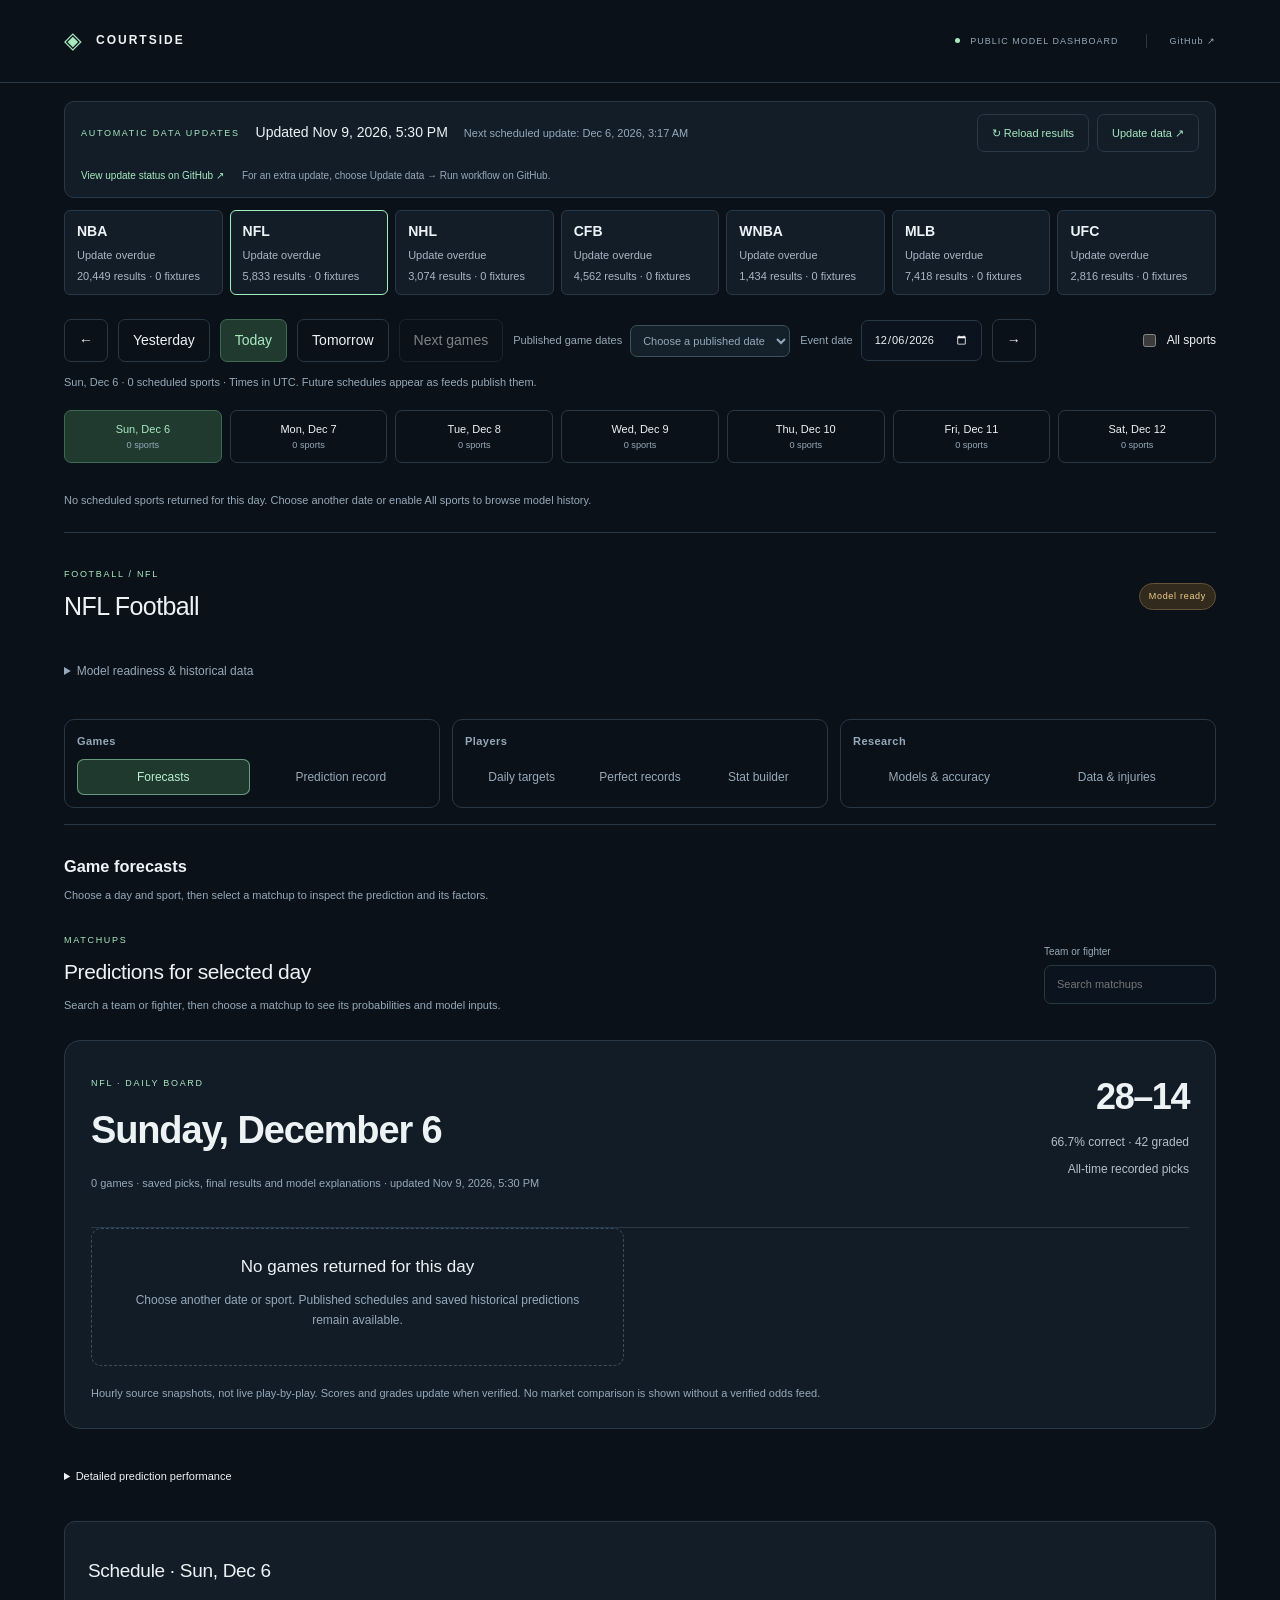
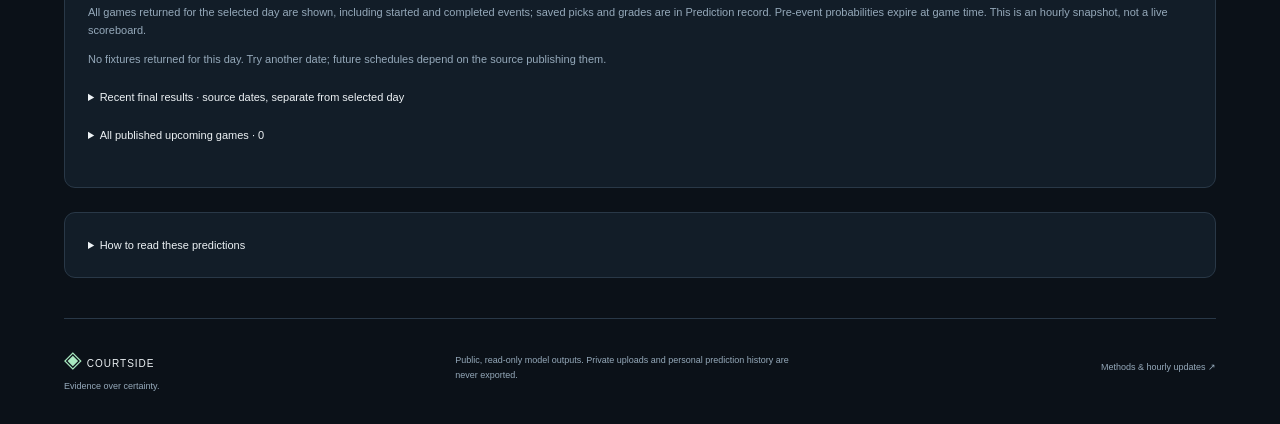
==== commit a1029ef6: "Unify matchup probabilities and add tabbed game data access" ====
--- a/index.html
+++ b/index.html
@@ -1,5 +1,5 @@
 <!doctype html>
-<html lang="en"><head><meta charset="utf-8"><meta name="viewport" content="width=device-width,initial-scale=1"><meta name="description" content="Statistics-only sports forecasts, real historical data, model comparisons and transparent calibration."><meta http-equiv="Content-Security-Policy" content="default-src 'self'; script-src 'self'; style-src 'self'; connect-src 'self' https://api.github.com; img-src 'self' data: https://a.espncdn.com; object-src 'none'; base-uri 'self'"><link rel="icon" href="./web/icon.svg" type="image/svg+xml"><title>Courtside — Sports Prediction Lab</title><link rel="stylesheet" href="./web/style.css?v=scoreboard-interpretation-v9"><script defer src="./web/record.js?v=scoreboard-interpretation-v9"></script><script defer src="./web/prop-finder.js?v=scoreboard-interpretation-v9"></script><script defer src="./web/app.js?v=scoreboard-interpretation-v9"></script></head>
+<html lang="en"><head><meta charset="utf-8"><meta name="viewport" content="width=device-width,initial-scale=1"><meta name="description" content="Statistics-only sports forecasts, real historical data, model comparisons and transparent calibration."><meta http-equiv="Content-Security-Policy" content="default-src 'self'; script-src 'self'; style-src 'self'; connect-src 'self' https://api.github.com; img-src 'self' data: https://a.espncdn.com; object-src 'none'; base-uri 'self'"><link rel="icon" href="./web/icon.svg" type="image/svg+xml"><title>Courtside — Sports Prediction Lab</title><link rel="stylesheet" href="./web/style.css?v=unified-matchup-v10"><script defer src="./web/record.js?v=unified-matchup-v10"></script><script defer src="./web/prop-finder.js?v=unified-matchup-v10"></script><script defer src="./web/app.js?v=unified-matchup-v10"></script></head>
 <body><header class="topbar"><a class="brand" href="./"><span class="brandmark">◈</span><strong>COURTSIDE</strong><span class="brand-sub">PREDICTION LAB</span></a><div class="top-right"><span class="live-dot"></span> PUBLIC MODEL DASHBOARD <a href="https://github.com/cbegalla111/sportsMLmodel" target="_blank" rel="noopener">GitHub ↗</a></div></header>
 <main><section class="dashboard-header"><div class="update-card"><span class="small-caps">AUTOMATIC DATA UPDATES</span><strong id="updated">Loading…</strong><span id="refresh-detail">Checking schedule…</span><div class="refresh-actions"><button id="refresh" type="button" title="Reload the latest published results">↻ Reload results</button><a id="collect-data" class="action-link" href="https://github.com/cbegalla111/sportsMLmodel/actions/workflows/pages.yml" target="_blank" rel="noopener" title="Open GitHub and choose Run workflow">Update data ↗</a></div><div class="refresh-status"><a id="pipeline-status" href="https://github.com/cbegalla111/sportsMLmodel/actions/workflows/pages.yml" target="_blank" rel="noopener" aria-live="polite">Checking update status…</a><span>For an extra update, choose Update data → Run workflow on GitHub.</span></div></div></section>
 <section id="feed-overview" class="feed-overview" aria-label="All sport feed status"></section>
@@ -10,8 +10,7 @@
 <section class="stats"><article><span class="small-caps">PUBLIC RESULTS</span><strong id="result-count">—</strong><small id="coverage">—</small></article><article><span class="small-caps">ACTIVE FORECASTS</span><strong id="forecast-count">—</strong><small>Selected day · pre-event only</small></article><article><span class="small-caps">BACKTEST ACCURACY</span><strong id="brier">—</strong><small id="test-sample">No evaluation available</small></article><article><span class="small-caps">LATEST RESULT</span><strong id="data-through">—</strong><small id="feed-note">No source connected</small></article></section></details>
 <nav class="view-tabs" aria-label="Dashboard section"><div class="tab-group"><span class="tab-group-label">Games</span><div><button class="selected" data-view="forecasts" type="button">Forecasts</button><button data-view="history" type="button">Prediction record</button></div></div><div class="tab-group"><span class="tab-group-label">Players</span><div><button data-view="finder" type="button">Daily targets</button><button data-view="perfect" type="button">Perfect records</button><button data-view="props" type="button">Stat builder</button></div></div><div class="tab-group"><span class="tab-group-label">Research</span><div><button data-view="models" type="button">Models & accuracy</button><button data-view="data" type="button">Data & injuries</button></div></div></nav><div class="section-guide"><h3 id="view-title">Game forecasts</h3><p id="view-description" class="muted"></p></div>
 <section id="view-forecasts" class="view"><div class="section-heading"><div><p class="eyebrow">MATCHUPS</p><h3 id="forecast-title">Predictions for selected day</h3><p class="muted">Search a team or fighter, then choose a matchup to see its probabilities and model inputs.</p></div><label class="date-filter">Team or fighter<input id="team-filter" type="search" placeholder="Search matchups"></label></div>
-<section id="daily-scoreboard" class="daily-scoreboard" aria-label="Daily games and saved picks"></section><details class="record-detail"><summary>Detailed prediction performance</summary><section id="record-overview" class="panel compact-panel" aria-label="Recent prediction results"></section></details><section id="why-content" class="panel limits-panel" aria-label="Why this team is favored"></section><div class="forecast-grid"><div><div id="matchups" class="matchup-list"></div><details id="withheld-details"><summary id="withheld-summary"></summary><div id="withheld-list"></div></details></div><aside id="matchup-detail" class="panel matchup-detail"></aside></div>
-<section id="day-history" class="panel limits-panel" hidden></section><section id="schedule-content" class="panel limits-panel"></section><details class="panel limits-panel"><summary>How to read these predictions</summary><p id="outcome-rules"></p><div class="missing-inputs"><span>Injuries <b>See matchup report</b></span><span>Starters / lineups <b>Unconfirmed</b></span><span>Market features <b>Excluded</b></span></div><p class="muted">These are limited result-history baselines. No props, parlays, guaranteed outcomes, or game-specific confidence intervals are fabricated.</p></details></section>
+<section id="daily-scoreboard" class="daily-scoreboard" aria-label="Daily games and saved picks"></section><details class="record-detail"><summary>Detailed prediction performance</summary><section id="record-overview" class="panel compact-panel" aria-label="Recent prediction results"></section></details><details id="withheld-details"><summary id="withheld-summary"></summary><div id="withheld-list"></div></details><section id="day-history" class="panel limits-panel" hidden></section><section id="schedule-content" class="panel limits-panel"></section><details class="panel limits-panel"><summary>How to read these predictions</summary><p id="outcome-rules"></p><div class="missing-inputs"><span>Injuries <b>See matchup report</b></span><span>Starters / lineups <b>Unconfirmed</b></span><span>Market features <b>Excluded</b></span></div><p class="muted">These are limited result-history baselines. No props, parlays, guaranteed outcomes, or game-specific confidence intervals are fabricated.</p></details></section>
 <section id="view-history" class="view" hidden><div class="prop-controls"><label>Record period<select id="record-period"><option value="7">Last 7 days</option><option value="30">Last 30 days</option><option value="0">All recorded games</option></select></label></div><div id="history-content" class="panel"></div></section>
 <section id="view-finder" class="view" hidden><div class="panel"><h3>Today’s stat targets</h3><p class="muted">Choose a hit rate and how many targets to show across today’s games. Started games stay visible as historical research.</p><div class="prop-controls daily-primary"><label>Sport<select id="finder-sport"><option value="all">All sports</option><option>NBA</option><option>NFL</option><option>MLB</option><option>NHL</option><option>WNBA</option></select></label><label>Game<select id="finder-game"></select></label><label>Show targets<input id="finder-count" type="number" min="1" step="1" value="10"></label><label>Historical hit rate<select id="finder-min"><option value="0.6">60%</option><option value="0.65">65%</option><option value="0.7">70%</option><option value="0.75">75%</option><option value="0.8">80%</option><option value="0.85">85%</option><option value="0.9" selected>90%</option><option value="0.95">95%</option><option value="1">100%</option></select></label><label>Player search<input id="finder-player-search" type="search" placeholder="Any player (optional)"></label></div><details class="prop-advanced"><summary>More filters <span>History window, statistic and perfect records</span></summary><div class="prop-controls"><label>History window<select id="finder-sample"><option value="5">Last 5 · limited evidence</option><option value="10" selected>Last 10</option><option value="20">Last 20</option></select></label><label>Statistic<select id="finder-market"><option value="all">All statistics</option></select></label><label class="all-sports-label"><input id="finder-perfect" type="checkbox"> Only 100% observed hit rates</label></div></details><div class="prop-actions"><button id="finder-run" type="button">Find targets</button><button id="finder-all" type="button">Show all qualifying</button><span>Uses today’s full schedule</span></div><p id="finder-summary" aria-live="polite"></p><div id="finder-results"></div></div><details class="panel limits-panel"><summary>How stat targets are calculated</summary><p>For each player and statistic, sort the selected last 5, 10 or 20 collected values from highest to lowest. Require at least ceil(hit rate × sample size) appearances at or above a target, then select the highest value that meets that requirement. Equality counts as a hit. For example, at 90% across 10 games, the ninth-highest value is the target; ties can raise its observed hit rate above 90%.</p><p>Targets come directly from observed values, rather than a sportsbook line catalog. The full history window is required. Missing statistics and future observations are excluded; missing appearances can affect the record. A 90% historical hit rate is not a validated 90% chance for the next game. Zero or negative targets are shown when the data support no higher total.</p><p>Ranking uses the historical evidence lower bound, then a shrunk consistency estimate. These remain descriptive summaries after searching many statistics. Fresh player data and injury coverage are required; uncertain or unavailable players are excluded. Opponent effects, minutes and starters are unconfirmed. Results include the original game values for inspection. Multiple props can be correlated.</p></details><section class="panel limits-panel"><h3>Your shortlist</h3><div id="finder-shortlist"></div></section></section>
 <section id="view-perfect" class="view" hidden><div class="panel"><h3>100% observed prop hit rates · all teams</h3><p class="muted">Scan every collected player across teams. No team or matchup selection required; the event date above does not limit this historical scan. Each result hit in every one of the selected last 5, 10 or 20 collected appearances.</p><div class="prop-controls"><label>Sport<select id="perfect-sport"><option value="all">All sports</option><option>NBA</option><option>NFL</option><option>MLB</option><option>NHL</option><option>WNBA</option></select></label><label>Sample window<select id="perfect-sample"><option value="5">Last 5 · small sample</option><option value="10" selected>Last 10</option><option value="20">Last 20</option></select></label><label>Side<select id="perfect-side"><option value="both">Over and under</option><option value="over">Over</option><option value="under">Under</option></select></label><label>Statistic<select id="perfect-market"><option value="all">All statistics</option></select></label><label>Player search<input id="perfect-search" type="search" placeholder="Search player name"></label></div><p id="perfect-summary" aria-live="polite"></p><p class="muted">100% describes collected history, not a guaranteed future result. Missing appearances may affect rates. Lines are research thresholds, not verified sportsbook offers. Availability is shown separately and does not certify a player will participate.</p><div id="perfect-results"></div><button id="perfect-more" type="button" hidden>Show 50 more</button></div></section><section id="view-props" class="view" hidden><div class="panel"><h3>Player stat builder</h3><p class="muted">Drag the target to see exactly how often a player reached it. Choose a historical hit-rate preset or enter your own positive target.</p><div class="prop-controls"><label>Sport<select id="prop-sport"><option>NBA</option><option>MLB</option><option>NFL</option><option>NHL</option><option>WNBA</option></select></label><label>Player search<input id="prop-search" type="search" placeholder="Search player or team"></label><label>Player<select id="prop-player"></select></label><label>Statistic<select id="prop-market"></select></label><label>Line<input id="prop-line" type="number" min="0.5" step="0.5" placeholder="Enter offered line"></label><label>Side<select id="prop-side"><option value="at least">At least (inclusive)</option><option value="over">Over</option><option value="under">Under</option></select></label><label>History window<select id="prop-window"><option value="5">Last 5</option><option value="10" selected>Last 10</option><option value="20">Last 20</option></select></label><button id="prop-add" type="button">Save to shortlist</button></div><section class="stat-slider-panel" aria-label="Adjust player statistic target"><div class="stat-slider-heading"><label for="prop-slider">Drag to change the target</label><output id="prop-slider-value" for="prop-slider prop-line"></output></div><input id="prop-slider" type="range" min="0.5" max="50" step="0.5" value="20" aria-describedby="prop-slider-feedback"><p id="prop-slider-feedback" aria-live="polite"></p><div class="prop-actions"><button type="button" data-prop-target="0.8">80% historical target</button><button type="button" data-prop-target="0.9">90% historical target</button><button type="button" data-prop-target="1">100% historical target</button></div><p class="muted">Moving the slider updates observed hits immediately. Presets use collected appearances, not a guaranteed chance in the next game. Searching many targets can overstate apparent consistency.</p></section><div id="prop-results" aria-live="polite"></div></div><section class="panel limits-panel"><h3>Parlay research shortlist</h3><p class="muted">Saved on this browser. Same-game and same-player legs can be correlated. Multiplying historical hit rates does not estimate a parlay’s chance of winning. Confirm the offered line, price, active roster and settlement rules.</p><div id="prop-shortlist"></div></section><section class="panel limits-panel"><h3>Research methods & sources</h3><p>Use rolling game logs, sample sizes, role and playing-time context, and chronological testing. Streaks alone do not demonstrate a betting edge. Missing appearances are excluded, not scored as losses or zeros. Integer-line ties are shown as pushes, although platform settlement rules vary.</p><p><a href="https://github.com/swar/nba_api" target="_blank" rel="noopener">nba_api: NBA statistics endpoints ↗</a> · <a href="https://the-odds-api.com/sports-odds-data/betting-markets.html" target="_blank" rel="noopener">The Odds API: player market definitions ↗</a> · <a href="https://www.statsmodels.org/stable/generated/statsmodels.stats.proportion.proportion_confint.html" target="_blank" rel="noopener">Binomial interval methods ↗</a> · <a href="https://www.itl.nist.gov/div898/handbook/prc/section2/prc241.htm" target="_blank" rel="noopener">NIST: Wilson interval guidance ↗</a> · <a href="https://numpy.org/doc/stable/reference/generated/numpy.quantile.html" target="_blank" rel="noopener">Empirical quantile methods ↗</a></p></section></section>
--- a/web/style.css
+++ b/web/style.css
@@ -27,3 +27,5 @@
 .daily-scoreboard{margin:20px 0 26px;background:#121c26;border:1px solid var(--line);border-radius:16px;padding:26px}.scoreboard-heading{display:flex;justify-content:space-between;align-items:start;gap:24px;padding-bottom:24px;border-bottom:1px solid var(--line)}.scoreboard-heading h2{font-size:clamp(24px,3vw,38px);margin:8px 0 12px;letter-spacing:-.03em}.scoreboard-record{display:flex;flex-direction:column;gap:7px;text-align:right;min-width:155px}.scoreboard-record strong{font-size:36px;letter-spacing:-.04em}.scoreboard-record span,.scoreboard-record small{font-size:12px;color:#b2bfcb}.board-games{display:grid;grid-template-columns:repeat(2,minmax(0,1fr));column-gap:32px}.board-game{padding:26px 0;border-bottom:1px solid var(--line);min-width:0}.board-status{display:flex;justify-content:space-between;gap:12px;font-size:12px;color:#afbecb;margin-bottom:20px}.pick-badge.correct{color:#78d9aa}.pick-badge.incorrect{color:#f08b88}.board-matchup{display:grid;grid-template-columns:minmax(0,1fr) auto minmax(0,1fr);gap:12px;align-items:center}.board-team{display:flex;align-items:center;gap:9px;min-width:0}.board-team.home{flex-direction:row-reverse;text-align:right}.team-badge{position:relative;width:38px;height:38px;flex-shrink:0;display:grid;place-items:center;background:#22313d;border-radius:50%;font-size:10px;font-weight:700}.team-badge img{position:absolute;inset:0;width:38px;height:38px;object-fit:contain;background:#121c26}.board-team-name{font-size:12px;font-weight:600;line-height:1.4;overflow-wrap:anywhere}.board-score{display:flex;align-items:center;gap:9px;font-variant-numeric:tabular-nums}.board-score strong{font-size:27px}.board-score>span{color:var(--muted)}.board-prob-labels{display:flex;justify-content:space-between;margin:20px 0 9px;font-size:13px;font-variant-numeric:tabular-nums}.board-prob-track{height:10px;border-radius:3px;background:#8b6e8e;overflow:hidden}.board-prob-track>span{display:block;height:100%;background:#3d96d5;border-right:3px solid #d9e5ee;box-sizing:border-box}.board-footer{display:flex;align-items:center;justify-content:space-between;gap:12px;flex-wrap:wrap;margin-top:12px}.board-footer>span{font-size:10px;color:var(--muted);line-height:1.5}.board-footer button{padding:7px 10px;font-size:11px}.board-note{font-size:11px;margin:18px 0 0}.record-detail>summary{cursor:pointer;padding:12px 0}.game-inspector{background:#14202a;color:#e0e9ef;border:1px solid #354653;border-radius:18px;width:min(760px,calc(100% - 32px));max-height:85vh;padding:24px;box-sizing:border-box}.game-inspector::backdrop{background:rgba(0,0,0,.65)}#close-inspector{display:block;margin-left:auto;position:sticky;top:0;z-index:1;background:#233440}.game-inspector h3{margin-top:16px}@media(max-width:850px){.board-games{grid-template-columns:1fr}.daily-scoreboard{padding:20px}.scoreboard-heading{flex-direction:column;gap:16px}.scoreboard-record{text-align:left}.scoreboard-record strong{font-size:32px}.board-team-name{font-size:13px}}@media(max-width:450px){.daily-scoreboard{padding:16px}.board-matchup{gap:7px}.board-team{flex-direction:column;align-items:start;gap:7px}.board-team.home{flex-direction:column;align-items:end}.board-team-name{font-size:11px}.board-score strong{font-size:25px}.board-status{font-size:11px}.game-inspector{width:100%;max-height:88vh;margin:auto 0 0;border-radius:20px 20px 0 0;padding:18px}}
 
 .team-badge img{background:transparent}.model-overview{margin:12px 0}.model-overview>summary{cursor:pointer;font-size:12px;padding:10px 0;color:var(--muted)}.model-overview[open]>summary{margin-bottom:12px}@media(max-width:650px){.tab-group{display:grid;grid-template-columns:62px minmax(0,1fr);gap:8px;padding:8px}.tab-group-label{font-size:10px}.view-tabs button{padding:9px 4px;font-size:10px}.tab-group>div,.tab-group:nth-child(2)>div{gap:4px}}
+
+.matchup-sheet-header h2{font-size:24px;line-height:1.4}.matchup-sheet-header h2 span{font-size:14px;color:var(--muted)}.matchup-sheet-prob{display:flex;justify-content:space-between;gap:20px;margin:22px 0}.matchup-sheet-prob strong{font-size:28px}.matchup-sheet-prob small{display:block;font-size:12px;margin-top:6px;font-weight:400}.matchup-sheet-prob strong:last-child{text-align:right}.matchup-sheet-tabs{display:flex;gap:6px;overflow-x:auto;padding:10px 0 18px;position:sticky;top:40px;background:#14202a}.matchup-sheet-tabs button{white-space:nowrap;font-size:12px;padding:10px}.matchup-sheet-tabs button[aria-selected=true]{background:#254133;color:#b6efd0;border-color:#659a7e}[data-matchup-panel]{padding:12px 0}.board-game:has([data-board-open]:focus-visible){outline:2px solid #9ce0bc;outline-offset:4px}@media(max-width:450px){.matchup-sheet-header h2{font-size:21px}.matchup-sheet-tabs button{font-size:11px;padding:9px 7px}}
